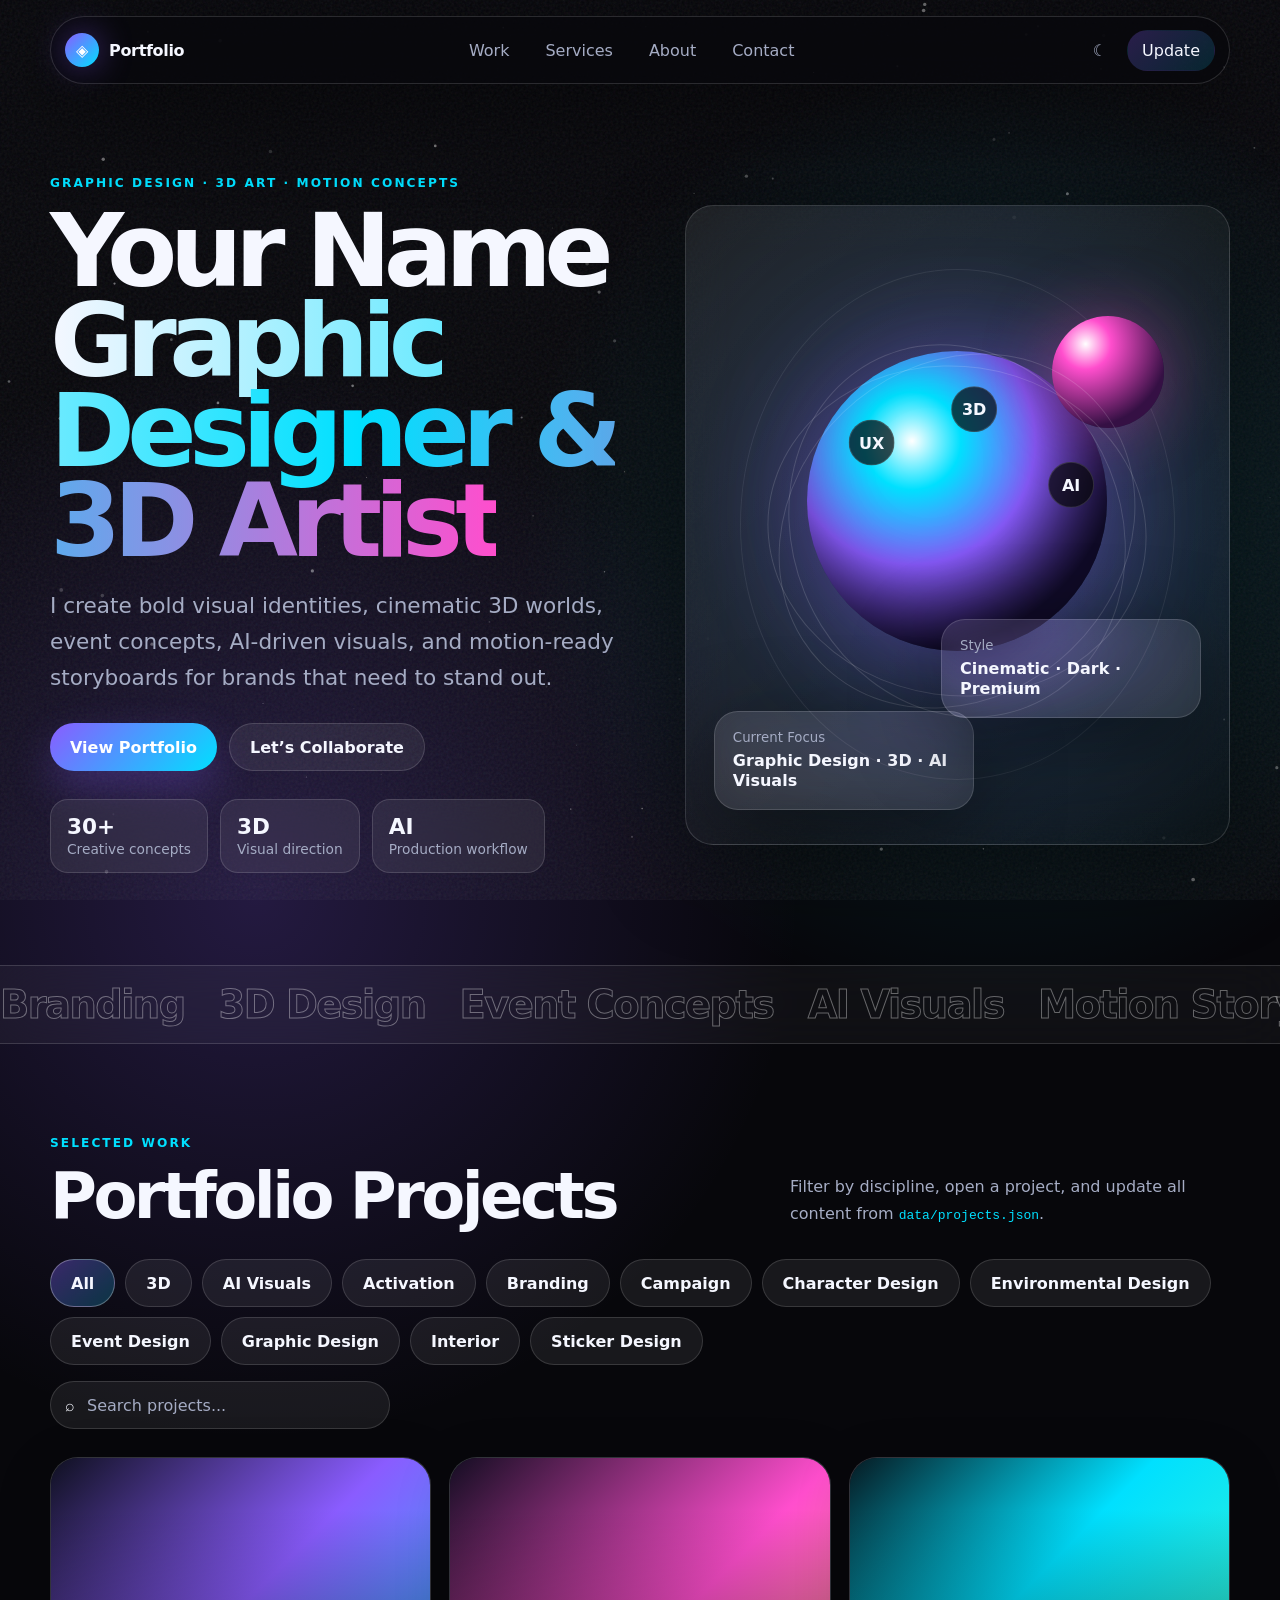
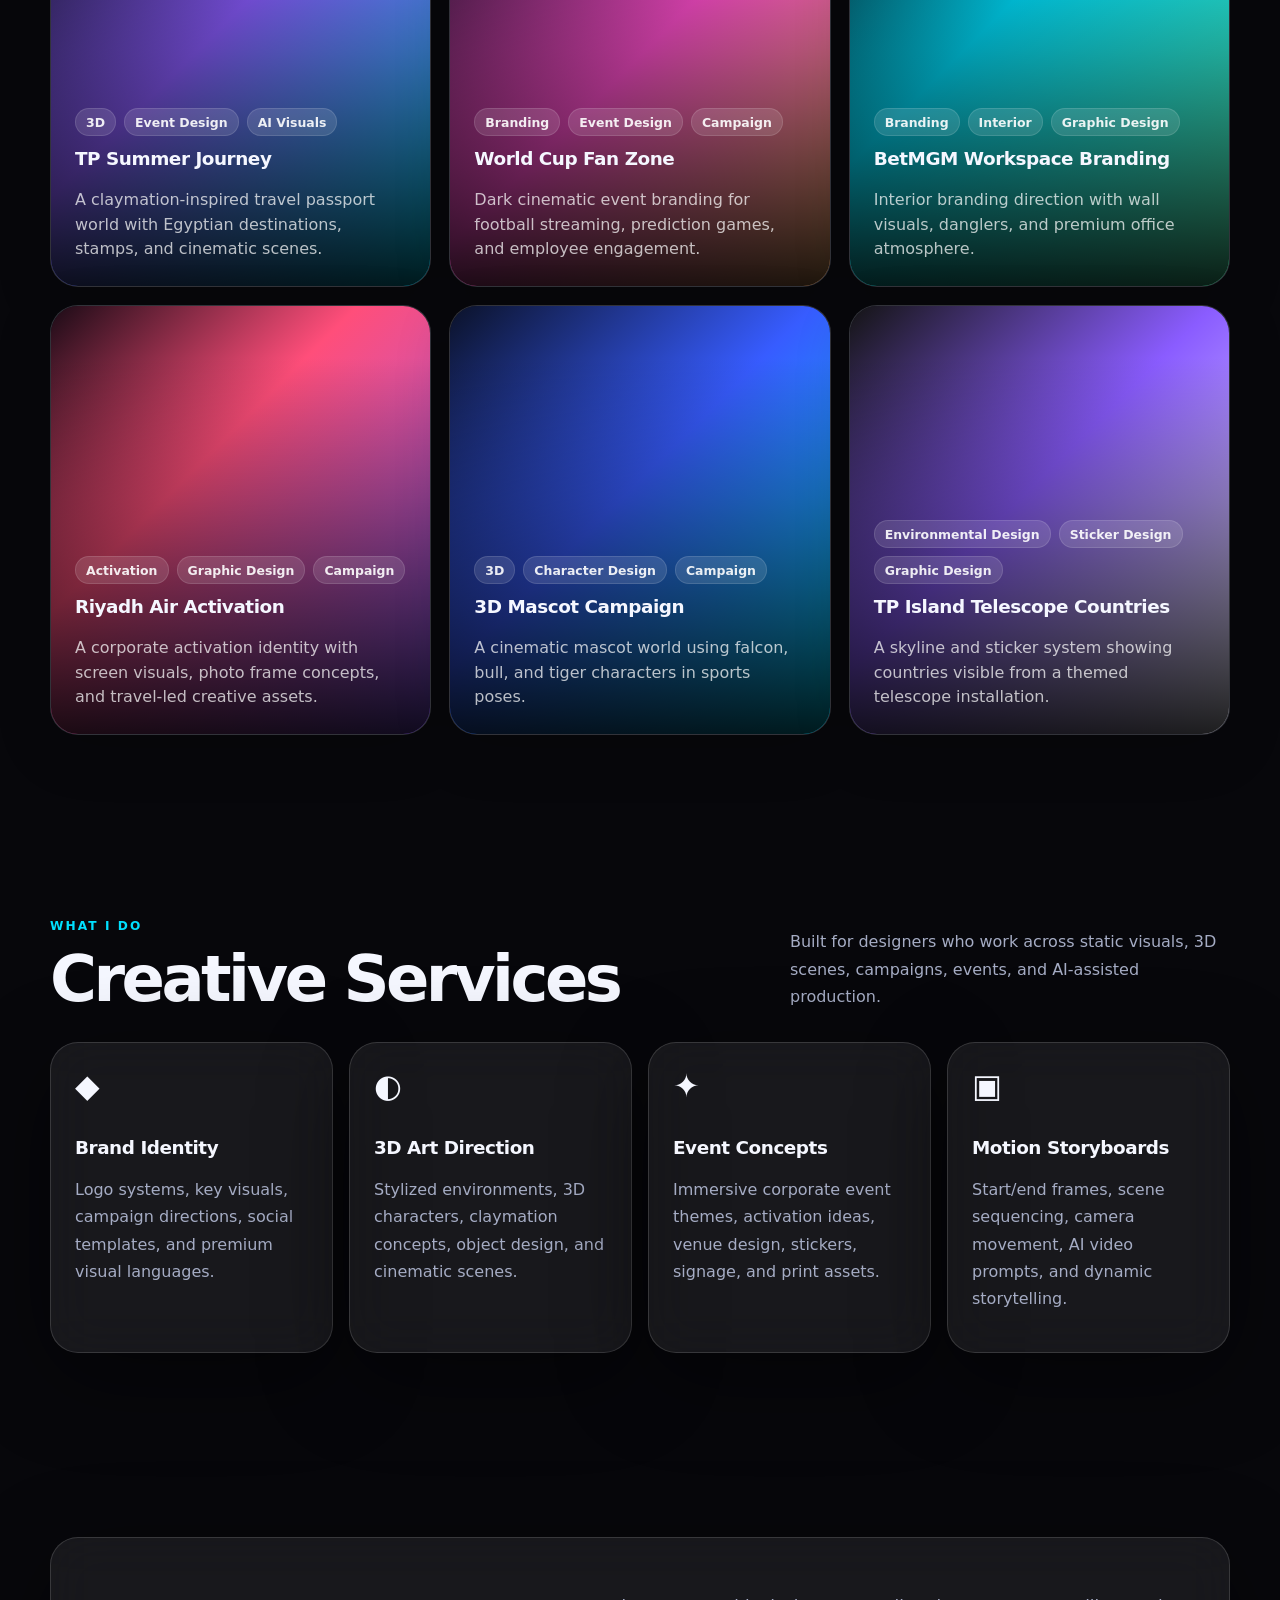
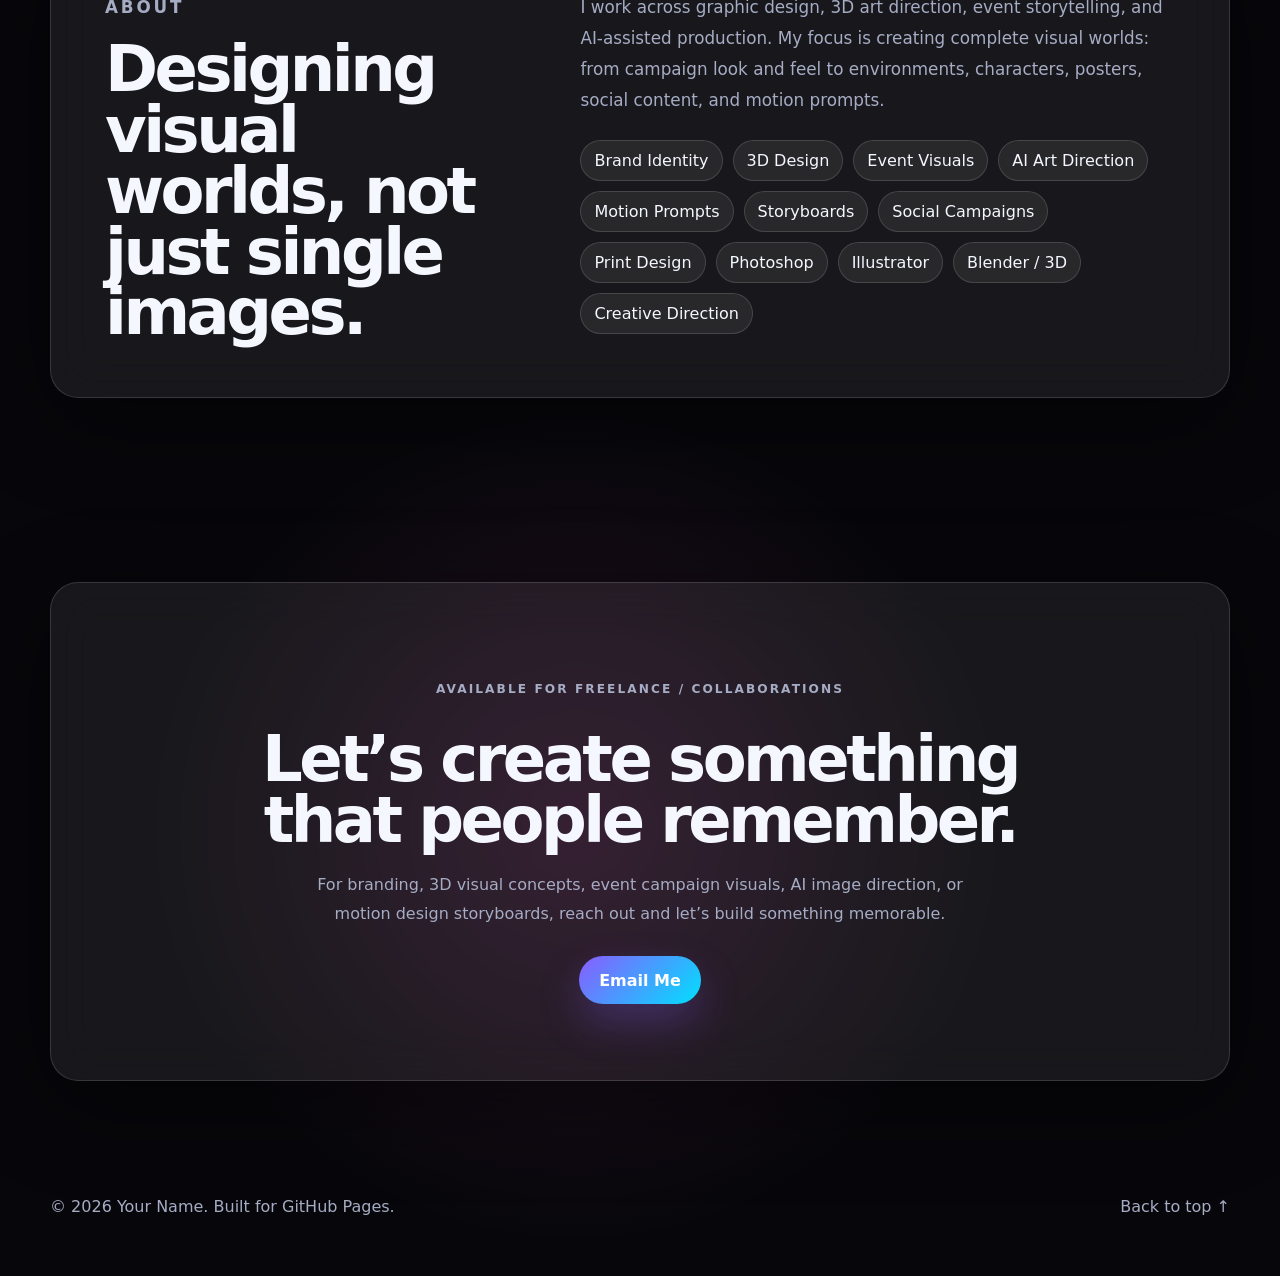
==== index.html @ 5aa0c766 "Add files via upload" ====
<!DOCTYPE html>
<html lang="en">
<head>
  <meta charset="UTF-8" />
  <meta name="viewport" content="width=device-width, initial-scale=1.0" />
  <meta name="description" content="Portfolio of a graphic designer and 3D artist." />
  <meta name="theme-color" content="#07070b" />
  <title>Creative Portfolio | Graphic Designer & 3D Artist</title>
  <link rel="icon" href="assets/brand/favicon.svg" type="image/svg+xml" />
  <link rel="stylesheet" href="css/styles.css" />
</head>
<body>
  <div class="noise" aria-hidden="true"></div>
  <canvas id="starfield" aria-hidden="true"></canvas>

  <header class="site-header" id="top">
    <a class="brand" href="#top" aria-label="Go to top">
      <span class="brand-mark">◈</span>
      <span data-profile="shortName">Portfolio</span>
    </a>
    <nav class="main-nav" aria-label="Main navigation">
      <a href="#work">Work</a>
      <a href="#services">Services</a>
      <a href="#about">About</a>
      <a href="#contact">Contact</a>
    </nav>
    <div class="header-actions">
      <button class="icon-btn" id="themeToggle" type="button" aria-label="Toggle dark mode">☾</button>
      <a class="pill-link" href="admin.html">Update</a>
    </div>
  </header>

  <main>
    <section class="hero section-pad">
      <div class="hero-grid">
        <div class="hero-copy reveal">
          <p class="eyebrow">Graphic Design · 3D Art · Motion Concepts</p>
          <h1><span data-profile="name">Your Name</span><br><span class="gradient-text" data-profile="title">Visual Designer & 3D Artist</span></h1>
          <p class="hero-text" data-profile="intro">I build cinematic visual identities, immersive event worlds, 3D characters, and creative campaigns that feel bold, premium, and memorable.</p>
          <div class="hero-actions">
            <a class="primary-btn" href="#work">View Portfolio</a>
            <a class="secondary-btn" href="#contact">Let’s Collaborate</a>
          </div>
          <div class="stats" id="stats"></div>
        </div>

        <div class="hero-visual reveal" aria-label="Abstract designer orbit visual">
          <div class="orb orb-main"></div>
          <div class="orb orb-second"></div>
          <div class="orbit orbit-one"><span>3D</span></div>
          <div class="orbit orbit-two"><span>AI</span></div>
          <div class="orbit orbit-three"><span>UX</span></div>
          <div class="glass-card floating-card card-one">
            <small>Current Focus</small>
            <strong data-profile="focus">Creative portfolio systems</strong>
          </div>
          <div class="glass-card floating-card card-two">
            <small>Style</small>
            <strong>Cinematic · Dark · Premium</strong>
          </div>
        </div>
      </div>
    </section>

    <section class="marquee-strip" aria-label="Creative skills">
      <div class="marquee-track">
        <span>Branding</span><span>3D Design</span><span>Event Concepts</span><span>AI Visuals</span><span>Motion Storyboards</span><span>Art Direction</span>
        <span>Branding</span><span>3D Design</span><span>Event Concepts</span><span>AI Visuals</span><span>Motion Storyboards</span><span>Art Direction</span>
      </div>
    </section>

    <section class="section-pad" id="work">
      <div class="section-head reveal">
        <div>
          <p class="eyebrow">Selected work</p>
          <h2>Portfolio Projects</h2>
        </div>
        <p>Filter by discipline, open a project, and update all content from <code>data/projects.json</code>.</p>
      </div>

      <div class="toolbar reveal">
        <div class="filters" id="filters" aria-label="Project filters"></div>
        <label class="search-box" for="projectSearch">
          <span>⌕</span>
          <input id="projectSearch" type="search" placeholder="Search projects..." />
        </label>
      </div>

      <div class="project-grid" id="projectGrid" aria-live="polite"></div>
    </section>

    <section class="section-pad services" id="services">
      <div class="section-head reveal">
        <div>
          <p class="eyebrow">What I do</p>
          <h2>Creative Services</h2>
        </div>
        <p>Built for designers who work across static visuals, 3D scenes, campaigns, events, and AI-assisted production.</p>
      </div>
      <div class="service-grid" id="serviceGrid"></div>
    </section>

    <section class="section-pad about" id="about">
      <div class="about-card reveal">
        <div>
          <p class="eyebrow">About</p>
          <h2>Designing visual worlds, not just single images.</h2>
        </div>
        <div>
          <p data-profile="about">I combine graphic design, 3D composition, event storytelling, and AI visual workflows to turn ideas into polished visual systems.</p>
          <ul class="skill-cloud" id="skillCloud"></ul>
        </div>
      </div>
    </section>

    <section class="section-pad contact" id="contact">
      <div class="contact-card reveal">
        <p class="eyebrow">Available for freelance / collaborations</p>
        <h2>Let’s create something that people remember.</h2>
        <p data-profile="contactText">For branding, 3D visual concepts, portfolio reviews, event campaign visuals, or motion design storyboards.</p>
        <div class="contact-actions" id="contactActions"></div>
      </div>
    </section>
  </main>

  <footer class="footer">
    <p>© <span id="year"></span> <span data-profile="name">Your Name</span>. Built for GitHub Pages.</p>
    <a href="#top">Back to top ↑</a>
  </footer>

  <dialog class="project-modal" id="projectModal">
    <button class="modal-close" id="modalClose" aria-label="Close project">×</button>
    <div id="modalBody"></div>
  </dialog>

  <script src="js/app.js"></script>
</body>
</html>
---- css/styles.css ----
:root {
  color-scheme: dark;
  --bg: #07070b;
  --bg-soft: #10111a;
  --bg-card: rgba(255,255,255,.07);
  --text: #f5f7ff;
  --muted: #a5acc4;
  --line: rgba(255,255,255,.14);
  --accent: #8a5cff;
  --accent-2: #00e0ff;
  --accent-3: #ff4ecd;
  --shadow: 0 24px 90px rgba(0,0,0,.45);
  --radius: 28px;
  --max: 1180px;
  --blur: blur(24px);
  font-family: Inter, ui-sans-serif, system-ui, -apple-system, BlinkMacSystemFont, "Segoe UI", sans-serif;
}

body.light {
  color-scheme: light;
  --bg: #f7f7fb;
  --bg-soft: #ffffff;
  --bg-card: rgba(10, 10, 20, .06);
  --text: #0d0f18;
  --muted: #575e75;
  --line: rgba(8, 11, 20, .14);
  --shadow: 0 24px 90px rgba(42,48,74,.14);
}

* { box-sizing: border-box; }
html { scroll-behavior: smooth; }
body {
  margin: 0;
  background:
    radial-gradient(circle at 20% 20%, rgba(138,92,255,.22), transparent 34rem),
    radial-gradient(circle at 78% 12%, rgba(0,224,255,.15), transparent 30rem),
    radial-gradient(circle at 45% 90%, rgba(255,78,205,.13), transparent 26rem),
    var(--bg);
  color: var(--text);
  min-height: 100vh;
  overflow-x: hidden;
}

body::selection { background: var(--accent); color: #fff; }

a { color: inherit; text-decoration: none; }
button, input { font: inherit; }
code { color: var(--accent-2); }

.noise {
  position: fixed;
  inset: 0;
  pointer-events: none;
  opacity: .08;
  z-index: 1;
  background-image: url("data:image/svg+xml,%3Csvg viewBox='0 0 400 400' xmlns='http://www.w3.org/2000/svg'%3E%3Cfilter id='noiseFilter'%3E%3CfeTurbulence type='fractalNoise' baseFrequency='.85' numOctaves='3' stitchTiles='stitch'/%3E%3C/filter%3E%3Crect width='100%25' height='100%25' filter='url(%23noiseFilter)'/%3E%3C/svg%3E");
}

#starfield {
  position: fixed;
  inset: 0;
  z-index: 0;
  pointer-events: none;
  opacity: .7;
}

.site-header {
  position: sticky;
  top: 16px;
  width: min(var(--max), calc(100% - 32px));
  margin: 16px auto 0;
  z-index: 50;
  display: flex;
  align-items: center;
  justify-content: space-between;
  gap: 16px;
  padding: 12px 14px;
  border: 1px solid var(--line);
  background: rgba(7,7,11,.65);
  backdrop-filter: var(--blur);
  border-radius: 999px;
  box-shadow: var(--shadow);
}
body.light .site-header { background: rgba(255,255,255,.66); }

.brand, .main-nav, .header-actions, .hero-actions, .toolbar, .contact-actions, .stats {
  display: flex;
  align-items: center;
}
.brand { gap: 10px; font-weight: 800; letter-spacing: -.02em; }
.brand-mark {
  width: 34px; height: 34px;
  display: grid; place-items: center;
  border-radius: 50%;
  background: linear-gradient(135deg, var(--accent), var(--accent-2));
  color: #fff;
  box-shadow: 0 0 34px rgba(138,92,255,.45);
}
.main-nav { gap: 6px; }
.main-nav a, .pill-link, .icon-btn {
  border: 1px solid transparent;
  background: transparent;
  color: var(--muted);
  border-radius: 999px;
  padding: 10px 14px;
  transition: .24s ease;
}
.main-nav a:hover, .pill-link:hover, .icon-btn:hover {
  border-color: var(--line);
  background: var(--bg-card);
  color: var(--text);
}
.header-actions { gap: 6px; }
.icon-btn { cursor: pointer; width: 42px; height: 42px; padding: 0; }
.pill-link { background: linear-gradient(135deg, rgba(138,92,255,.26), rgba(0,224,255,.14)); color: var(--text); }

.section-pad {
  position: relative;
  z-index: 2;
  width: min(var(--max), calc(100% - 36px));
  margin: 0 auto;
  padding: 92px 0;
}

.hero { min-height: calc(100vh - 100px); display: flex; align-items: center; }
.hero-grid {
  width: 100%;
  display: grid;
  grid-template-columns: 1.03fr .97fr;
  align-items: center;
  gap: 56px;
}
.eyebrow {
  margin: 0 0 16px;
  color: var(--accent-2);
  text-transform: uppercase;
  font-weight: 800;
  letter-spacing: .17em;
  font-size: .76rem;
}
h1, h2, h3, p { margin-top: 0; }
h1 {
  margin-bottom: 22px;
  font-size: clamp(3.4rem, 8vw, 7.9rem);
  line-height: .88;
  letter-spacing: -.075em;
}
h2 { font-size: clamp(2.1rem, 5vw, 4.5rem); line-height: .95; letter-spacing: -.055em; margin-bottom: 0; }
h3 { font-size: 1.15rem; letter-spacing: -.025em; }
.gradient-text {
  background: linear-gradient(90deg, var(--text), var(--accent-2), var(--accent-3));
  -webkit-background-clip: text;
  background-clip: text;
  color: transparent;
}
.hero-text {
  color: var(--muted);
  max-width: 680px;
  font-size: clamp(1.05rem, 2vw, 1.35rem);
  line-height: 1.65;
}
.hero-actions { gap: 12px; margin: 28px 0 28px; flex-wrap: wrap; }
.primary-btn, .secondary-btn, .filter-btn, .admin-btn {
  display: inline-flex;
  align-items: center;
  justify-content: center;
  border-radius: 999px;
  min-height: 48px;
  padding: 0 20px;
  border: 1px solid var(--line);
  font-weight: 800;
  cursor: pointer;
  transition: transform .24s ease, border-color .24s ease, background .24s ease;
}
.primary-btn, .admin-btn.primary {
  border: 0;
  background: linear-gradient(135deg, var(--accent), var(--accent-2));
  color: #fff;
  box-shadow: 0 18px 42px rgba(138,92,255,.28);
}
.secondary-btn, .filter-btn, .admin-btn { background: var(--bg-card); color: var(--text); }
.primary-btn:hover, .secondary-btn:hover, .filter-btn:hover, .admin-btn:hover { transform: translateY(-2px); border-color: rgba(255,255,255,.38); }
.stats { gap: 12px; flex-wrap: wrap; }
.stat {
  min-width: 126px;
  border: 1px solid var(--line);
  border-radius: 18px;
  padding: 14px 16px;
  background: var(--bg-card);
  backdrop-filter: var(--blur);
}
.stat strong { display: block; font-size: 1.35rem; }
.stat span { color: var(--muted); font-size: .86rem; }

.hero-visual {
  position: relative;
  min-height: 640px;
  border-radius: var(--radius);
  border: 1px solid var(--line);
  background:
    linear-gradient(135deg, rgba(255,255,255,.08), transparent),
    radial-gradient(circle at 50% 50%, rgba(138,92,255,.15), transparent 25rem);
  overflow: hidden;
  box-shadow: var(--shadow);
  backdrop-filter: var(--blur);
}
.hero-visual::before {
  content: "";
  position: absolute;
  inset: 10%;
  border: 1px solid rgba(255,255,255,.08);
  border-radius: 50%;
  animation: slowSpin 24s linear infinite;
}
.orb {
  position: absolute;
  border-radius: 50%;
  filter: blur(.2px);
}
.orb-main {
  width: 300px; height: 300px;
  top: 145px; left: 50%; transform: translateX(-50%);
  background: radial-gradient(circle at 35% 30%, #fff, var(--accent-2) 17%, var(--accent) 43%, #1a1240 73%);
  box-shadow: inset -28px -38px 80px rgba(0,0,0,.48), 0 0 110px rgba(138,92,255,.45);
  animation: float 5s ease-in-out infinite;
}
.orb-second {
  width: 112px; height: 112px;
  right: 12%; top: 110px;
  background: radial-gradient(circle at 30% 25%, #fff, #ff4ecd 22%, #351044 72%);
  box-shadow: 0 0 70px rgba(255,78,205,.38);
  animation: float 7s ease-in-out infinite reverse;
}
.orbit {
  position: absolute;
  inset: 160px 15% auto;
  height: 330px;
  border: 1px solid rgba(255,255,255,.14);
  border-radius: 50%;
  transform: rotate(var(--r));
}
.orbit span {
  position: absolute;
  top: 18px; left: 50%;
  transform: translateX(-50%) rotate(calc(var(--r) * -1));
  width: 46px; height: 46px;
  display: grid; place-items: center;
  border-radius: 50%;
  border: 1px solid var(--line);
  background: rgba(7,7,11,.72);
  font-weight: 900;
}
.orbit-one { --r: 8deg; animation: slowSpin 17s linear infinite; }
.orbit-two { --r: 68deg; animation: slowSpin 22s linear infinite reverse; }
.orbit-three { --r: -44deg; animation: slowSpin 27s linear infinite; }
.glass-card {
  border: 1px solid var(--line);
  background: rgba(255,255,255,.09);
  backdrop-filter: var(--blur);
  box-shadow: var(--shadow);
}
.floating-card {
  position: absolute;
  width: min(260px, 72%);
  border-radius: 24px;
  padding: 18px;
}
.floating-card small { color: var(--muted); display: block; margin-bottom: 6px; }
.floating-card strong { display: block; line-height: 1.25; }
.card-one { left: 28px; bottom: 34px; animation: float 6s ease-in-out infinite; }
.card-two { right: 28px; bottom: 126px; animation: float 7s ease-in-out infinite reverse; }

.marquee-strip {
  position: relative;
  z-index: 2;
  border-block: 1px solid var(--line);
  overflow: hidden;
  padding: 16px 0;
  background: rgba(255,255,255,.04);
  backdrop-filter: var(--blur);
}
.marquee-track { display: flex; width: max-content; gap: 34px; animation: marquee 26s linear infinite; }
.marquee-track span { font-size: clamp(1.1rem, 3vw, 2.4rem); font-weight: 900; letter-spacing: -.04em; color: transparent; -webkit-text-stroke: 1px rgba(255,255,255,.36); }
body.light .marquee-track span { -webkit-text-stroke: 1px rgba(13,15,24,.34); }

.section-head {
  display: grid;
  grid-template-columns: 1fr minmax(260px, 440px);
  gap: 32px;
  align-items: end;
  margin-bottom: 32px;
}
.section-head > p { color: var(--muted); line-height: 1.7; margin-bottom: 0; }
.toolbar { justify-content: space-between; gap: 16px; margin-bottom: 28px; flex-wrap: wrap; }
.filters { display: flex; gap: 10px; flex-wrap: wrap; }
.filter-btn.active { background: linear-gradient(135deg, rgba(138,92,255,.36), rgba(0,224,255,.20)); color: var(--text); border-color: rgba(255,255,255,.3); }
.search-box {
  width: min(100%, 340px);
  display: flex;
  align-items: center;
  gap: 10px;
  border: 1px solid var(--line);
  border-radius: 999px;
  padding: 0 14px;
  min-height: 48px;
  background: var(--bg-card);
}
.search-box input { width: 100%; border: 0; outline: 0; color: var(--text); background: transparent; }
.search-box input::placeholder { color: var(--muted); }
.project-grid {
  display: grid;
  grid-template-columns: repeat(3, 1fr);
  gap: 18px;
}
.project-card {
  position: relative;
  overflow: hidden;
  min-height: 430px;
  border-radius: 28px;
  border: 1px solid var(--line);
  background: var(--bg-soft);
  cursor: pointer;
  box-shadow: 0 14px 55px rgba(0,0,0,.18);
  transition: transform .28s ease, border-color .28s ease;
}
.project-card:hover { transform: translateY(-7px); border-color: rgba(255,255,255,.36); }
.project-media {
  position: absolute;
  inset: 0;
  background-size: cover;
  background-position: center;
  transition: transform .7s ease;
}
.project-card:hover .project-media { transform: scale(1.06); }
.project-media::after {
  content: "";
  position: absolute;
  inset: 0;
  background: linear-gradient(180deg, transparent 12%, rgba(0,0,0,.30) 45%, rgba(0,0,0,.88));
}
.project-content {
  position: absolute;
  inset: auto 0 0;
  padding: 24px;
  z-index: 2;
}
.project-tags { display: flex; flex-wrap: wrap; gap: 8px; margin-bottom: 12px; }
.tag {
  display: inline-flex;
  align-items: center;
  min-height: 28px;
  padding: 0 10px;
  border-radius: 999px;
  background: rgba(255,255,255,.12);
  border: 1px solid rgba(255,255,255,.12);
  color: rgba(255,255,255,.9);
  font-size: .78rem;
  font-weight: 750;
}
.project-content p { color: rgba(255,255,255,.72); line-height: 1.55; margin-bottom: 0; }

.service-grid { display: grid; grid-template-columns: repeat(4, 1fr); gap: 16px; }
.service-card, .about-card, .contact-card, .admin-panel {
  border: 1px solid var(--line);
  border-radius: var(--radius);
  background: var(--bg-card);
  backdrop-filter: var(--blur);
  box-shadow: var(--shadow);
}
.service-card { padding: 24px; min-height: 250px; }
.service-icon { font-size: 2rem; margin-bottom: 32px; }
.service-card p { color: var(--muted); line-height: 1.7; }
.about-card {
  display: grid;
  grid-template-columns: .85fr 1.15fr;
  gap: 36px;
  padding: clamp(26px, 5vw, 54px);
}
.about-card p { color: var(--muted); line-height: 1.85; font-size: 1.05rem; }
.skill-cloud { list-style: none; padding: 0; margin: 24px 0 0; display: flex; flex-wrap: wrap; gap: 10px; }
.skill-cloud li { padding: 10px 13px; border-radius: 999px; background: var(--bg-card); border: 1px solid var(--line); color: var(--text); }
.contact-card { text-align: center; padding: clamp(32px, 7vw, 76px); }
.contact-card h2 { max-width: 760px; margin-inline: auto; }
.contact-card p { max-width: 680px; margin: 20px auto 28px; color: var(--muted); line-height: 1.8; }
.contact-actions { justify-content: center; gap: 12px; flex-wrap: wrap; }
.footer {
  position: relative;
  z-index: 2;
  width: min(var(--max), calc(100% - 36px));
  margin: 0 auto;
  padding: 24px 0 44px;
  display: flex;
  justify-content: space-between;
  gap: 20px;
  color: var(--muted);
}

.project-modal {
  width: min(980px, calc(100% - 28px));
  border: 1px solid var(--line);
  border-radius: 30px;
  padding: 0;
  background: var(--bg-soft);
  color: var(--text);
  box-shadow: var(--shadow);
  overflow: hidden;
}
.project-modal::backdrop { background: rgba(0,0,0,.72); backdrop-filter: blur(8px); }
.modal-close {
  position: absolute;
  top: 14px; right: 14px;
  z-index: 5;
  width: 44px; height: 44px;
  border: 1px solid var(--line);
  border-radius: 50%;
  background: rgba(0,0,0,.44);
  color: #fff;
  font-size: 1.6rem;
  cursor: pointer;
}
.modal-hero { min-height: 440px; background-size: cover; background-position: center; position: relative; }
.modal-hero::after { content: ""; position: absolute; inset: 0; background: linear-gradient(180deg, transparent, rgba(0,0,0,.88)); }
.modal-copy { position: relative; z-index: 2; padding: 250px 34px 30px; }
.modal-copy h2 { font-size: clamp(2.2rem, 6vw, 4.7rem); }
.modal-details { padding: 30px 34px 36px; display: grid; grid-template-columns: 1fr .55fr; gap: 28px; }
.modal-details p, .modal-details li { color: var(--muted); line-height: 1.8; }
.modal-meta { border: 1px solid var(--line); border-radius: 22px; padding: 20px; background: var(--bg-card); height: max-content; }
.modal-meta strong { display: block; margin-top: 12px; }
.modal-meta span { color: var(--muted); }

.reveal { opacity: 0; transform: translateY(22px); transition: .8s ease; }
.reveal.visible { opacity: 1; transform: translateY(0); }

.admin-page { background: var(--bg); }
.admin-wrap { position: relative; z-index: 2; width: min(1100px, calc(100% - 36px)); margin: 0 auto; padding: 56px 0; }
.admin-panel { padding: 24px; margin-top: 22px; }
.admin-grid { display: grid; grid-template-columns: repeat(2, 1fr); gap: 14px; }
.admin-field { display: grid; gap: 7px; }
.admin-field.full { grid-column: 1 / -1; }
.admin-field label { color: var(--muted); font-size: .9rem; }
.admin-field input, .admin-field textarea, .admin-field select {
  border: 1px solid var(--line);
  background: rgba(255,255,255,.06);
  color: var(--text);
  border-radius: 16px;
  padding: 12px 14px;
  outline: none;
}
.admin-field textarea { min-height: 110px; resize: vertical; }
.admin-actions { display: flex; gap: 10px; flex-wrap: wrap; margin-top: 16px; }
.admin-list { display: grid; gap: 10px; margin-top: 18px; }
.admin-item { display: flex; justify-content: space-between; gap: 12px; align-items: center; border: 1px solid var(--line); border-radius: 18px; padding: 12px; background: rgba(255,255,255,.05); }
.admin-item small { color: var(--muted); display: block; margin-top: 4px; }
.admin-btn.danger { color: #ff9aa8; }
.help-box { border: 1px solid var(--line); border-radius: 22px; padding: 18px; background: var(--bg-card); color: var(--muted); line-height: 1.8; }

@keyframes float { 0%,100%{ transform: translateY(0); } 50%{ transform: translateY(-18px); } }
@keyframes slowSpin { to { transform: rotate(360deg); } }
@keyframes marquee { to { transform: translateX(-50%); } }

@media (max-width: 980px) {
  .main-nav { display: none; }
  .hero-grid, .section-head, .about-card, .modal-details { grid-template-columns: 1fr; }
  .hero { min-height: auto; }
  .hero-visual { min-height: 520px; }
  .project-grid, .service-grid { grid-template-columns: repeat(2, 1fr); }
}
@media (max-width: 640px) {
  .site-header { top: 8px; width: calc(100% - 18px); margin-top: 8px; }
  .brand { font-size: .9rem; }
  .pill-link { display: none; }
  .section-pad { width: min(100% - 24px, var(--max)); padding: 64px 0; }
  h1 { font-size: clamp(3.1rem, 18vw, 5.1rem); }
  .hero-grid { gap: 28px; }
  .hero-visual { min-height: 430px; }
  .orb-main { width: 230px; height: 230px; top: 110px; }
  .orbit { inset: 125px 8% auto; height: 255px; }
  .project-grid, .service-grid, .admin-grid { grid-template-columns: 1fr; }
  .project-card { min-height: 390px; }
  .footer { flex-direction: column; }
}
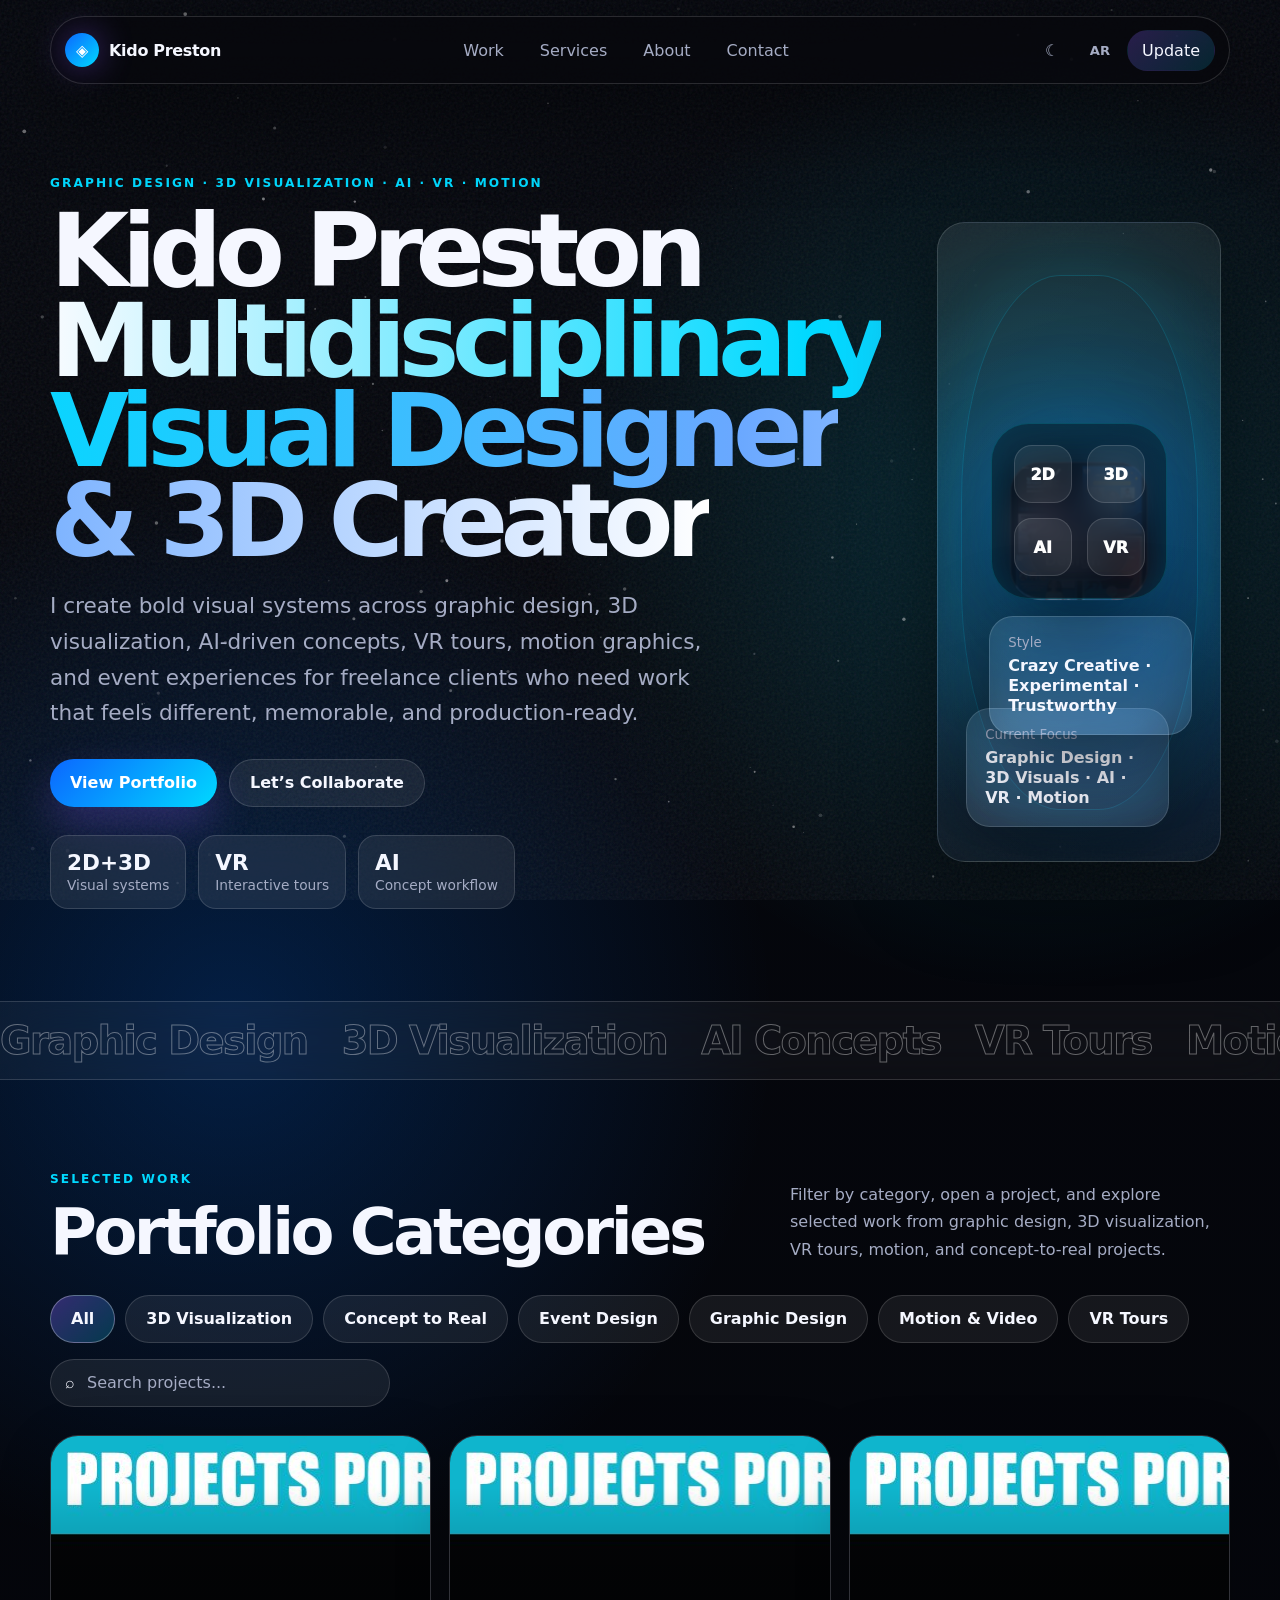
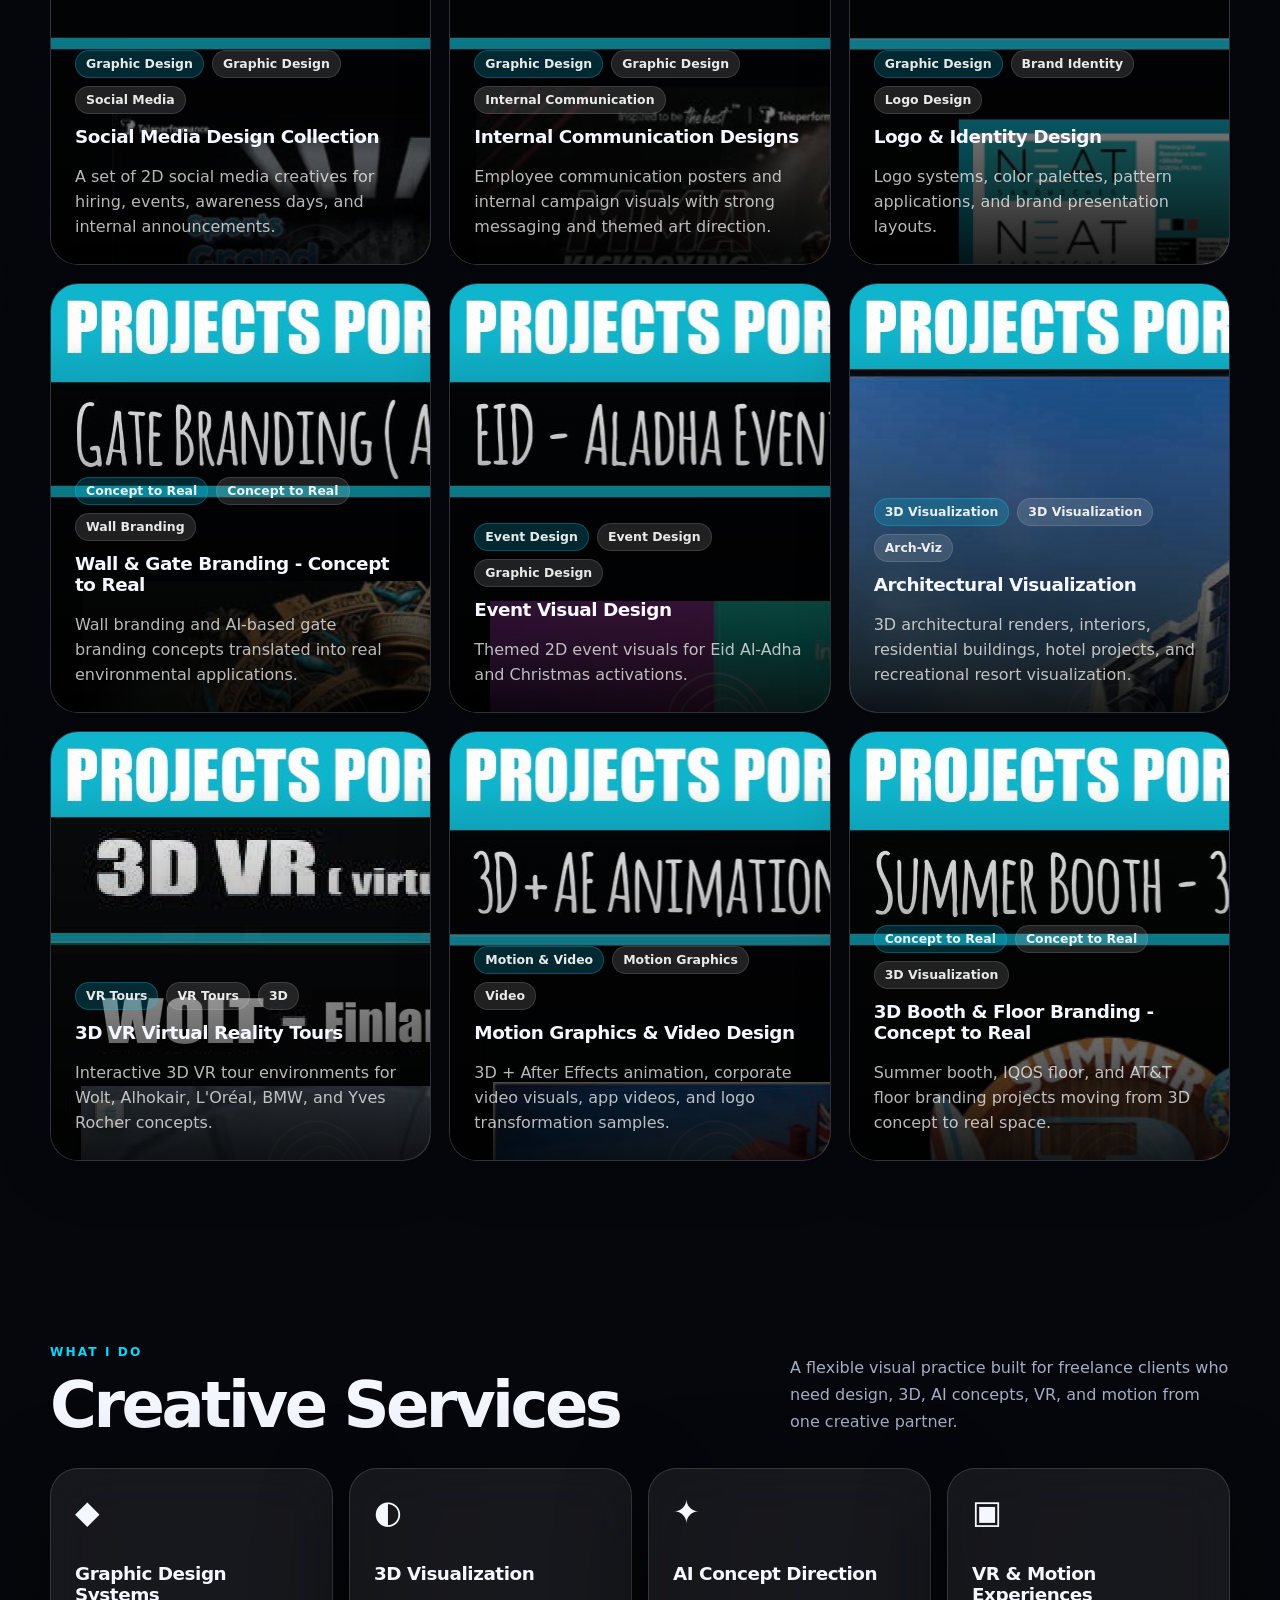
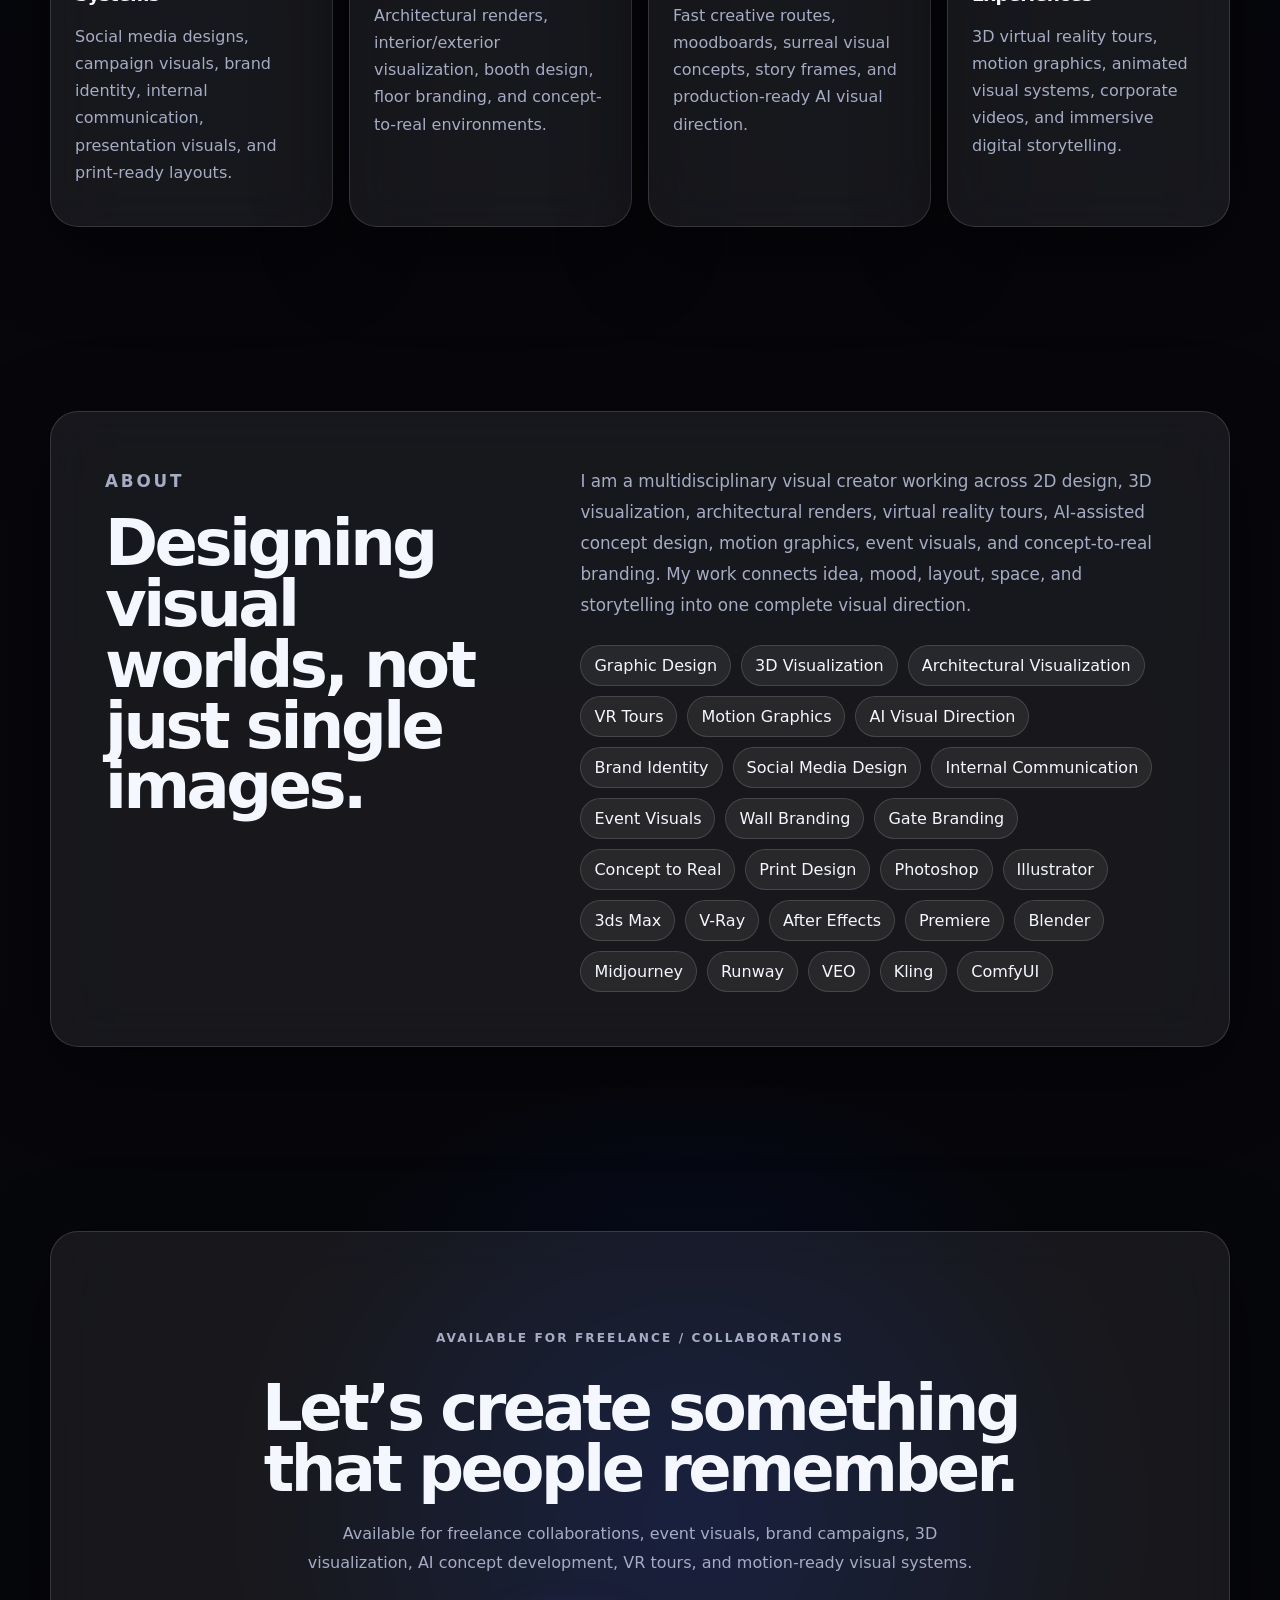
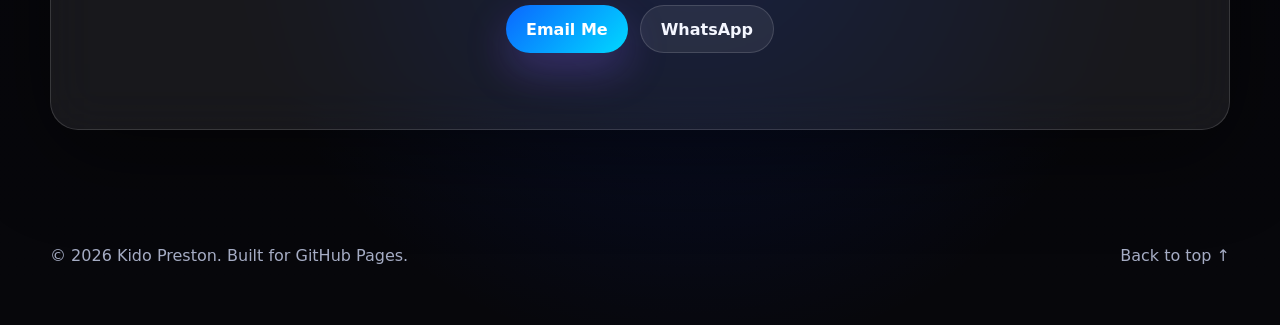
==== commit 52be29ba: "Add files via upload" ====
--- a/index.html
+++ b/index.html
@@ -3,9 +3,9 @@
 <head>
   <meta charset="UTF-8" />
   <meta name="viewport" content="width=device-width, initial-scale=1.0" />
-  <meta name="description" content="Portfolio of a graphic designer and 3D artist." />
+  <meta name="description" content="Kido Preston - multidisciplinary visual designer, 3D creator, AI visual artist, VR tours and motion graphics portfolio." />
   <meta name="theme-color" content="#07070b" />
-  <title>Creative Portfolio | Graphic Designer & 3D Artist</title>
+  <title>Kido Preston | Visual Designer & 3D Creator</title>
   <link rel="icon" href="assets/brand/favicon.svg" type="image/svg+xml" />
   <link rel="stylesheet" href="css/styles.css" />
 </head>
@@ -16,17 +16,18 @@
   <header class="site-header" id="top">
     <a class="brand" href="#top" aria-label="Go to top">
       <span class="brand-mark">◈</span>
-      <span data-profile="shortName">Portfolio</span>
+      <span data-profile="shortName">Kido Preston</span>
     </a>
     <nav class="main-nav" aria-label="Main navigation">
-      <a href="#work">Work</a>
-      <a href="#services">Services</a>
-      <a href="#about">About</a>
-      <a href="#contact">Contact</a>
+      <a href="#work" data-i18n="navWork">Work</a>
+      <a href="#services" data-i18n="navServices">Services</a>
+      <a href="#about" data-i18n="navAbout">About</a>
+      <a href="#contact" data-i18n="navContact">Contact</a>
     </nav>
     <div class="header-actions">
       <button class="icon-btn" id="themeToggle" type="button" aria-label="Toggle dark mode">☾</button>
-      <a class="pill-link" href="admin.html">Update</a>
+      <button class="icon-btn lang-btn" id="langToggle" type="button" aria-label="Switch language">AR</button>
+      <a class="pill-link" href="admin.html" data-i18n="updateBtn">Update</a>
     </div>
   </header>
 
@@ -34,29 +35,31 @@
     <section class="hero section-pad">
       <div class="hero-grid">
         <div class="hero-copy reveal">
-          <p class="eyebrow">Graphic Design · 3D Art · Motion Concepts</p>
-          <h1><span data-profile="name">Your Name</span><br><span class="gradient-text" data-profile="title">Visual Designer & 3D Artist</span></h1>
+          <p class="eyebrow" data-i18n="heroEyebrow">Graphic Design · 3D Visualization · AI · VR · Motion</p>
+          <h1><span data-profile="name">Kido Preston</span><br><span class="gradient-text" data-profile="title">Multidisciplinary Visual Designer & 3D Creator</span></h1>
           <p class="hero-text" data-profile="intro">I build cinematic visual identities, immersive event worlds, 3D characters, and creative campaigns that feel bold, premium, and memorable.</p>
           <div class="hero-actions">
-            <a class="primary-btn" href="#work">View Portfolio</a>
-            <a class="secondary-btn" href="#contact">Let’s Collaborate</a>
+            <a class="primary-btn" href="#work" data-i18n="viewPortfolio">View Portfolio</a>
+            <a class="secondary-btn" href="#contact" data-i18n="letsCollaborate">Let’s Collaborate</a>
           </div>
           <div class="stats" id="stats"></div>
         </div>
 
-        <div class="hero-visual reveal" aria-label="Abstract designer orbit visual">
-          <div class="orb orb-main"></div>
-          <div class="orb orb-second"></div>
-          <div class="orbit orbit-one"><span>3D</span></div>
-          <div class="orbit orbit-two"><span>AI</span></div>
-          <div class="orbit orbit-three"><span>UX</span></div>
+        <div class="hero-visual reveal" aria-label="Rotating 3D portfolio gallery visual">
+          <div class="gallery-scene" id="heroGallery" aria-hidden="true"></div>
+          <div class="gallery-core">
+            <span>2D</span>
+            <span>3D</span>
+            <span>AI</span>
+            <span>VR</span>
+          </div>
           <div class="glass-card floating-card card-one">
-            <small>Current Focus</small>
-            <strong data-profile="focus">Creative portfolio systems</strong>
+            <small data-i18n="currentFocus">Current Focus</small>
+            <strong data-profile="focus">Graphic Design · 3D Visuals · AI · VR · Motion</strong>
           </div>
           <div class="glass-card floating-card card-two">
-            <small>Style</small>
-            <strong>Cinematic · Dark · Premium</strong>
+            <small data-i18n="styleLabel">Style</small>
+            <strong data-profile="heroStyle">Crazy Creative · Experimental · Trustworthy</strong>
           </div>
         </div>
       </div>
@@ -64,25 +67,25 @@
 
     <section class="marquee-strip" aria-label="Creative skills">
       <div class="marquee-track">
-        <span>Branding</span><span>3D Design</span><span>Event Concepts</span><span>AI Visuals</span><span>Motion Storyboards</span><span>Art Direction</span>
-        <span>Branding</span><span>3D Design</span><span>Event Concepts</span><span>AI Visuals</span><span>Motion Storyboards</span><span>Art Direction</span>
+        <span>Graphic Design</span><span>3D Visualization</span><span>AI Concepts</span><span>VR Tours</span><span>Motion Graphics</span><span>Concept to Real</span>
+        <span>Graphic Design</span><span>3D Visualization</span><span>AI Concepts</span><span>VR Tours</span><span>Motion Graphics</span><span>Concept to Real</span>
       </div>
     </section>
 
     <section class="section-pad" id="work">
       <div class="section-head reveal">
         <div>
-          <p class="eyebrow">Selected work</p>
-          <h2>Portfolio Projects</h2>
+          <p class="eyebrow" data-i18n="selectedWork">Selected work</p>
+          <h2 data-i18n="portfolioProjects">Portfolio Categories</h2>
         </div>
-        <p>Filter by discipline, open a project, and update all content from <code>data/projects.json</code>.</p>
+        <p data-i18n="workIntro">Filter by category, open a project, and explore selected work from graphic design, 3D visualization, VR tours, motion, and concept-to-real projects.</p>
       </div>
 
       <div class="toolbar reveal">
         <div class="filters" id="filters" aria-label="Project filters"></div>
         <label class="search-box" for="projectSearch">
           <span>⌕</span>
-          <input id="projectSearch" type="search" placeholder="Search projects..." />
+          <input id="projectSearch" type="search" placeholder="Search projects..." data-i18n-placeholder="searchPlaceholder" />
         </label>
       </div>
 
@@ -92,10 +95,10 @@
     <section class="section-pad services" id="services">
       <div class="section-head reveal">
         <div>
-          <p class="eyebrow">What I do</p>
-          <h2>Creative Services</h2>
+          <p class="eyebrow" data-i18n="whatIDo">What I do</p>
+          <h2 data-i18n="creativeServices">Creative Services</h2>
         </div>
-        <p>Built for designers who work across static visuals, 3D scenes, campaigns, events, and AI-assisted production.</p>
+        <p data-i18n="servicesIntro">A flexible visual practice built for freelance clients who need design, 3D, AI concepts, VR, and motion from one creative partner.</p>
       </div>
       <div class="service-grid" id="serviceGrid"></div>
     </section>
@@ -103,8 +106,8 @@
     <section class="section-pad about" id="about">
       <div class="about-card reveal">
         <div>
-          <p class="eyebrow">About</p>
-          <h2>Designing visual worlds, not just single images.</h2>
+          <p class="eyebrow" data-i18n="aboutEyebrow">About</p>
+          <h2 data-i18n="aboutHeading">Designing visual worlds, not just single images.</h2>
         </div>
         <div>
           <p data-profile="about">I combine graphic design, 3D composition, event storytelling, and AI visual workflows to turn ideas into polished visual systems.</p>
@@ -115,8 +118,8 @@
 
     <section class="section-pad contact" id="contact">
       <div class="contact-card reveal">
-        <p class="eyebrow">Available for freelance / collaborations</p>
-        <h2>Let’s create something that people remember.</h2>
+        <p class="eyebrow" data-i18n="contactEyebrow">Available for freelance / collaborations</p>
+        <h2 data-i18n="contactHeading">Let’s create something that people remember.</h2>
         <p data-profile="contactText">For branding, 3D visual concepts, portfolio reviews, event campaign visuals, or motion design storyboards.</p>
         <div class="contact-actions" id="contactActions"></div>
       </div>
@@ -124,8 +127,8 @@
   </main>
 
   <footer class="footer">
-    <p>© <span id="year"></span> <span data-profile="name">Your Name</span>. Built for GitHub Pages.</p>
-    <a href="#top">Back to top ↑</a>
+    <p>© <span id="year"></span> <span data-profile="name">Kido Preston</span>. Built for GitHub Pages.</p>
+    <a href="#top" data-i18n="backToTop">Back to top ↑</a>
   </footer>
 
   <dialog class="project-modal" id="projectModal">
--- a/css/styles.css
+++ b/css/styles.css
@@ -479,3 +479,188 @@
   .project-card { min-height: 390px; }
   .footer { flex-direction: column; }
 }
+
+/* Kido Preston custom creative direction */
+:root {
+  --accent: #0b67ff;
+  --accent-2: #00d9ff;
+  --accent-3: #7aa7ff;
+}
+body {
+  background:
+    radial-gradient(circle at 18% 20%, rgba(0, 112, 255, .23), transparent 34rem),
+    radial-gradient(circle at 80% 10%, rgba(0, 217, 255, .16), transparent 30rem),
+    radial-gradient(circle at 54% 92%, rgba(12, 67, 255, .16), transparent 28rem),
+    linear-gradient(180deg, #04060c, var(--bg));
+}
+.gradient-text {
+  background: linear-gradient(90deg, #f8fbff, var(--accent-2), #6aa8ff, #ffffff);
+  -webkit-background-clip: text;
+  background-clip: text;
+}
+.lang-btn {
+  font-size: .82rem;
+  font-weight: 900;
+  letter-spacing: .02em;
+}
+.hero-visual {
+  perspective: 1200px;
+  isolation: isolate;
+  background:
+    radial-gradient(circle at 50% 45%, rgba(0, 217, 255, .18), transparent 20rem),
+    radial-gradient(circle at 65% 62%, rgba(11, 103, 255, .22), transparent 22rem),
+    linear-gradient(135deg, rgba(255,255,255,.08), rgba(255,255,255,.02));
+}
+.hero-visual::before {
+  inset: 8%;
+  border-radius: 42%;
+  border: 1px solid rgba(0,217,255,.18);
+  box-shadow: 0 0 70px rgba(0,217,255,.10);
+}
+.gallery-scene {
+  position: absolute;
+  inset: 9% 8% 12%;
+  transform-style: preserve-3d;
+  animation: galleryTurn 20s linear infinite;
+}
+.gallery-scene:hover { animation-play-state: paused; }
+.hero-gallery-card {
+  position: absolute;
+  left: 50%;
+  top: 50%;
+  width: min(260px, 46%);
+  aspect-ratio: 1 / 1;
+  transform-style: preserve-3d;
+  transform: translate(-50%, -50%);
+  border: 1px solid rgba(255,255,255,.22);
+  border-radius: 24px;
+  background-size: cover;
+  background-position: center;
+  box-shadow: 0 28px 80px rgba(0,0,0,.52), 0 0 42px rgba(0,217,255,.12);
+  overflow: hidden;
+}
+.hero-gallery-card::after {
+  content: "";
+  position: absolute;
+  inset: 0;
+  background: linear-gradient(180deg, transparent 35%, rgba(0,0,0,.78));
+}
+.hero-gallery-card span {
+  position: absolute;
+  z-index: 2;
+  left: 14px;
+  right: 14px;
+  bottom: 14px;
+  display: inline-flex;
+  width: max-content;
+  max-width: calc(100% - 28px);
+  padding: 8px 11px;
+  border-radius: 999px;
+  background: rgba(1,9,18,.72);
+  border: 1px solid rgba(255,255,255,.22);
+  color: #fff;
+  font-size: .72rem;
+  font-weight: 900;
+  backdrop-filter: blur(10px);
+}
+.hero-gallery-card-1 { transform: translate(-50%, -50%) rotateY(0deg) translateZ(250px); }
+.hero-gallery-card-2 { transform: translate(-50%, -50%) rotateY(60deg) translateZ(250px); }
+.hero-gallery-card-3 { transform: translate(-50%, -50%) rotateY(120deg) translateZ(250px); }
+.hero-gallery-card-4 { transform: translate(-50%, -50%) rotateY(180deg) translateZ(250px); }
+.hero-gallery-card-5 { transform: translate(-50%, -50%) rotateY(240deg) translateZ(250px); }
+.hero-gallery-card-6 { transform: translate(-50%, -50%) rotateY(300deg) translateZ(250px); }
+.gallery-core {
+  position: absolute;
+  left: 50%;
+  top: 45%;
+  transform: translate(-50%, -50%);
+  width: 176px;
+  height: 176px;
+  border-radius: 38px;
+  display: grid;
+  grid-template-columns: repeat(2, 1fr);
+  place-items: center;
+  gap: 8px;
+  padding: 18px;
+  background: rgba(5, 10, 24, .58);
+  border: 1px solid rgba(0,217,255,.22);
+  box-shadow: inset 0 0 30px rgba(0,217,255,.10), 0 0 90px rgba(0,119,255,.22);
+  backdrop-filter: blur(18px);
+}
+.gallery-core span {
+  display: grid;
+  place-items: center;
+  width: 58px;
+  height: 58px;
+  border-radius: 18px;
+  border: 1px solid rgba(255,255,255,.14);
+  background: rgba(255,255,255,.08);
+  color: #fff;
+  font-weight: 950;
+}
+.category-tag {
+  background: rgba(0, 217, 255, .18);
+  border-color: rgba(0, 217, 255, .26);
+}
+.project-gallery-block {
+  padding: 0 34px 38px;
+}
+.project-gallery-block h3 { margin-bottom: 18px; }
+.project-gallery {
+  display: grid;
+  grid-template-columns: repeat(2, minmax(0, 1fr));
+  gap: 16px;
+}
+.project-gallery img {
+  width: 100%;
+  display: block;
+  border-radius: 20px;
+  border: 1px solid var(--line);
+  background: #000;
+}
+.rtl {
+  text-align: right;
+}
+.rtl .hero-actions,
+.rtl .toolbar,
+.rtl .contact-actions,
+.rtl .stats,
+.rtl .brand,
+.rtl .header-actions {
+  direction: rtl;
+}
+.rtl .project-tags,
+.rtl .skill-cloud,
+.rtl .filters { direction: rtl; }
+.rtl .search-box { direction: rtl; }
+.rtl .modal-meta strong,
+.rtl .modal-meta span { text-align: right; }
+
+@keyframes galleryTurn {
+  from { transform: rotateX(-7deg) rotateY(0deg); }
+  to { transform: rotateX(-7deg) rotateY(360deg); }
+}
+
+@media (max-width: 980px) {
+  .hero-gallery-card { width: min(230px, 52%); }
+  .hero-gallery-card-1 { transform: translate(-50%, -50%) rotateY(0deg) translateZ(190px); }
+  .hero-gallery-card-2 { transform: translate(-50%, -50%) rotateY(60deg) translateZ(190px); }
+  .hero-gallery-card-3 { transform: translate(-50%, -50%) rotateY(120deg) translateZ(190px); }
+  .hero-gallery-card-4 { transform: translate(-50%, -50%) rotateY(180deg) translateZ(190px); }
+  .hero-gallery-card-5 { transform: translate(-50%, -50%) rotateY(240deg) translateZ(190px); }
+  .hero-gallery-card-6 { transform: translate(-50%, -50%) rotateY(300deg) translateZ(190px); }
+}
+@media (max-width: 640px) {
+  .gallery-core { width: 136px; height: 136px; border-radius: 28px; }
+  .gallery-core span { width: 44px; height: 44px; border-radius: 14px; font-size: .82rem; }
+  .hero-gallery-card { width: min(188px, 58%); border-radius: 18px; }
+  .hero-gallery-card-1 { transform: translate(-50%, -50%) rotateY(0deg) translateZ(150px); }
+  .hero-gallery-card-2 { transform: translate(-50%, -50%) rotateY(60deg) translateZ(150px); }
+  .hero-gallery-card-3 { transform: translate(-50%, -50%) rotateY(120deg) translateZ(150px); }
+  .hero-gallery-card-4 { transform: translate(-50%, -50%) rotateY(180deg) translateZ(150px); }
+  .hero-gallery-card-5 { transform: translate(-50%, -50%) rotateY(240deg) translateZ(150px); }
+  .hero-gallery-card-6 { transform: translate(-50%, -50%) rotateY(300deg) translateZ(150px); }
+  .project-gallery { grid-template-columns: 1fr; }
+  .header-actions { gap: 2px; }
+  .icon-btn { width: 38px; height: 38px; }
+}
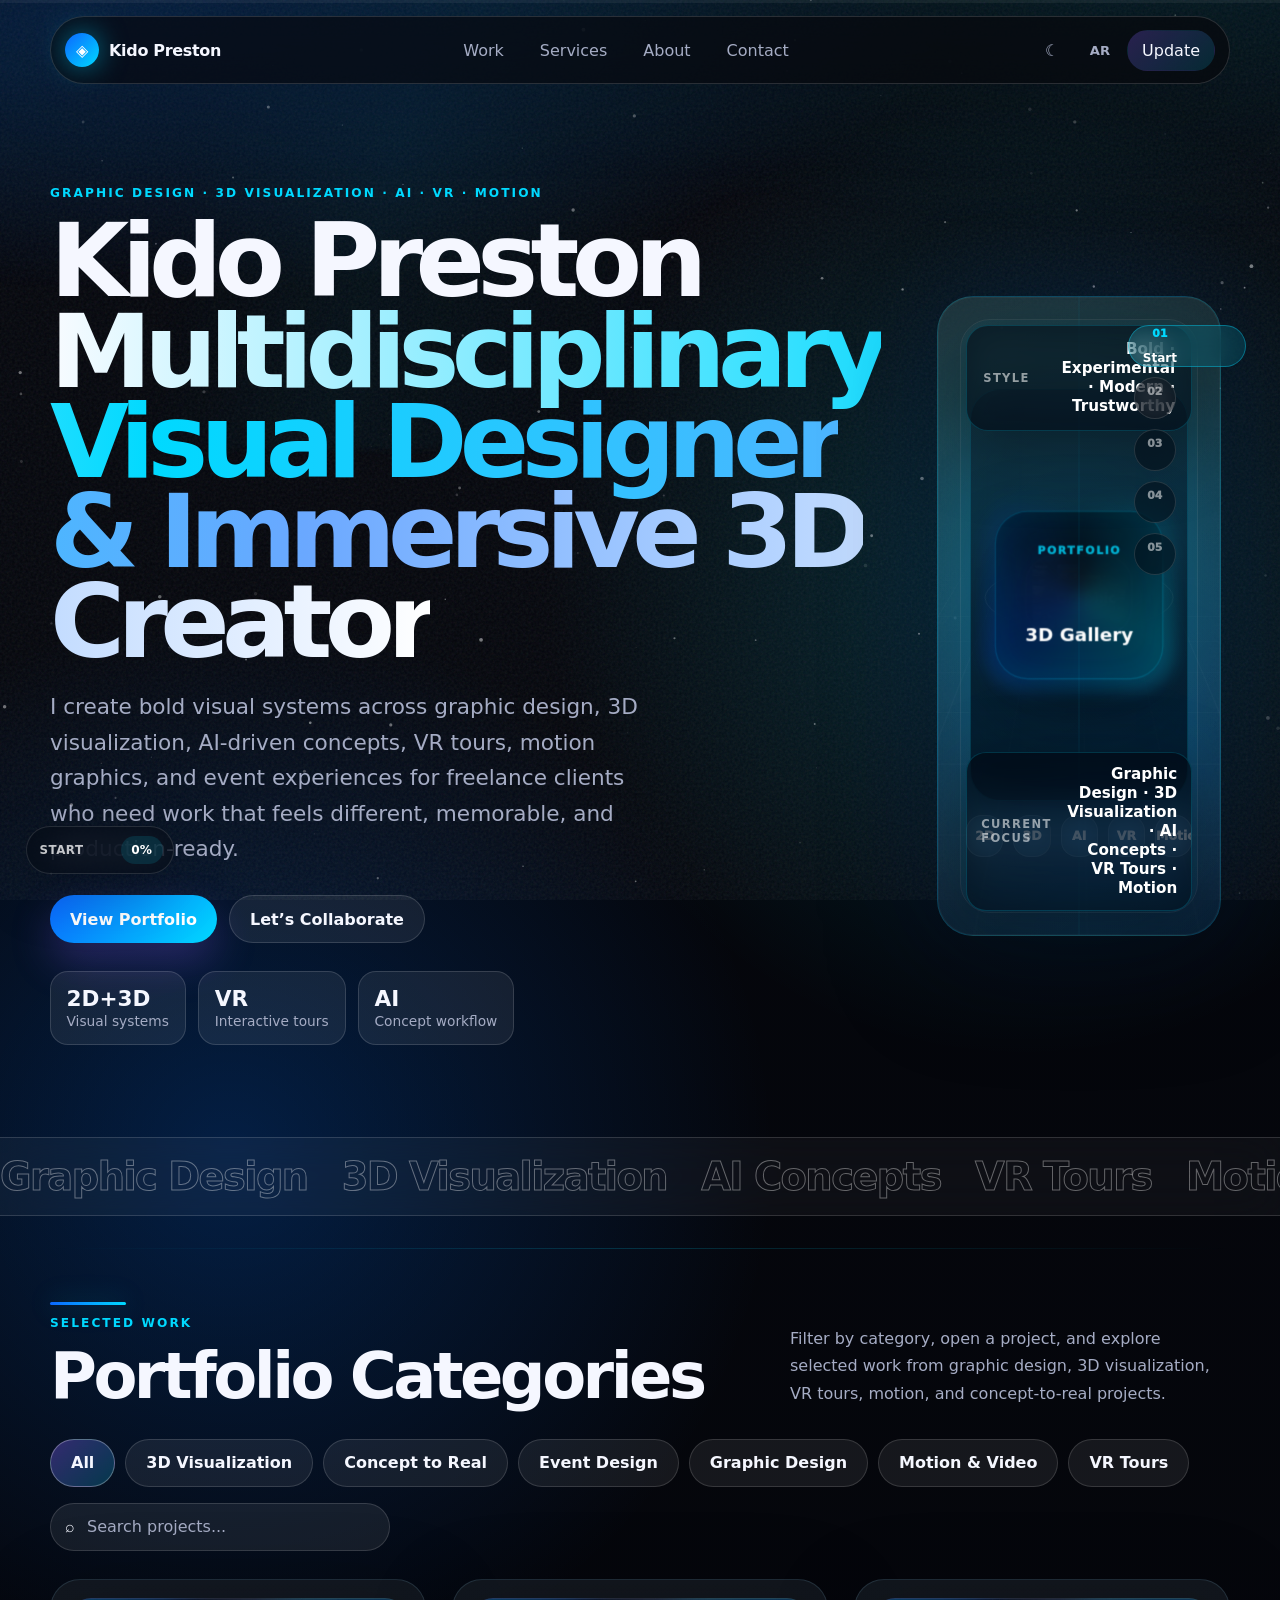
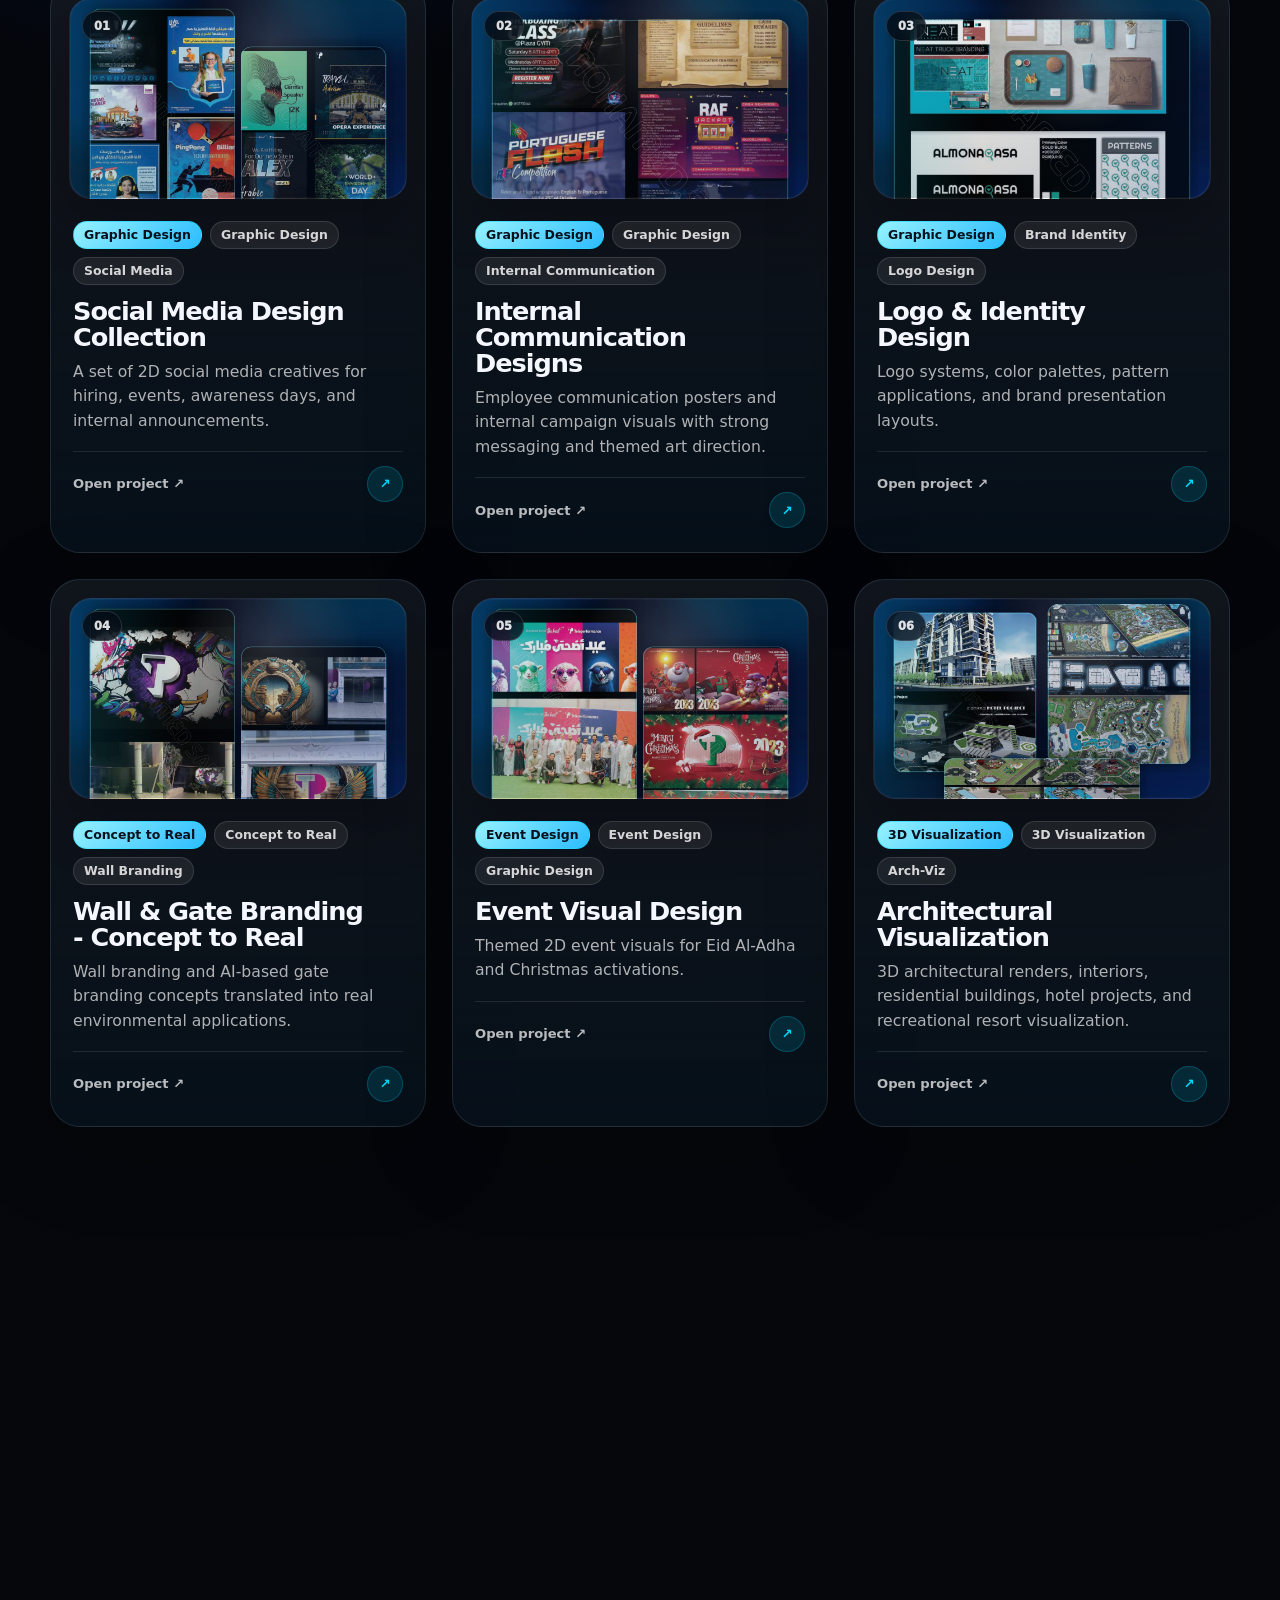
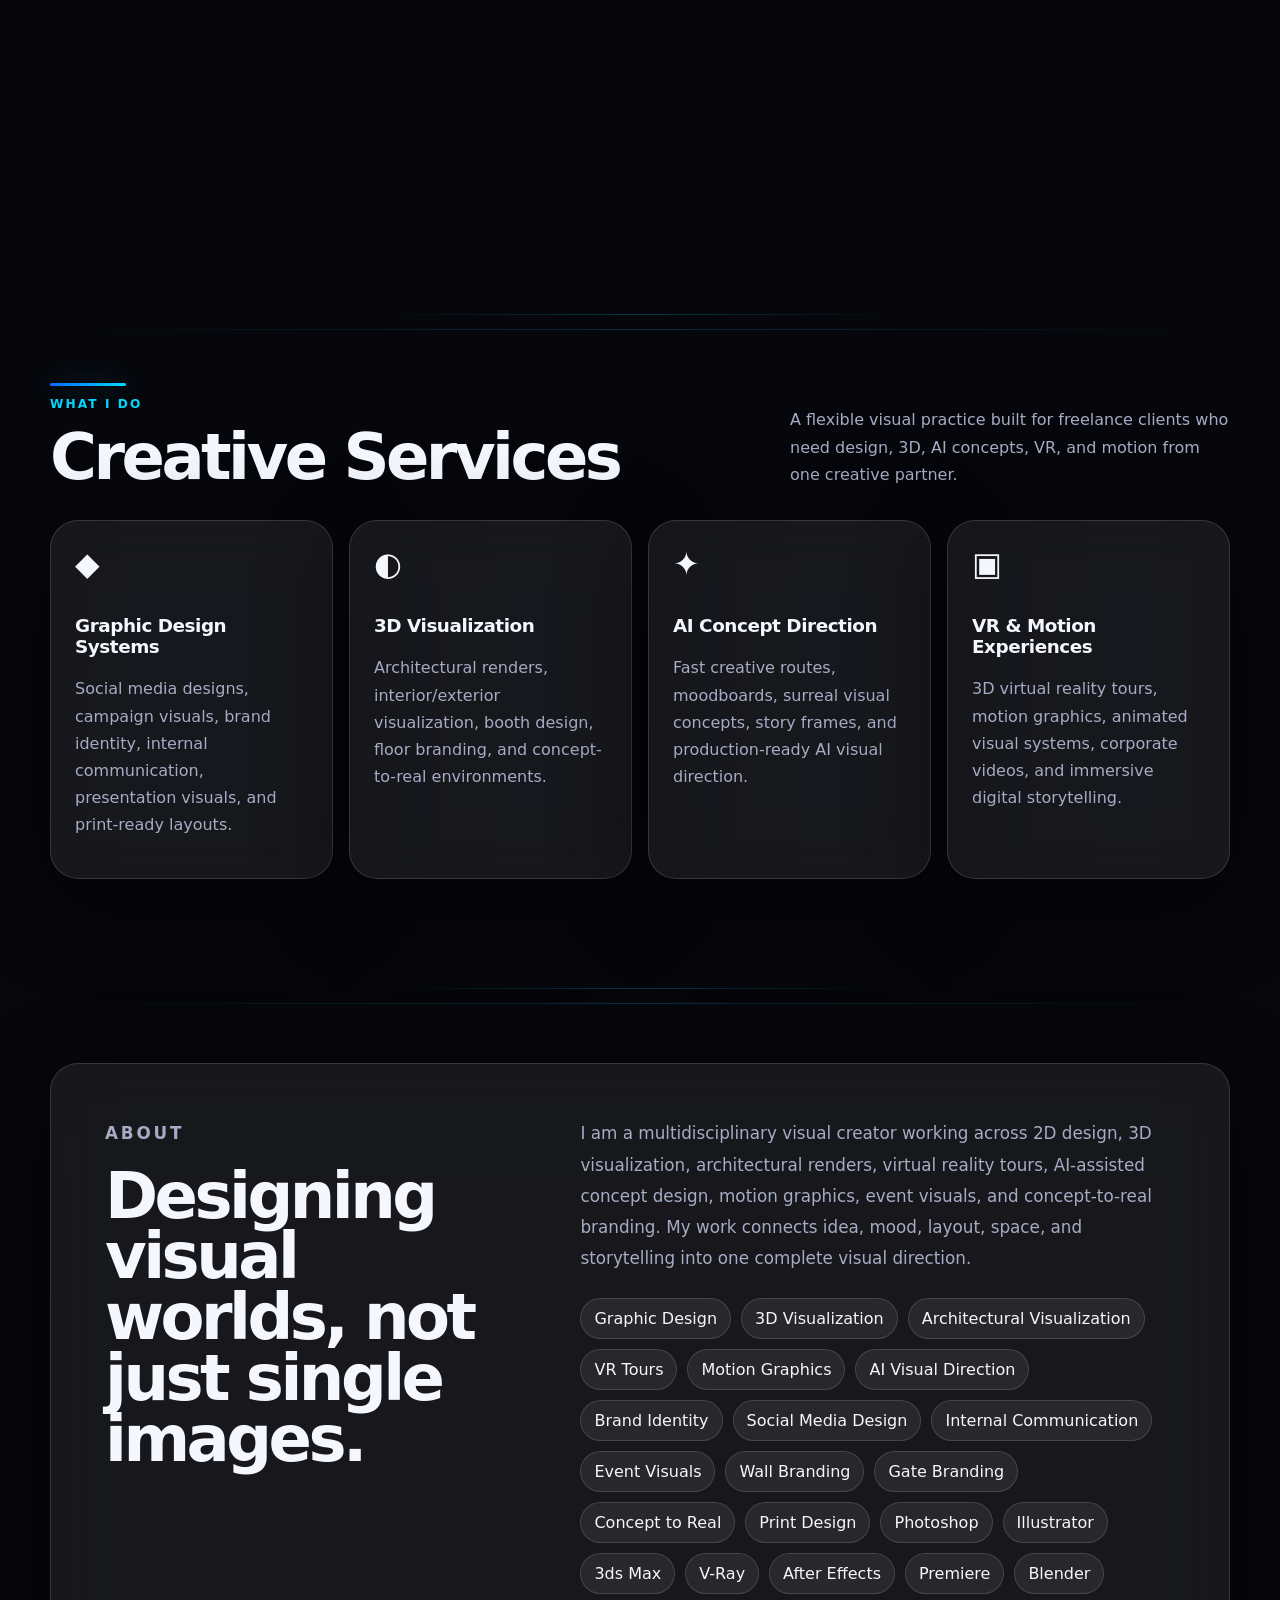
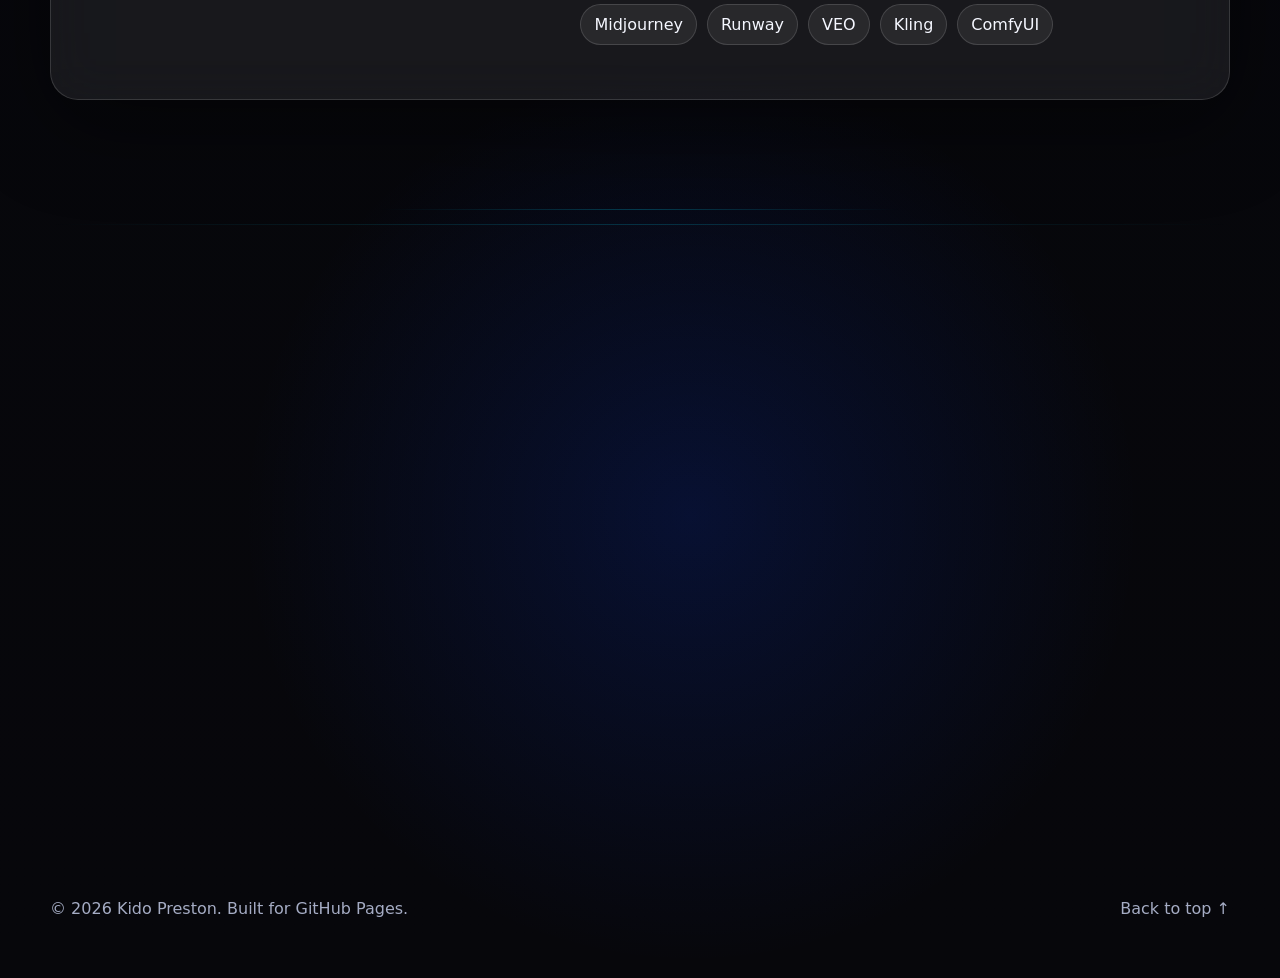
==== commit 417934a4: "Final portfolio polish and scroll fix" ====
--- a/index.html
+++ b/index.html
@@ -10,6 +10,19 @@
   <link rel="stylesheet" href="css/styles.css" />
 </head>
 <body>
+  <div class="scroll-progress" aria-hidden="true"><span></span></div>
+  <div class="cursor-aura" id="cursorAura" aria-hidden="true"></div>
+  <nav class="scroll-rail" aria-label="Section progress">
+    <a href="#top" data-section="top"><span>01</span>Start</a>
+    <a href="#work" data-section="work"><span>02</span>Work</a>
+    <a href="#services" data-section="services"><span>03</span>Services</a>
+    <a href="#about" data-section="about"><span>04</span>About</a>
+    <a href="#contact" data-section="contact"><span>05</span>Contact</a>
+  </nav>
+  <div class="scroll-hud" aria-hidden="true">
+    <span id="scrollChapter">Start</span>
+    <strong id="scrollPercent">0%</strong>
+  </div>
   <div class="noise" aria-hidden="true"></div>
   <canvas id="starfield" aria-hidden="true"></canvas>
 
@@ -45,21 +58,29 @@
           <div class="stats" id="stats"></div>
         </div>
 
-        <div class="hero-visual reveal" aria-label="Rotating 3D portfolio gallery visual">
-          <div class="gallery-scene" id="heroGallery" aria-hidden="true"></div>
-          <div class="gallery-core">
+        <div class="hero-visual reveal" id="heroVisual" aria-label="Rotating 3D portfolio gallery visual">
+          <div class="visual-grid" aria-hidden="true"></div>
+          <div class="visual-orbit-label">
+            <small data-i18n="styleLabel">Style</small>
+            <strong data-profile="heroStyle">Crazy Creative · Experimental · Trustworthy</strong>
+          </div>
+          <div class="visual-frame" aria-hidden="true">
+            <div class="gallery-scene" id="heroGallery"></div>
+            <div class="visual-core">
+              <small>PORTFOLIO</small>
+              <strong>3D Gallery</strong>
+            </div>
+          </div>
+          <div class="capability-dock" aria-label="Core disciplines">
             <span>2D</span>
             <span>3D</span>
             <span>AI</span>
             <span>VR</span>
+            <span>Motion</span>
           </div>
-          <div class="glass-card floating-card card-one">
+          <div class="visual-caption">
             <small data-i18n="currentFocus">Current Focus</small>
             <strong data-profile="focus">Graphic Design · 3D Visuals · AI · VR · Motion</strong>
-          </div>
-          <div class="glass-card floating-card card-two">
-            <small data-i18n="styleLabel">Style</small>
-            <strong data-profile="heroStyle">Crazy Creative · Experimental · Trustworthy</strong>
           </div>
         </div>
       </div>
@@ -72,7 +93,7 @@
       </div>
     </section>
 
-    <section class="section-pad" id="work">
+    <section class="section-pad work-lab" id="work">
       <div class="section-head reveal">
         <div>
           <p class="eyebrow" data-i18n="selectedWork">Selected work</p>
@@ -90,6 +111,10 @@
       </div>
 
       <div class="project-grid" id="projectGrid" aria-live="polite"></div>
+      <div class="work-note reveal">
+        <span>Every category can open as a simple visual preview or grow into a full case study with gallery images.</span>
+        <b>Designed for future updates</b>
+      </div>
     </section>
 
     <section class="section-pad services" id="services">
@@ -128,8 +153,10 @@
 
   <footer class="footer">
     <p>© <span id="year"></span> <span data-profile="name">Kido Preston</span>. Built for GitHub Pages.</p>
-    <a href="#top" data-i18n="backToTop">Back to top ↑</a>
+    <a href="#top" data-scroll-top data-i18n="backToTop">Back to top ↑</a>
   </footer>
+
+  <button class="back-top" id="backTop" type="button" aria-label="Scroll back to top">↑</button>
 
   <dialog class="project-modal" id="projectModal">
     <button class="modal-close" id="modalClose" aria-label="Close project">×</button>
--- a/css/styles.css
+++ b/css/styles.css
@@ -329,6 +329,8 @@
   inset: 0;
   background-size: cover;
   background-position: center;
+  background-repeat: no-repeat;
+  background-color: #030712;
   transition: transform .7s ease;
 }
 .project-card:hover .project-media { transform: scale(1.06); }
@@ -397,28 +399,36 @@
 
 .project-modal {
   width: min(980px, calc(100% - 28px));
+  max-height: min(92vh, 980px);
   border: 1px solid var(--line);
   border-radius: 30px;
   padding: 0;
   background: var(--bg-soft);
   color: var(--text);
   box-shadow: var(--shadow);
-  overflow: hidden;
+  overflow-y: auto;
+  overflow-x: hidden;
+  overscroll-behavior: contain;
+  scrollbar-gutter: stable;
 }
 .project-modal::backdrop { background: rgba(0,0,0,.72); backdrop-filter: blur(8px); }
 .modal-close {
-  position: absolute;
-  top: 14px; right: 14px;
-  z-index: 5;
+  position: sticky;
+  top: 14px;
+  z-index: 8;
   width: 44px; height: 44px;
+  margin: 14px 14px -58px auto;
+  display: grid;
+  place-items: center;
   border: 1px solid var(--line);
   border-radius: 50%;
-  background: rgba(0,0,0,.44);
+  background: rgba(0,0,0,.62);
+  backdrop-filter: blur(14px);
   color: #fff;
   font-size: 1.6rem;
   cursor: pointer;
 }
-.modal-hero { min-height: 440px; background-size: cover; background-position: center; position: relative; }
+.modal-hero { min-height: 440px; background-size: cover; background-position: center; background-repeat: no-repeat; position: relative; }
 .modal-hero::after { content: ""; position: absolute; inset: 0; background: linear-gradient(180deg, transparent, rgba(0,0,0,.88)); }
 .modal-copy { position: relative; z-index: 2; padding: 250px 34px 30px; }
 .modal-copy h2 { font-size: clamp(2.2rem, 6vw, 4.7rem); }
@@ -664,3 +674,970 @@
   .header-actions { gap: 2px; }
   .icon-btn { width: 38px; height: 38px; }
 }
+
+body.modal-open { overflow: hidden; }
+.project-modal::-webkit-scrollbar { width: 10px; }
+.project-modal::-webkit-scrollbar-thumb { background: rgba(0,217,255,.32); border-radius: 999px; }
+.project-modal::-webkit-scrollbar-track { background: rgba(255,255,255,.04); }
+.admin-hint { color: var(--muted); font-size: .82rem; line-height: 1.5; }
+.admin-preview { min-height: 80px; border: 1px dashed var(--line); border-radius: 16px; background: rgba(255,255,255,.04); padding: 10px; display: grid; grid-template-columns: repeat(auto-fill, minmax(90px, 1fr)); gap: 8px; }
+.admin-preview img { width: 100%; aspect-ratio: 1 / 1; object-fit: cover; border-radius: 12px; border: 1px solid var(--line); }
+.admin-field input[type="file"] { padding: 10px; }
+
+/* Portfolio V3: professional scroll + refined gallery + clean cards */
+:root {
+  --ease-out: cubic-bezier(.16, 1, .3, 1);
+  --scrollProgress: 0;
+  --heroShift: 0px;
+  --heroRotate: 0deg;
+}
+
+html { scroll-padding-top: 110px; }
+body { cursor: default; }
+
+.scroll-progress {
+  position: fixed;
+  top: 0;
+  left: 0;
+  right: 0;
+  height: 3px;
+  z-index: 999;
+  background: rgba(255,255,255,.055);
+  pointer-events: none;
+}
+.scroll-progress span {
+  display: block;
+  width: 100%;
+  height: 100%;
+  transform-origin: 0 50%;
+  transform: scaleX(var(--scrollProgress));
+  background: linear-gradient(90deg, var(--accent), var(--accent-2), #ffffff);
+  box-shadow: 0 0 22px rgba(0,217,255,.75);
+}
+
+.cursor-aura {
+  position: fixed;
+  width: 360px;
+  height: 360px;
+  margin: -180px 0 0 -180px;
+  border-radius: 50%;
+  pointer-events: none;
+  z-index: 0;
+  opacity: .18;
+  background: radial-gradient(circle, rgba(0,217,255,.36), rgba(11,103,255,.16) 33%, transparent 67%);
+  mix-blend-mode: screen;
+  transform: translate3d(-999px,-999px,0);
+  transition: opacity .35s ease;
+}
+
+.scroll-rail {
+  position: fixed;
+  right: clamp(12px, 2.2vw, 30px);
+  top: 50%;
+  transform: translateY(-50%);
+  z-index: 40;
+  display: grid;
+  gap: 10px;
+  pointer-events: auto;
+}
+.scroll-rail a {
+  width: 42px;
+  height: 42px;
+  display: grid;
+  place-items: center;
+  border-radius: 999px;
+  border: 1px solid rgba(255,255,255,.13);
+  background: rgba(3,8,17,.46);
+  color: rgba(255,255,255,.52);
+  backdrop-filter: blur(14px);
+  font-size: 0;
+  transition: width .34s var(--ease-out), color .34s var(--ease-out), background .34s var(--ease-out), border-color .34s var(--ease-out), transform .34s var(--ease-out);
+  overflow: hidden;
+  white-space: nowrap;
+}
+.scroll-rail a span {
+  font-size: .68rem;
+  font-weight: 950;
+  color: inherit;
+}
+.scroll-rail a:hover,
+.scroll-rail a.active {
+  width: 118px;
+  padding: 0 14px;
+  justify-content: start;
+  gap: 9px;
+  background: rgba(0,217,255,.14);
+  border-color: rgba(0,217,255,.38);
+  color: #fff;
+  transform: translateX(-6px);
+  font-size: .75rem;
+  font-weight: 850;
+}
+.scroll-rail a:hover span,
+.scroll-rail a.active span { color: var(--accent-2); }
+.main-nav a.active { color: var(--text); background: var(--bg-card); border-color: var(--line); }
+
+.site-header {
+  transform: translateZ(0);
+  transition: transform .35s var(--ease-out), background .35s var(--ease-out), border-color .35s var(--ease-out);
+}
+body.is-scrolled .site-header {
+  background: rgba(4,8,18,.78);
+  border-color: rgba(0,217,255,.22);
+}
+
+.hero-visual {
+  min-height: 610px;
+  max-width: 100%;
+  border-radius: 36px;
+  overflow: hidden;
+  transform: translateY(var(--heroShift)) rotateX(var(--heroRotate));
+  transform-style: preserve-3d;
+  background:
+    radial-gradient(circle at 50% 42%, rgba(0,217,255,.22), transparent 22rem),
+    radial-gradient(circle at 66% 72%, rgba(11,103,255,.20), transparent 25rem),
+    linear-gradient(145deg, rgba(255,255,255,.095), rgba(255,255,255,.025));
+}
+.hero-visual::before {
+  content: "";
+  position: absolute;
+  inset: 22px;
+  border-radius: 30px;
+  border: 1px solid rgba(255,255,255,.075);
+  box-shadow: inset 0 0 80px rgba(0,217,255,.07);
+  animation: none;
+}
+.hero-visual::after {
+  content: "";
+  position: absolute;
+  inset: 0;
+  background:
+    linear-gradient(90deg, transparent 49.5%, rgba(0,217,255,.12) 50%, transparent 50.5%),
+    radial-gradient(circle at 50% 100%, rgba(0,217,255,.13), transparent 42%);
+  opacity: .5;
+  pointer-events: none;
+}
+.visual-grid {
+  position: absolute;
+  inset: 0;
+  background-image:
+    linear-gradient(rgba(255,255,255,.045) 1px, transparent 1px),
+    linear-gradient(90deg, rgba(255,255,255,.045) 1px, transparent 1px);
+  background-size: 48px 48px;
+  mask-image: radial-gradient(circle at 50% 48%, #000 0 38%, transparent 74%);
+  transform: perspective(700px) rotateX(62deg) translateY(80px);
+  opacity: .56;
+}
+.visual-orbit-label,
+.visual-caption {
+  position: absolute;
+  z-index: 8;
+  border: 1px solid rgba(255,255,255,.13);
+  background: rgba(3,8,17,.66);
+  backdrop-filter: blur(18px);
+  box-shadow: 0 20px 70px rgba(0,0,0,.34);
+}
+.visual-orbit-label {
+  top: 28px;
+  left: 28px;
+  right: 28px;
+  display: flex;
+  align-items: center;
+  justify-content: space-between;
+  gap: 16px;
+  padding: 14px 16px;
+  border-radius: 22px;
+}
+.visual-orbit-label small,
+.visual-caption small {
+  color: rgba(255,255,255,.56);
+  font-size: .72rem;
+  font-weight: 800;
+  text-transform: uppercase;
+  letter-spacing: .12em;
+}
+.visual-orbit-label strong,
+.visual-caption strong {
+  color: #fff;
+  font-size: .95rem;
+  line-height: 1.25;
+}
+.visual-frame {
+  position: absolute;
+  inset: 88px 34px 135px;
+  border-radius: 30px;
+  border: 1px solid rgba(0,217,255,.16);
+  background:
+    radial-gradient(circle at 50% 50%, rgba(0,217,255,.11), transparent 35%),
+    linear-gradient(180deg, rgba(255,255,255,.05), rgba(255,255,255,.018));
+  transform-style: preserve-3d;
+  perspective: 1050px;
+  overflow: hidden;
+}
+.visual-frame::before,
+.visual-frame::after {
+  content: "";
+  position: absolute;
+  left: 50%; top: 50%;
+  width: 68%; aspect-ratio: 1;
+  border: 1px solid rgba(0,217,255,.12);
+  border-radius: 50%;
+  transform: translate(-50%, -50%) rotateX(70deg);
+}
+.visual-frame::after {
+  width: 92%;
+  border-color: rgba(255,255,255,.07);
+  animation: pulseRing 5s ease-in-out infinite;
+}
+.gallery-scene {
+  position: absolute;
+  inset: 0;
+  transform-style: preserve-3d;
+  animation: galleryTurn 22s linear infinite;
+  z-index: 2;
+}
+.gallery-scene:hover { animation-play-state: paused; }
+.hero-gallery-card {
+  position: absolute;
+  left: 50%;
+  top: 50%;
+  width: min(250px, 42%);
+  aspect-ratio: 16 / 10.5;
+  transform-style: preserve-3d;
+  transform: translate(-50%, -50%);
+  border: 1px solid rgba(255,255,255,.20);
+  border-radius: 22px;
+  background-size: cover;
+  background-position: center;
+  box-shadow: 0 28px 80px rgba(0,0,0,.58), 0 0 44px rgba(0,217,255,.12);
+  overflow: hidden;
+}
+.hero-gallery-card::before {
+  content: "";
+  position: absolute;
+  inset: -1px;
+  border-radius: inherit;
+  background: linear-gradient(135deg, rgba(255,255,255,.24), transparent 35%, rgba(0,217,255,.18));
+  opacity: .72;
+  pointer-events: none;
+}
+.hero-gallery-card::after {
+  content: "";
+  position: absolute;
+  inset: 0;
+  background: linear-gradient(180deg, rgba(0,0,0,.04), rgba(0,0,0,.68));
+}
+.hero-gallery-card span {
+  position: absolute;
+  z-index: 3;
+  left: 12px;
+  bottom: 12px;
+  right: 12px;
+  width: auto;
+  max-width: none;
+  padding: 8px 10px;
+  border-radius: 14px;
+  background: rgba(2,8,18,.74);
+  border: 1px solid rgba(255,255,255,.15);
+  color: #fff;
+  font-size: .68rem;
+  font-weight: 900;
+  backdrop-filter: blur(10px);
+  text-align: center;
+  white-space: nowrap;
+  overflow: hidden;
+  text-overflow: ellipsis;
+}
+.hero-gallery-card-1 { transform: translate(-50%, -50%) rotateY(0deg) translateZ(215px); }
+.hero-gallery-card-2 { transform: translate(-50%, -50%) rotateY(60deg) translateZ(215px); }
+.hero-gallery-card-3 { transform: translate(-50%, -50%) rotateY(120deg) translateZ(215px); }
+.hero-gallery-card-4 { transform: translate(-50%, -50%) rotateY(180deg) translateZ(215px); }
+.hero-gallery-card-5 { transform: translate(-50%, -50%) rotateY(240deg) translateZ(215px); }
+.hero-gallery-card-6 { transform: translate(-50%, -50%) rotateY(300deg) translateZ(215px); }
+.visual-core {
+  position: absolute;
+  left: 50%; top: 50%;
+  transform: translate(-50%, -50%) translateZ(90px);
+  z-index: 5;
+  width: 142px;
+  height: 142px;
+  display: grid;
+  place-items: center;
+  text-align: center;
+  border-radius: 30px;
+  border: 1px solid rgba(0,217,255,.26);
+  background: rgba(2,9,18,.74);
+  backdrop-filter: blur(18px);
+  box-shadow: inset 0 0 34px rgba(0,217,255,.12), 0 24px 70px rgba(0,0,0,.36);
+}
+.visual-core small { color: rgba(0,217,255,.8); font-weight: 950; font-size: .62rem; letter-spacing: .15em; }
+.visual-core strong { color: #fff; font-size: 1.05rem; line-height: 1.08; }
+.gallery-core { display: none; }
+.capability-dock {
+  position: absolute;
+  z-index: 8;
+  left: 28px;
+  right: 28px;
+  bottom: 78px;
+  display: grid;
+  grid-template-columns: repeat(5, minmax(0,1fr));
+  gap: 10px;
+}
+.capability-dock span {
+  min-height: 42px;
+  display: grid;
+  place-items: center;
+  border-radius: 16px;
+  border: 1px solid rgba(255,255,255,.13);
+  background: rgba(255,255,255,.06);
+  color: #fff;
+  font-weight: 950;
+  font-size: .78rem;
+  backdrop-filter: blur(12px);
+}
+.visual-caption {
+  left: 28px;
+  right: 28px;
+  bottom: 24px;
+  border-radius: 20px;
+  padding: 12px 14px;
+  display: flex;
+  align-items: center;
+  justify-content: space-between;
+  gap: 14px;
+}
+.floating-card { display: none; }
+
+/* Category cards: separate image and text zones, no overlap */
+.project-grid { gap: clamp(18px, 2vw, 26px); }
+.project-card {
+  min-height: 0;
+  display: grid;
+  grid-template-rows: auto 1fr;
+  overflow: hidden;
+  border-radius: 30px;
+  background:
+    linear-gradient(180deg, rgba(255,255,255,.055), rgba(255,255,255,.025)),
+    rgba(5,10,20,.74);
+  box-shadow: 0 22px 85px rgba(0,0,0,.25);
+  cursor: pointer;
+  transform-style: preserve-3d;
+  will-change: transform;
+}
+.project-card::before {
+  content: "";
+  position: absolute;
+  inset: 0;
+  border-radius: inherit;
+  pointer-events: none;
+  background: radial-gradient(circle at var(--mx, 50%) var(--my, 0%), rgba(0,217,255,.24), transparent 32%);
+  opacity: 0;
+  transition: opacity .3s ease;
+  z-index: 3;
+}
+.project-card:hover::before { opacity: 1; }
+.project-card:hover { transform: translateY(-8px); border-color: rgba(0,217,255,.34); }
+.project-media {
+  position: relative;
+  inset: auto;
+  height: auto;
+  min-height: auto;
+  aspect-ratio: 16 / 11;
+  margin: 16px 16px 0;
+  border-radius: 22px;
+  background-size: cover;
+  background-position: center;
+  background-repeat: no-repeat;
+  border: 1px solid rgba(255,255,255,.12);
+  box-shadow: inset 0 0 0 1px rgba(255,255,255,.04), 0 18px 60px rgba(0,0,0,.28);
+  transition: transform .75s var(--ease-out), filter .75s var(--ease-out);
+  overflow: hidden;
+}
+.project-media::after {
+  content: "";
+  position: absolute;
+  inset: 0;
+  background:
+    linear-gradient(180deg, rgba(0,0,0,.06), rgba(0,0,0,.18)),
+    linear-gradient(90deg, rgba(0,217,255,.16), transparent 32%, rgba(11,103,255,.12));
+}
+.project-index {
+  position: absolute;
+  top: 12px;
+  left: 12px;
+  z-index: 2;
+  min-height: 30px;
+  display: inline-flex;
+  align-items: center;
+  padding: 0 11px;
+  border-radius: 999px;
+  background: rgba(3,8,17,.72);
+  border: 1px solid rgba(255,255,255,.14);
+  color: rgba(255,255,255,.86);
+  font-size: .72rem;
+  font-weight: 950;
+  backdrop-filter: blur(10px);
+}
+.project-card:hover .project-media { transform: scale(1.035) translateZ(20px); filter: saturate(1.08) contrast(1.04); }
+.project-content {
+  position: relative;
+  inset: auto;
+  z-index: 4;
+  padding: 20px 20px 22px;
+  background: linear-gradient(180deg, rgba(3,8,17,0), rgba(3,8,17,.42));
+}
+.project-tags { margin-bottom: 13px; }
+.project-content h3 {
+  margin-bottom: 10px;
+  font-size: clamp(1.35rem, 2vw, 1.72rem);
+  line-height: 1.02;
+  letter-spacing: -.04em;
+}
+.project-content p {
+  color: rgba(255,255,255,.68);
+  line-height: 1.55;
+  margin-bottom: 18px;
+}
+.card-footer {
+  display: flex;
+  align-items: center;
+  justify-content: space-between;
+  gap: 12px;
+  padding-top: 14px;
+  border-top: 1px solid rgba(255,255,255,.10);
+  color: rgba(255,255,255,.72);
+  font-size: .82rem;
+  font-weight: 850;
+}
+.card-footer b {
+  width: 36px;
+  height: 36px;
+  display: grid;
+  place-items: center;
+  border-radius: 50%;
+  background: rgba(0,217,255,.13);
+  color: var(--accent-2);
+  border: 1px solid rgba(0,217,255,.22);
+}
+.tag {
+  background: rgba(255,255,255,.075);
+  color: rgba(255,255,255,.82);
+}
+.category-tag {
+  color: #07111d;
+  background: linear-gradient(135deg, #95f2ff, #2cbcff);
+  border-color: rgba(0,217,255,.42);
+}
+
+.reveal {
+  opacity: 0;
+  transform: translateY(34px) scale(.982);
+  filter: blur(10px);
+  transition: opacity .9s var(--ease-out), transform .9s var(--ease-out), filter .9s var(--ease-out);
+}
+.reveal.visible {
+  opacity: 1;
+  transform: translateY(0) scale(1);
+  filter: blur(0);
+}
+.project-card.reveal { transition-delay: calc(min(var(--i, 0), 5) * 55ms); }
+
+.section-pad:not(.hero)::before {
+  content: "";
+  position: absolute;
+  top: 32px;
+  left: 0;
+  right: 0;
+  height: 1px;
+  background: linear-gradient(90deg, transparent, rgba(0,217,255,.25), transparent);
+  opacity: .75;
+}
+.section-head {
+  position: relative;
+  padding-top: 8px;
+}
+.section-head::before {
+  content: "";
+  position: absolute;
+  left: 0;
+  top: -6px;
+  width: 76px;
+  height: 3px;
+  border-radius: 999px;
+  background: linear-gradient(90deg, var(--accent), var(--accent-2));
+  box-shadow: 0 0 26px rgba(0,217,255,.38);
+}
+.rtl .section-head::before { left: auto; right: 0; }
+
+.project-modal {
+  background: rgba(6,10,20,.94);
+  border-color: rgba(0,217,255,.22);
+  scrollbar-width: thin;
+  scrollbar-color: rgba(0,217,255,.44) rgba(255,255,255,.04);
+}
+.modal-hero { min-height: 500px; }
+.modal-hero::after { background: linear-gradient(180deg, rgba(0,0,0,.08), rgba(0,0,0,.18) 42%, rgba(3,8,17,.93)); }
+.modal-copy { padding: 280px 34px 30px; }
+.project-gallery img { transition: transform .35s var(--ease-out), border-color .35s var(--ease-out); }
+.project-gallery img:hover { transform: translateY(-4px); border-color: rgba(0,217,255,.36); }
+
+@keyframes pulseRing {
+  0%, 100% { opacity: .42; transform: translate(-50%, -50%) rotateX(70deg) scale(.98); }
+  50% { opacity: .82; transform: translate(-50%, -50%) rotateX(70deg) scale(1.04); }
+}
+@keyframes galleryTurn {
+  from { transform: rotateX(-8deg) rotateY(0deg); }
+  to { transform: rotateX(-8deg) rotateY(360deg); }
+}
+
+@media (max-width: 1180px) {
+  .scroll-rail { display: none; }
+}
+@media (max-width: 980px) {
+  .hero-visual { min-height: 560px; }
+  .visual-frame { inset: 84px 28px 134px; }
+  .hero-gallery-card { width: min(235px, 46%); }
+  .hero-gallery-card-1 { transform: translate(-50%, -50%) rotateY(0deg) translateZ(185px); }
+  .hero-gallery-card-2 { transform: translate(-50%, -50%) rotateY(60deg) translateZ(185px); }
+  .hero-gallery-card-3 { transform: translate(-50%, -50%) rotateY(120deg) translateZ(185px); }
+  .hero-gallery-card-4 { transform: translate(-50%, -50%) rotateY(180deg) translateZ(185px); }
+  .hero-gallery-card-5 { transform: translate(-50%, -50%) rotateY(240deg) translateZ(185px); }
+  .hero-gallery-card-6 { transform: translate(-50%, -50%) rotateY(300deg) translateZ(185px); }
+}
+@media (max-width: 640px) {
+  .cursor-aura { display: none; }
+  .hero-visual { min-height: 510px; border-radius: 28px; }
+  .visual-orbit-label,
+  .visual-caption { left: 16px; right: 16px; }
+  .visual-orbit-label { top: 16px; align-items: flex-start; flex-direction: column; gap: 4px; }
+  .visual-frame { inset: 102px 16px 144px; border-radius: 24px; }
+  .visual-core { width: 118px; height: 118px; border-radius: 24px; }
+  .capability-dock { left: 16px; right: 16px; bottom: 76px; grid-template-columns: repeat(5, minmax(0,1fr)); gap: 6px; }
+  .capability-dock span { min-height: 36px; border-radius: 12px; font-size: .64rem; }
+  .visual-caption { bottom: 16px; display: grid; gap: 4px; }
+  .hero-gallery-card { width: min(190px, 60%); border-radius: 16px; }
+  .hero-gallery-card span { display: none; }
+  .hero-gallery-card-1 { transform: translate(-50%, -50%) rotateY(0deg) translateZ(142px); }
+  .hero-gallery-card-2 { transform: translate(-50%, -50%) rotateY(60deg) translateZ(142px); }
+  .hero-gallery-card-3 { transform: translate(-50%, -50%) rotateY(120deg) translateZ(142px); }
+  .hero-gallery-card-4 { transform: translate(-50%, -50%) rotateY(180deg) translateZ(142px); }
+  .hero-gallery-card-5 { transform: translate(-50%, -50%) rotateY(240deg) translateZ(142px); }
+  .hero-gallery-card-6 { transform: translate(-50%, -50%) rotateY(300deg) translateZ(142px); }
+  .project-media { margin: 12px 12px 0; border-radius: 20px; }
+  .project-content { padding: 18px; }
+  .modal-hero { min-height: 360px; }
+  .modal-copy { padding: 210px 22px 24px; }
+}
+
+@media (prefers-reduced-motion: reduce) {
+  *, *::before, *::after { animation-duration: .001ms !important; animation-iteration-count: 1 !important; scroll-behavior: auto !important; transition-duration: .001ms !important; }
+  .cursor-aura { display: none; }
+}
+
+/* Portfolio FINAL: curated design pass + reliable scroll-to-top */
+:root {
+  --deep-blue: #021b3d;
+  --electric: #00d9ff;
+  --electric-soft: rgba(0, 217, 255, .18);
+  --ink-card: rgba(5, 10, 22, .74);
+  --glass-line: rgba(153, 222, 255, .16);
+}
+
+body::before {
+  content: "";
+  position: fixed;
+  inset: -20% -10% auto;
+  height: 70vh;
+  pointer-events: none;
+  z-index: 0;
+  background:
+    radial-gradient(ellipse at 18% 32%, rgba(0, 122, 255, .28), transparent 45%),
+    radial-gradient(ellipse at 82% 20%, rgba(0, 217, 255, .13), transparent 42%),
+    linear-gradient(105deg, transparent 0 24%, rgba(0,217,255,.055) 36%, transparent 56%);
+  filter: blur(4px);
+  opacity: .78;
+}
+
+.site-header {
+  box-shadow: 0 18px 80px rgba(0,0,0,.18);
+}
+.brand-mark {
+  box-shadow: 0 0 28px rgba(0,217,255,.5);
+}
+
+.hero {
+  padding-top: clamp(82px, 8vw, 138px);
+}
+.hero-copy h1 {
+  letter-spacing: -.075em;
+}
+.hero-text {
+  max-width: 620px;
+}
+.primary-btn,
+.secondary-btn,
+.pill-link,
+.icon-btn,
+.filter-btn {
+  transition: transform .25s var(--ease-out), border-color .25s var(--ease-out), background .25s var(--ease-out), box-shadow .25s var(--ease-out);
+}
+.primary-btn:hover,
+.secondary-btn:hover,
+.pill-link:hover,
+.icon-btn:hover,
+.filter-btn:hover {
+  transform: translateY(-2px);
+}
+.primary-btn:hover {
+  box-shadow: 0 0 36px rgba(0,217,255,.28), 0 16px 48px rgba(0,87,255,.25);
+}
+
+.scroll-hud {
+  position: fixed;
+  left: clamp(12px, 2vw, 28px);
+  bottom: clamp(12px, 2vw, 28px);
+  z-index: 45;
+  display: flex;
+  align-items: center;
+  gap: 10px;
+  min-width: 148px;
+  padding: 9px 10px 9px 13px;
+  border: 1px solid rgba(255,255,255,.12);
+  border-radius: 999px;
+  background: rgba(3,8,17,.54);
+  color: rgba(255,255,255,.76);
+  backdrop-filter: blur(16px);
+  box-shadow: 0 18px 60px rgba(0,0,0,.22);
+  pointer-events: none;
+}
+.scroll-hud span {
+  font-size: .74rem;
+  font-weight: 900;
+  letter-spacing: .04em;
+  text-transform: uppercase;
+}
+.scroll-hud strong {
+  margin-left: auto;
+  min-width: 42px;
+  height: 28px;
+  display: grid;
+  place-items: center;
+  border-radius: 999px;
+  background: rgba(0,217,255,.12);
+  color: #fff;
+  font-size: .76rem;
+}
+
+.back-top {
+  position: fixed;
+  right: clamp(16px, 2.4vw, 34px);
+  bottom: clamp(16px, 2.4vw, 34px);
+  z-index: 70;
+  width: 48px;
+  height: 48px;
+  display: grid;
+  place-items: center;
+  border: 1px solid rgba(0,217,255,.32);
+  border-radius: 50%;
+  background: linear-gradient(135deg, rgba(0,217,255,.20), rgba(11,103,255,.18)), rgba(3,8,17,.72);
+  color: #fff;
+  font-size: 1.15rem;
+  font-weight: 950;
+  cursor: pointer;
+  backdrop-filter: blur(16px);
+  box-shadow: 0 18px 70px rgba(0,0,0,.35), 0 0 32px rgba(0,217,255,.16);
+  opacity: 0;
+  transform: translateY(18px) scale(.9);
+  pointer-events: none;
+  transition: opacity .28s var(--ease-out), transform .28s var(--ease-out), border-color .28s var(--ease-out);
+}
+body.show-back-top .back-top {
+  opacity: 1;
+  transform: translateY(0) scale(1);
+  pointer-events: auto;
+}
+.back-top:hover {
+  border-color: rgba(0,217,255,.65);
+  transform: translateY(-4px) scale(1.04);
+}
+
+/* Hero: make the right side feel intentional, dense, and never empty */
+.hero-visual {
+  min-height: 640px;
+  border: 1px solid rgba(0,217,255,.18);
+  box-shadow:
+    inset 0 0 0 1px rgba(255,255,255,.04),
+    0 34px 110px rgba(0,0,0,.34),
+    0 0 120px rgba(0,88,255,.10);
+}
+.visual-frame {
+  inset: 92px 32px 134px;
+  background:
+    linear-gradient(180deg, rgba(2, 12, 30, .35), rgba(1, 7, 18, .68)),
+    radial-gradient(circle at 50% 48%, rgba(0,217,255,.16), transparent 38%);
+}
+.visual-frame::before {
+  width: 58%;
+  opacity: .9;
+}
+.visual-frame::after {
+  width: 86%;
+}
+.visual-orbit-label,
+.visual-caption {
+  border-color: rgba(0,217,255,.19);
+}
+.visual-orbit-label strong,
+.visual-caption strong {
+  max-width: 62%;
+  text-align: right;
+}
+.gallery-scene {
+  animation-duration: 26s;
+}
+.hero-gallery-card {
+  width: min(230px, 39%);
+  aspect-ratio: 4 / 3;
+  filter: saturate(1.08) contrast(1.02);
+}
+.hero-gallery-card-1 { transform: translate(-50%, -50%) rotateY(0deg) translateZ(225px); }
+.hero-gallery-card-2 { transform: translate(-50%, -50%) rotateY(60deg) translateZ(225px); }
+.hero-gallery-card-3 { transform: translate(-50%, -50%) rotateY(120deg) translateZ(225px); }
+.hero-gallery-card-4 { transform: translate(-50%, -50%) rotateY(180deg) translateZ(225px); }
+.hero-gallery-card-5 { transform: translate(-50%, -50%) rotateY(240deg) translateZ(225px); }
+.hero-gallery-card-6 { transform: translate(-50%, -50%) rotateY(300deg) translateZ(225px); }
+.visual-core {
+  width: 154px;
+  height: 154px;
+  isolation: isolate;
+}
+.visual-core::before {
+  content: "";
+  position: absolute;
+  inset: -12px;
+  z-index: -1;
+  border-radius: 36px;
+  background: conic-gradient(from 0deg, transparent, rgba(0,217,255,.25), rgba(0,90,255,.22), transparent);
+  filter: blur(8px);
+  animation: slowSpin 8s linear infinite;
+}
+.capability-dock span {
+  position: relative;
+  overflow: hidden;
+}
+.capability-dock span::after {
+  content: "";
+  position: absolute;
+  inset: 0;
+  background: linear-gradient(110deg, transparent 0 42%, rgba(255,255,255,.18) 50%, transparent 58%);
+  transform: translateX(-120%);
+  animation: dockShine 5.8s ease-in-out infinite;
+  animation-delay: calc(var(--n, 0) * .2s);
+}
+.capability-dock span:nth-child(1)::after { --n: 1; }
+.capability-dock span:nth-child(2)::after { --n: 2; }
+.capability-dock span:nth-child(3)::after { --n: 3; }
+.capability-dock span:nth-child(4)::after { --n: 4; }
+.capability-dock span:nth-child(5)::after { --n: 5; }
+
+/* Better professional scroll rhythm */
+.section-pad {
+  position: relative;
+}
+.work-lab::after,
+.services::after,
+.about::after {
+  content: "";
+  position: absolute;
+  left: 50%;
+  bottom: -18px;
+  width: min(520px, 68vw);
+  height: 1px;
+  transform: translateX(-50%);
+  background: linear-gradient(90deg, transparent, rgba(0,217,255,.24), transparent);
+}
+.work-note {
+  margin-top: 26px;
+  display: flex;
+  align-items: center;
+  justify-content: space-between;
+  gap: 18px;
+  padding: 16px 18px;
+  border: 1px solid rgba(0,217,255,.14);
+  border-radius: 20px;
+  background: rgba(3,8,17,.46);
+  color: var(--muted);
+  backdrop-filter: blur(16px);
+}
+.work-note b {
+  color: var(--accent-2);
+  white-space: nowrap;
+}
+
+/* Category cards: editorial layout with visual area isolated from copy */
+.project-grid {
+  align-items: stretch;
+}
+.project-card {
+  min-height: 470px;
+  border-color: rgba(153,222,255,.13);
+}
+.project-card::after {
+  content: "";
+  position: absolute;
+  inset: auto 0 0;
+  height: 58%;
+  pointer-events: none;
+  background: linear-gradient(180deg, transparent, rgba(0,217,255,.045));
+  z-index: 1;
+}
+.project-media {
+  aspect-ratio: 16 / 9.5;
+  margin: 18px 18px 0;
+  background-position: center 42%;
+}
+.project-media::before {
+  content: "";
+  position: absolute;
+  inset: 0;
+  background: radial-gradient(circle at 60% 22%, rgba(255,255,255,.14), transparent 35%);
+  z-index: 1;
+  mix-blend-mode: screen;
+}
+.project-content {
+  display: grid;
+  align-content: start;
+  min-height: 230px;
+  padding: 22px 22px 24px;
+}
+.project-content h3 {
+  max-width: 92%;
+}
+.project-content p {
+  font-size: .98rem;
+}
+.project-tags {
+  min-height: 30px;
+}
+.card-footer {
+  margin-top: auto;
+  position: relative;
+  z-index: 3;
+}
+
+/* Popup final polish */
+.project-modal {
+  width: min(1040px, calc(100% - 26px));
+  max-height: min(94vh, 1020px);
+  scroll-behavior: smooth;
+}
+.modal-close {
+  transition: transform .2s var(--ease-out), background .2s var(--ease-out), border-color .2s var(--ease-out);
+}
+.modal-close:hover {
+  transform: rotate(90deg) scale(1.05);
+  border-color: rgba(0,217,255,.42);
+  background: rgba(0, 31, 58, .76);
+}
+.modal-details h3 {
+  color: var(--text);
+}
+.project-gallery {
+  grid-template-columns: repeat(auto-fit, minmax(min(300px, 100%), 1fr));
+}
+
+@keyframes dockShine {
+  0%, 45% { transform: translateX(-120%); }
+  64%, 100% { transform: translateX(120%); }
+}
+
+@supports (animation-timeline: view()) {
+  .section-head {
+    animation: sectionDrift both linear;
+    animation-timeline: view();
+    animation-range: entry 0% cover 42%;
+  }
+  @keyframes sectionDrift {
+    from { transform: translateY(18px); opacity: .25; }
+    to { transform: translateY(0); opacity: 1; }
+  }
+}
+
+@media (max-width: 1180px) {
+  .scroll-hud { display: none; }
+}
+
+@media (max-width: 980px) {
+  .hero-visual {
+    min-height: 560px;
+  }
+  .visual-orbit-label strong,
+  .visual-caption strong {
+    max-width: none;
+    text-align: left;
+  }
+  .project-card {
+    min-height: 430px;
+  }
+}
+
+@media (max-width: 640px) {
+  .hero {
+    padding-top: 54px;
+  }
+  .hero-visual {
+    min-height: 450px;
+    border-radius: 28px;
+  }
+  .visual-orbit-label {
+    min-height: auto;
+    padding: 12px;
+  }
+  .visual-frame {
+    inset: 96px 14px 124px;
+  }
+  .hero-gallery-card {
+    width: min(164px, 54%);
+  }
+  .hero-gallery-card-1 { transform: translate(-50%, -50%) rotateY(0deg) translateZ(126px); }
+  .hero-gallery-card-2 { transform: translate(-50%, -50%) rotateY(60deg) translateZ(126px); }
+  .hero-gallery-card-3 { transform: translate(-50%, -50%) rotateY(120deg) translateZ(126px); }
+  .hero-gallery-card-4 { transform: translate(-50%, -50%) rotateY(180deg) translateZ(126px); }
+  .hero-gallery-card-5 { transform: translate(-50%, -50%) rotateY(240deg) translateZ(126px); }
+  .hero-gallery-card-6 { transform: translate(-50%, -50%) rotateY(300deg) translateZ(126px); }
+  .visual-core {
+    width: 104px;
+    height: 104px;
+    border-radius: 22px;
+  }
+  .visual-core strong {
+    font-size: .92rem;
+  }
+  .capability-dock {
+    bottom: 64px;
+  }
+  .visual-caption {
+    bottom: 12px;
+    padding: 10px 12px;
+  }
+  .project-card {
+    min-height: 410px;
+    border-radius: 24px;
+  }
+  .project-media {
+    aspect-ratio: 16 / 10.5;
+    margin: 12px 12px 0;
+  }
+  .project-content {
+    min-height: 220px;
+  }
+  .work-note {
+    display: grid;
+  }
+  .back-top {
+    width: 44px;
+    height: 44px;
+    right: 14px;
+    bottom: 14px;
+  }
+}
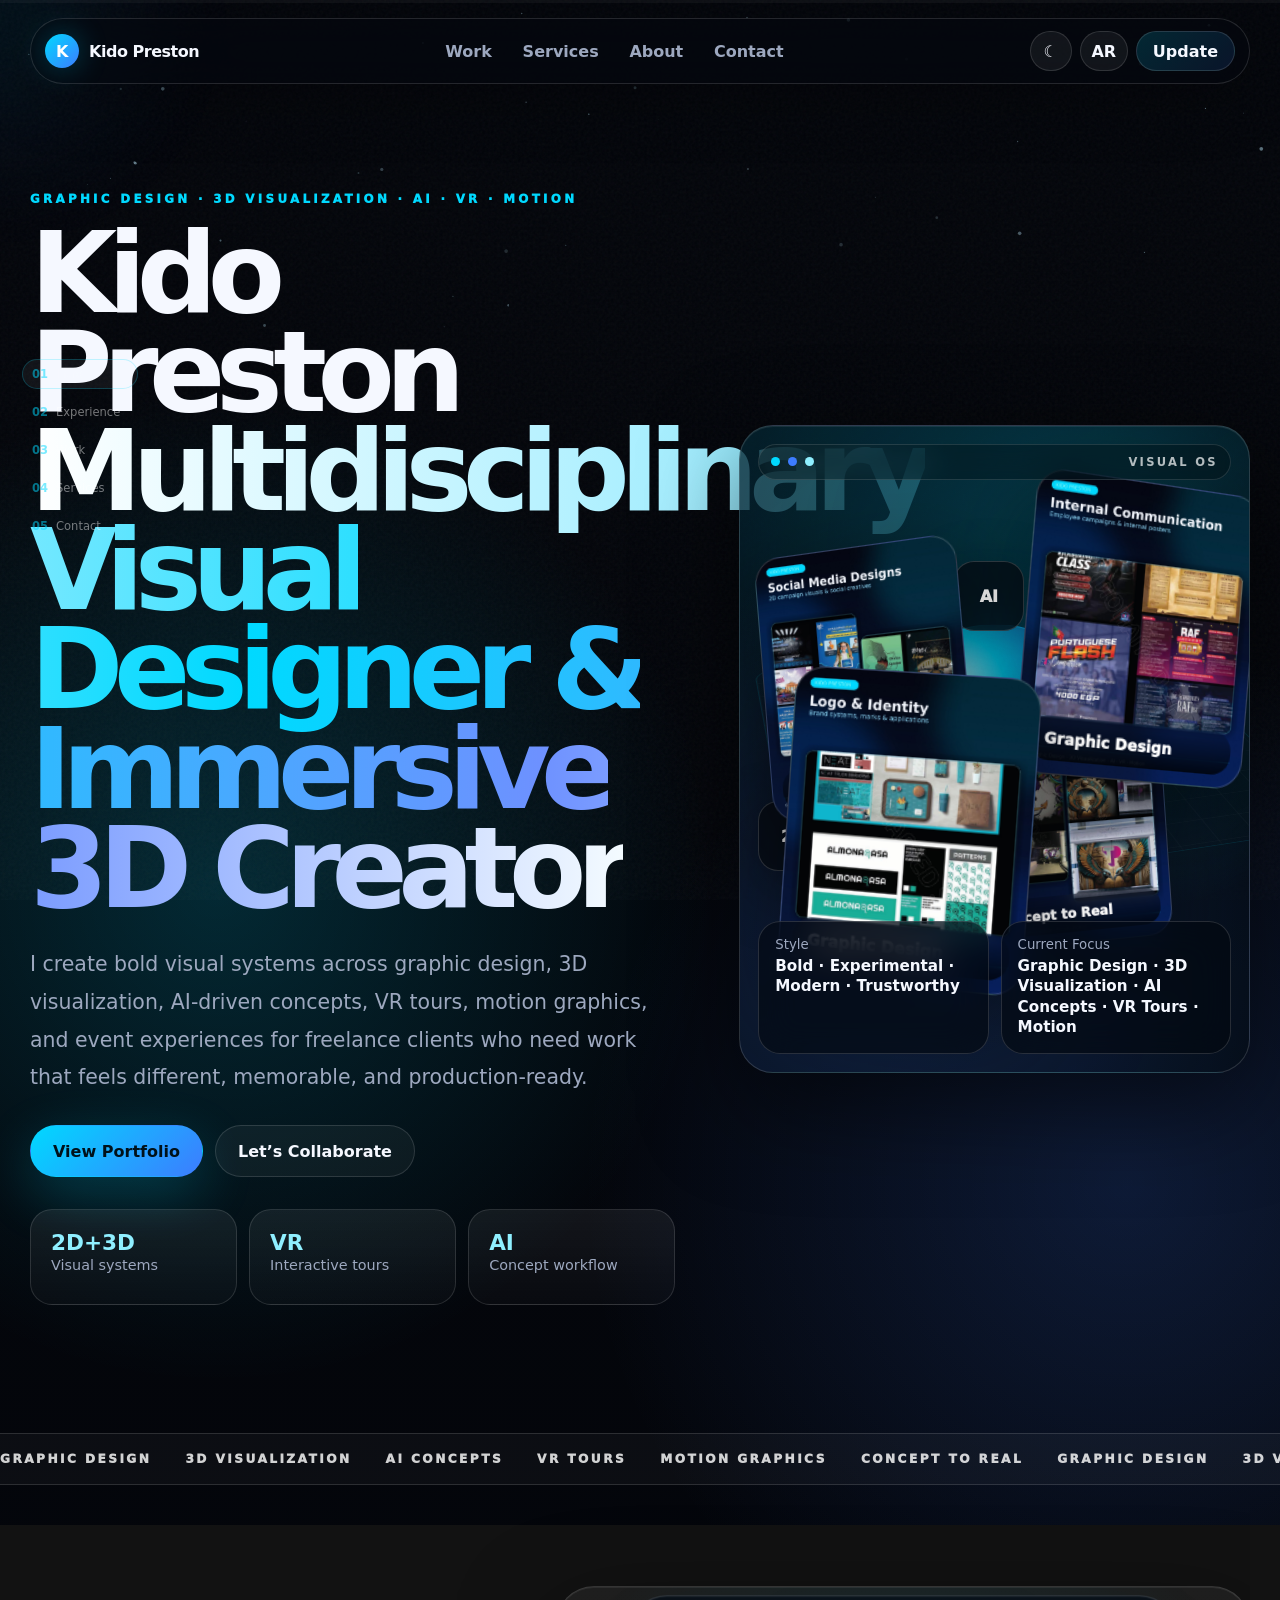
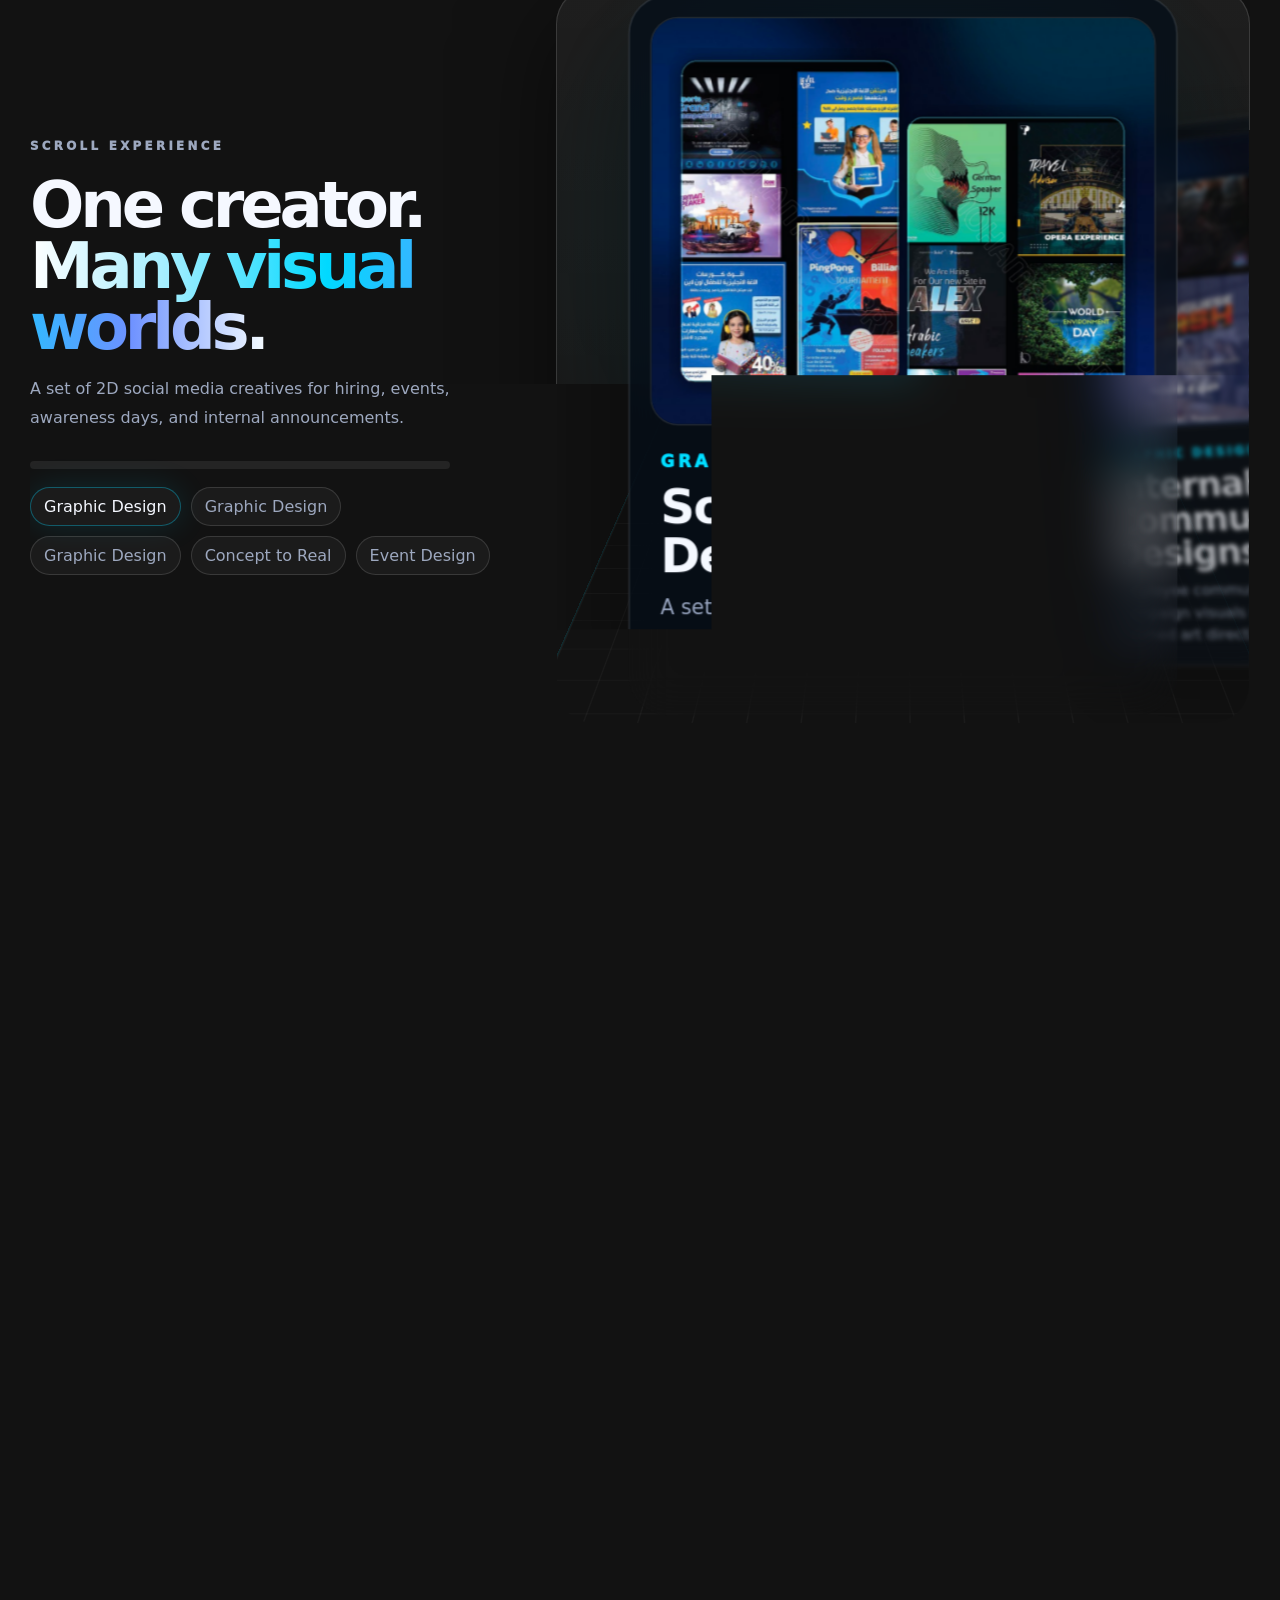
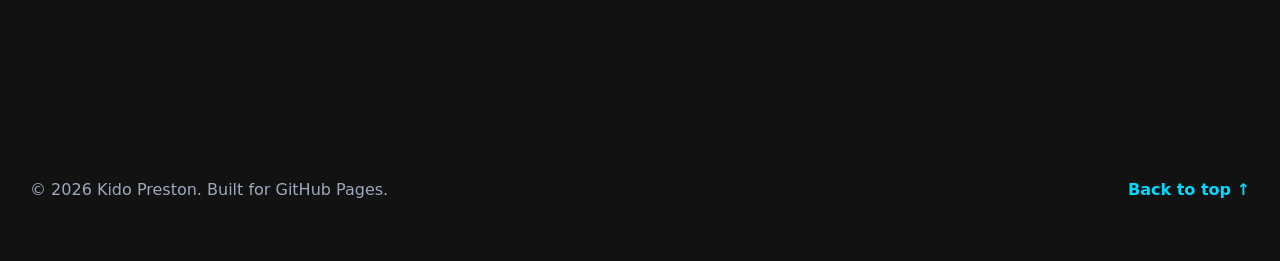
==== commit 4c35881e: "Add interactive portfolio scroll experience" ====
--- a/index.html
+++ b/index.html
@@ -3,40 +3,31 @@
 <head>
   <meta charset="UTF-8" />
   <meta name="viewport" content="width=device-width, initial-scale=1.0" />
-  <meta name="description" content="Kido Preston - multidisciplinary visual designer, 3D creator, AI visual artist, VR tours and motion graphics portfolio." />
-  <meta name="theme-color" content="#07070b" />
+  <meta name="description" content="Kido Preston — multidisciplinary visual designer, 3D creator, AI visual artist, VR tours and motion graphics portfolio." />
+  <meta name="theme-color" content="#05070d" />
   <title>Kido Preston | Visual Designer & 3D Creator</title>
   <link rel="icon" href="assets/brand/favicon.svg" type="image/svg+xml" />
   <link rel="stylesheet" href="css/styles.css" />
 </head>
 <body>
-  <div class="scroll-progress" aria-hidden="true"><span></span></div>
-  <div class="cursor-aura" id="cursorAura" aria-hidden="true"></div>
-  <nav class="scroll-rail" aria-label="Section progress">
-    <a href="#top" data-section="top"><span>01</span>Start</a>
-    <a href="#work" data-section="work"><span>02</span>Work</a>
-    <a href="#services" data-section="services"><span>03</span>Services</a>
-    <a href="#about" data-section="about"><span>04</span>About</a>
-    <a href="#contact" data-section="contact"><span>05</span>Contact</a>
-  </nav>
-  <div class="scroll-hud" aria-hidden="true">
-    <span id="scrollChapter">Start</span>
-    <strong id="scrollPercent">0%</strong>
-  </div>
+  <div class="scroll-progress" aria-hidden="true"><span id="scrollProgress"></span></div>
   <div class="noise" aria-hidden="true"></div>
   <canvas id="starfield" aria-hidden="true"></canvas>
+  <div class="cursor-aura" id="cursorAura" aria-hidden="true"></div>
 
   <header class="site-header" id="top">
-    <a class="brand" href="#top" aria-label="Go to top">
-      <span class="brand-mark">◈</span>
+    <a class="brand" href="#top" data-scroll-link aria-label="Go to top">
+      <span class="brand-mark">K</span>
       <span data-profile="shortName">Kido Preston</span>
     </a>
+
     <nav class="main-nav" aria-label="Main navigation">
-      <a href="#work" data-i18n="navWork">Work</a>
-      <a href="#services" data-i18n="navServices">Services</a>
-      <a href="#about" data-i18n="navAbout">About</a>
-      <a href="#contact" data-i18n="navContact">Contact</a>
+      <a href="#work" data-scroll-link data-i18n="navWork">Work</a>
+      <a href="#services" data-scroll-link data-i18n="navServices">Services</a>
+      <a href="#about" data-scroll-link data-i18n="navAbout">About</a>
+      <a href="#contact" data-scroll-link data-i18n="navContact">Contact</a>
     </nav>
+
     <div class="header-actions">
       <button class="icon-btn" id="themeToggle" type="button" aria-label="Toggle dark mode">☾</button>
       <button class="icon-btn lang-btn" id="langToggle" type="button" aria-label="Switch language">AR</button>
@@ -44,45 +35,47 @@
     </div>
   </header>
 
+  <nav class="scroll-rail" aria-label="Page sections">
+    <a href="#top" data-scroll-link data-section="top"><span>01</span>Intro</a>
+    <a href="#experience" data-scroll-link data-section="experience"><span>02</span>Experience</a>
+    <a href="#work" data-scroll-link data-section="work"><span>03</span>Work</a>
+    <a href="#services" data-scroll-link data-section="services"><span>04</span>Services</a>
+    <a href="#contact" data-scroll-link data-section="contact"><span>05</span>Contact</a>
+  </nav>
+
   <main>
-    <section class="hero section-pad">
+    <section class="hero section-pad" aria-label="Portfolio introduction">
       <div class="hero-grid">
         <div class="hero-copy reveal">
           <p class="eyebrow" data-i18n="heroEyebrow">Graphic Design · 3D Visualization · AI · VR · Motion</p>
           <h1><span data-profile="name">Kido Preston</span><br><span class="gradient-text" data-profile="title">Multidisciplinary Visual Designer & 3D Creator</span></h1>
-          <p class="hero-text" data-profile="intro">I build cinematic visual identities, immersive event worlds, 3D characters, and creative campaigns that feel bold, premium, and memorable.</p>
+          <p class="hero-text" data-profile="intro">I create bold visual systems across graphic design, 3D visualization, AI-driven concepts, VR tours, motion graphics, and event experiences.</p>
           <div class="hero-actions">
-            <a class="primary-btn" href="#work" data-i18n="viewPortfolio">View Portfolio</a>
-            <a class="secondary-btn" href="#contact" data-i18n="letsCollaborate">Let’s Collaborate</a>
+            <a class="primary-btn magnetic" href="#work" data-scroll-link data-i18n="viewPortfolio">View Portfolio</a>
+            <a class="secondary-btn magnetic" href="#contact" data-scroll-link data-i18n="letsCollaborate">Let’s Collaborate</a>
           </div>
           <div class="stats" id="stats"></div>
         </div>
 
-        <div class="hero-visual reveal" id="heroVisual" aria-label="Rotating 3D portfolio gallery visual">
-          <div class="visual-grid" aria-hidden="true"></div>
-          <div class="visual-orbit-label">
-            <small data-i18n="styleLabel">Style</small>
-            <strong data-profile="heroStyle">Crazy Creative · Experimental · Trustworthy</strong>
+        <aside class="hero-lab reveal" id="heroLab" aria-label="Interactive portfolio preview">
+          <div class="lab-chrome">
+            <span></span><span></span><span></span>
+            <strong>Visual OS</strong>
           </div>
-          <div class="visual-frame" aria-hidden="true">
-            <div class="gallery-scene" id="heroGallery"></div>
-            <div class="visual-core">
-              <small>PORTFOLIO</small>
-              <strong>3D Gallery</strong>
+          <div class="lab-stage" id="heroGallery">
+            <div class="lab-placeholder">Loading visual system</div>
+          </div>
+          <div class="lab-footer">
+            <div>
+              <small data-i18n="styleLabel">Style</small>
+              <strong data-profile="heroStyle">Bold · Experimental · Modern · Trustworthy</strong>
+            </div>
+            <div>
+              <small data-i18n="currentFocus">Current Focus</small>
+              <strong data-profile="focus">Graphic Design · 3D Visualization · AI Concepts · VR Tours · Motion</strong>
             </div>
           </div>
-          <div class="capability-dock" aria-label="Core disciplines">
-            <span>2D</span>
-            <span>3D</span>
-            <span>AI</span>
-            <span>VR</span>
-            <span>Motion</span>
-          </div>
-          <div class="visual-caption">
-            <small data-i18n="currentFocus">Current Focus</small>
-            <strong data-profile="focus">Graphic Design · 3D Visuals · AI · VR · Motion</strong>
-          </div>
-        </div>
+        </aside>
       </div>
     </section>
 
@@ -90,6 +83,22 @@
       <div class="marquee-track">
         <span>Graphic Design</span><span>3D Visualization</span><span>AI Concepts</span><span>VR Tours</span><span>Motion Graphics</span><span>Concept to Real</span>
         <span>Graphic Design</span><span>3D Visualization</span><span>AI Concepts</span><span>VR Tours</span><span>Motion Graphics</span><span>Concept to Real</span>
+      </div>
+    </section>
+
+    <section class="scroll-showcase" id="experience" aria-label="Interactive scroll showcase">
+      <div class="showcase-sticky">
+        <div class="showcase-copy">
+          <p class="eyebrow">Scroll Experience</p>
+          <h2>One creator.<br><span class="gradient-text">Many visual worlds.</span></h2>
+          <p id="showcaseText">As you scroll, the work moves like a visual machine — graphic systems, 3D worlds, AI concepts, VR spaces, and motion ideas passing through one creative pipeline.</p>
+          <div class="showcase-meter" aria-hidden="true"><span id="showcaseMeter"></span></div>
+          <ul class="showcase-tabs" id="showcaseTabs"></ul>
+        </div>
+        <div class="showcase-viewport" id="showcaseViewport">
+          <div class="depth-grid" aria-hidden="true"></div>
+          <div class="runway" id="runway"></div>
+        </div>
       </div>
     </section>
 
@@ -112,8 +121,8 @@
 
       <div class="project-grid" id="projectGrid" aria-live="polite"></div>
       <div class="work-note reveal">
-        <span>Every category can open as a simple visual preview or grow into a full case study with gallery images.</span>
-        <b>Designed for future updates</b>
+        <span>Each card is clean on purpose: cover image first, project story second, no messy text-over-image overlap.</span>
+        <b>Built to grow into case studies</b>
       </div>
     </section>
 
@@ -153,7 +162,7 @@
 
   <footer class="footer">
     <p>© <span id="year"></span> <span data-profile="name">Kido Preston</span>. Built for GitHub Pages.</p>
-    <a href="#top" data-scroll-top data-i18n="backToTop">Back to top ↑</a>
+    <a href="#top" data-scroll-link data-i18n="backToTop">Back to top ↑</a>
   </footer>
 
   <button class="back-top" id="backTop" type="button" aria-label="Scroll back to top">↑</button>
--- a/css/styles.css
+++ b/css/styles.css
@@ -1,1643 +1,768 @@
 :root {
   color-scheme: dark;
-  --bg: #07070b;
-  --bg-soft: #10111a;
-  --bg-card: rgba(255,255,255,.07);
-  --text: #f5f7ff;
-  --muted: #a5acc4;
-  --line: rgba(255,255,255,.14);
-  --accent: #8a5cff;
-  --accent-2: #00e0ff;
-  --accent-3: #ff4ecd;
-  --shadow: 0 24px 90px rgba(0,0,0,.45);
+  --bg: #05070d;
+  --bg-2: #09111d;
+  --surface: rgba(9, 18, 31, .74);
+  --surface-2: rgba(255, 255, 255, .055);
+  --text: #f5f8ff;
+  --muted: #9da8bf;
+  --soft: #d8e5ff;
+  --line: rgba(255, 255, 255, .13);
+  --line-strong: rgba(0, 213, 255, .34);
+  --accent: #00d9ff;
+  --accent-2: #3d7cff;
+  --accent-3: #8fefff;
   --radius: 28px;
-  --max: 1180px;
-  --blur: blur(24px);
+  --max: 1220px;
+  --shadow: 0 32px 95px rgba(0, 0, 0, .52);
+  --scrollProgress: 0;
   font-family: Inter, ui-sans-serif, system-ui, -apple-system, BlinkMacSystemFont, "Segoe UI", sans-serif;
 }
 
 body.light {
   color-scheme: light;
-  --bg: #f7f7fb;
-  --bg-soft: #ffffff;
-  --bg-card: rgba(10, 10, 20, .06);
-  --text: #0d0f18;
-  --muted: #575e75;
-  --line: rgba(8, 11, 20, .14);
-  --shadow: 0 24px 90px rgba(42,48,74,.14);
+  --bg: #f4f7ff;
+  --bg-2: #ffffff;
+  --surface: rgba(255,255,255,.78);
+  --surface-2: rgba(11, 32, 64, .065);
+  --text: #07111f;
+  --muted: #52627a;
+  --soft: #0a1a32;
+  --line: rgba(7, 22, 44, .14);
+  --line-strong: rgba(0, 113, 205, .34);
+  --shadow: 0 30px 90px rgba(25, 45, 80, .15);
 }
 
 * { box-sizing: border-box; }
-html { scroll-behavior: smooth; }
+html { scroll-behavior: smooth; scroll-padding-top: 110px; }
 body {
   margin: 0;
+  min-height: 100vh;
+  color: var(--text);
   background:
-    radial-gradient(circle at 20% 20%, rgba(138,92,255,.22), transparent 34rem),
-    radial-gradient(circle at 78% 12%, rgba(0,224,255,.15), transparent 30rem),
-    radial-gradient(circle at 45% 90%, rgba(255,78,205,.13), transparent 26rem),
-    var(--bg);
-  color: var(--text);
-  min-height: 100vh;
+    radial-gradient(circle at 17% 9%, rgba(0, 217, 255, .17), transparent 31rem),
+    radial-gradient(circle at 88% 12%, rgba(61, 124, 255, .18), transparent 34rem),
+    radial-gradient(circle at 55% 92%, rgba(0, 217, 255, .09), transparent 36rem),
+    linear-gradient(180deg, #03050a 0%, var(--bg) 42%, #06101e 100%);
   overflow-x: hidden;
 }
 
-body::selection { background: var(--accent); color: #fff; }
-
+body::selection { background: var(--accent); color: #001018; }
+body.modal-open { overflow: hidden; }
 a { color: inherit; text-decoration: none; }
 button, input { font: inherit; }
-code { color: var(--accent-2); }
+button { cursor: pointer; }
+img { max-width: 100%; display: block; }
 
 .noise {
   position: fixed;
   inset: 0;
+  z-index: 1;
   pointer-events: none;
-  opacity: .08;
-  z-index: 1;
-  background-image: url("data:image/svg+xml,%3Csvg viewBox='0 0 400 400' xmlns='http://www.w3.org/2000/svg'%3E%3Cfilter id='noiseFilter'%3E%3CfeTurbulence type='fractalNoise' baseFrequency='.85' numOctaves='3' stitchTiles='stitch'/%3E%3C/filter%3E%3Crect width='100%25' height='100%25' filter='url(%23noiseFilter)'/%3E%3C/svg%3E");
-}
-
+  opacity: .065;
+  background-image: url("data:image/svg+xml,%3Csvg viewBox='0 0 400 400' xmlns='http://www.w3.org/2000/svg'%3E%3Cfilter id='n'%3E%3CfeTurbulence type='fractalNoise' baseFrequency='.75' numOctaves='3' stitchTiles='stitch'/%3E%3C/filter%3E%3Crect width='400' height='400' filter='url(%23n)' opacity='.62'/%3E%3C/svg%3E");
+}
 #starfield {
   position: fixed;
   inset: 0;
+  width: 100%;
+  height: 100%;
   z-index: 0;
   pointer-events: none;
-  opacity: .7;
-}
-
-.site-header {
-  position: sticky;
-  top: 16px;
-  width: min(var(--max), calc(100% - 32px));
-  margin: 16px auto 0;
-  z-index: 50;
-  display: flex;
-  align-items: center;
-  justify-content: space-between;
-  gap: 16px;
-  padding: 12px 14px;
-  border: 1px solid var(--line);
-  background: rgba(7,7,11,.65);
-  backdrop-filter: var(--blur);
-  border-radius: 999px;
-  box-shadow: var(--shadow);
-}
-body.light .site-header { background: rgba(255,255,255,.66); }
-
-.brand, .main-nav, .header-actions, .hero-actions, .toolbar, .contact-actions, .stats {
-  display: flex;
-  align-items: center;
-}
-.brand { gap: 10px; font-weight: 800; letter-spacing: -.02em; }
-.brand-mark {
-  width: 34px; height: 34px;
-  display: grid; place-items: center;
+  opacity: .9;
+}
+.cursor-aura {
+  position: fixed;
+  z-index: 2;
+  width: 420px;
+  height: 420px;
+  pointer-events: none;
+  translate: -50% -50%;
   border-radius: 50%;
-  background: linear-gradient(135deg, var(--accent), var(--accent-2));
-  color: #fff;
-  box-shadow: 0 0 34px rgba(138,92,255,.45);
-}
-.main-nav { gap: 6px; }
-.main-nav a, .pill-link, .icon-btn {
-  border: 1px solid transparent;
-  background: transparent;
-  color: var(--muted);
-  border-radius: 999px;
-  padding: 10px 14px;
-  transition: .24s ease;
-}
-.main-nav a:hover, .pill-link:hover, .icon-btn:hover {
-  border-color: var(--line);
-  background: var(--bg-card);
-  color: var(--text);
-}
-.header-actions { gap: 6px; }
-.icon-btn { cursor: pointer; width: 42px; height: 42px; padding: 0; }
-.pill-link { background: linear-gradient(135deg, rgba(138,92,255,.26), rgba(0,224,255,.14)); color: var(--text); }
-
-.section-pad {
-  position: relative;
-  z-index: 2;
-  width: min(var(--max), calc(100% - 36px));
-  margin: 0 auto;
-  padding: 92px 0;
-}
-
-.hero { min-height: calc(100vh - 100px); display: flex; align-items: center; }
-.hero-grid {
-  width: 100%;
-  display: grid;
-  grid-template-columns: 1.03fr .97fr;
-  align-items: center;
-  gap: 56px;
-}
-.eyebrow {
-  margin: 0 0 16px;
-  color: var(--accent-2);
-  text-transform: uppercase;
-  font-weight: 800;
-  letter-spacing: .17em;
-  font-size: .76rem;
-}
-h1, h2, h3, p { margin-top: 0; }
-h1 {
-  margin-bottom: 22px;
-  font-size: clamp(3.4rem, 8vw, 7.9rem);
-  line-height: .88;
-  letter-spacing: -.075em;
-}
-h2 { font-size: clamp(2.1rem, 5vw, 4.5rem); line-height: .95; letter-spacing: -.055em; margin-bottom: 0; }
-h3 { font-size: 1.15rem; letter-spacing: -.025em; }
-.gradient-text {
-  background: linear-gradient(90deg, var(--text), var(--accent-2), var(--accent-3));
-  -webkit-background-clip: text;
-  background-clip: text;
-  color: transparent;
-}
-.hero-text {
-  color: var(--muted);
-  max-width: 680px;
-  font-size: clamp(1.05rem, 2vw, 1.35rem);
-  line-height: 1.65;
-}
-.hero-actions { gap: 12px; margin: 28px 0 28px; flex-wrap: wrap; }
-.primary-btn, .secondary-btn, .filter-btn, .admin-btn {
-  display: inline-flex;
-  align-items: center;
-  justify-content: center;
-  border-radius: 999px;
-  min-height: 48px;
-  padding: 0 20px;
-  border: 1px solid var(--line);
-  font-weight: 800;
-  cursor: pointer;
-  transition: transform .24s ease, border-color .24s ease, background .24s ease;
-}
-.primary-btn, .admin-btn.primary {
-  border: 0;
-  background: linear-gradient(135deg, var(--accent), var(--accent-2));
-  color: #fff;
-  box-shadow: 0 18px 42px rgba(138,92,255,.28);
-}
-.secondary-btn, .filter-btn, .admin-btn { background: var(--bg-card); color: var(--text); }
-.primary-btn:hover, .secondary-btn:hover, .filter-btn:hover, .admin-btn:hover { transform: translateY(-2px); border-color: rgba(255,255,255,.38); }
-.stats { gap: 12px; flex-wrap: wrap; }
-.stat {
-  min-width: 126px;
-  border: 1px solid var(--line);
-  border-radius: 18px;
-  padding: 14px 16px;
-  background: var(--bg-card);
-  backdrop-filter: var(--blur);
-}
-.stat strong { display: block; font-size: 1.35rem; }
-.stat span { color: var(--muted); font-size: .86rem; }
-
-.hero-visual {
-  position: relative;
-  min-height: 640px;
-  border-radius: var(--radius);
-  border: 1px solid var(--line);
-  background:
-    linear-gradient(135deg, rgba(255,255,255,.08), transparent),
-    radial-gradient(circle at 50% 50%, rgba(138,92,255,.15), transparent 25rem);
-  overflow: hidden;
-  box-shadow: var(--shadow);
-  backdrop-filter: var(--blur);
-}
-.hero-visual::before {
-  content: "";
-  position: absolute;
-  inset: 10%;
-  border: 1px solid rgba(255,255,255,.08);
-  border-radius: 50%;
-  animation: slowSpin 24s linear infinite;
-}
-.orb {
-  position: absolute;
-  border-radius: 50%;
-  filter: blur(.2px);
-}
-.orb-main {
-  width: 300px; height: 300px;
-  top: 145px; left: 50%; transform: translateX(-50%);
-  background: radial-gradient(circle at 35% 30%, #fff, var(--accent-2) 17%, var(--accent) 43%, #1a1240 73%);
-  box-shadow: inset -28px -38px 80px rgba(0,0,0,.48), 0 0 110px rgba(138,92,255,.45);
-  animation: float 5s ease-in-out infinite;
-}
-.orb-second {
-  width: 112px; height: 112px;
-  right: 12%; top: 110px;
-  background: radial-gradient(circle at 30% 25%, #fff, #ff4ecd 22%, #351044 72%);
-  box-shadow: 0 0 70px rgba(255,78,205,.38);
-  animation: float 7s ease-in-out infinite reverse;
-}
-.orbit {
-  position: absolute;
-  inset: 160px 15% auto;
-  height: 330px;
-  border: 1px solid rgba(255,255,255,.14);
-  border-radius: 50%;
-  transform: rotate(var(--r));
-}
-.orbit span {
-  position: absolute;
-  top: 18px; left: 50%;
-  transform: translateX(-50%) rotate(calc(var(--r) * -1));
-  width: 46px; height: 46px;
-  display: grid; place-items: center;
-  border-radius: 50%;
-  border: 1px solid var(--line);
-  background: rgba(7,7,11,.72);
-  font-weight: 900;
-}
-.orbit-one { --r: 8deg; animation: slowSpin 17s linear infinite; }
-.orbit-two { --r: 68deg; animation: slowSpin 22s linear infinite reverse; }
-.orbit-three { --r: -44deg; animation: slowSpin 27s linear infinite; }
-.glass-card {
-  border: 1px solid var(--line);
-  background: rgba(255,255,255,.09);
-  backdrop-filter: var(--blur);
-  box-shadow: var(--shadow);
-}
-.floating-card {
-  position: absolute;
-  width: min(260px, 72%);
-  border-radius: 24px;
-  padding: 18px;
-}
-.floating-card small { color: var(--muted); display: block; margin-bottom: 6px; }
-.floating-card strong { display: block; line-height: 1.25; }
-.card-one { left: 28px; bottom: 34px; animation: float 6s ease-in-out infinite; }
-.card-two { right: 28px; bottom: 126px; animation: float 7s ease-in-out infinite reverse; }
-
-.marquee-strip {
-  position: relative;
-  z-index: 2;
-  border-block: 1px solid var(--line);
-  overflow: hidden;
-  padding: 16px 0;
-  background: rgba(255,255,255,.04);
-  backdrop-filter: var(--blur);
-}
-.marquee-track { display: flex; width: max-content; gap: 34px; animation: marquee 26s linear infinite; }
-.marquee-track span { font-size: clamp(1.1rem, 3vw, 2.4rem); font-weight: 900; letter-spacing: -.04em; color: transparent; -webkit-text-stroke: 1px rgba(255,255,255,.36); }
-body.light .marquee-track span { -webkit-text-stroke: 1px rgba(13,15,24,.34); }
-
-.section-head {
-  display: grid;
-  grid-template-columns: 1fr minmax(260px, 440px);
-  gap: 32px;
-  align-items: end;
-  margin-bottom: 32px;
-}
-.section-head > p { color: var(--muted); line-height: 1.7; margin-bottom: 0; }
-.toolbar { justify-content: space-between; gap: 16px; margin-bottom: 28px; flex-wrap: wrap; }
-.filters { display: flex; gap: 10px; flex-wrap: wrap; }
-.filter-btn.active { background: linear-gradient(135deg, rgba(138,92,255,.36), rgba(0,224,255,.20)); color: var(--text); border-color: rgba(255,255,255,.3); }
-.search-box {
-  width: min(100%, 340px);
-  display: flex;
-  align-items: center;
-  gap: 10px;
-  border: 1px solid var(--line);
-  border-radius: 999px;
-  padding: 0 14px;
-  min-height: 48px;
-  background: var(--bg-card);
-}
-.search-box input { width: 100%; border: 0; outline: 0; color: var(--text); background: transparent; }
-.search-box input::placeholder { color: var(--muted); }
-.project-grid {
-  display: grid;
-  grid-template-columns: repeat(3, 1fr);
-  gap: 18px;
-}
-.project-card {
-  position: relative;
-  overflow: hidden;
-  min-height: 430px;
-  border-radius: 28px;
-  border: 1px solid var(--line);
-  background: var(--bg-soft);
-  cursor: pointer;
-  box-shadow: 0 14px 55px rgba(0,0,0,.18);
-  transition: transform .28s ease, border-color .28s ease;
-}
-.project-card:hover { transform: translateY(-7px); border-color: rgba(255,255,255,.36); }
-.project-media {
-  position: absolute;
-  inset: 0;
-  background-size: cover;
-  background-position: center;
-  background-repeat: no-repeat;
-  background-color: #030712;
-  transition: transform .7s ease;
-}
-.project-card:hover .project-media { transform: scale(1.06); }
-.project-media::after {
-  content: "";
-  position: absolute;
-  inset: 0;
-  background: linear-gradient(180deg, transparent 12%, rgba(0,0,0,.30) 45%, rgba(0,0,0,.88));
-}
-.project-content {
-  position: absolute;
-  inset: auto 0 0;
-  padding: 24px;
-  z-index: 2;
-}
-.project-tags { display: flex; flex-wrap: wrap; gap: 8px; margin-bottom: 12px; }
-.tag {
-  display: inline-flex;
-  align-items: center;
-  min-height: 28px;
-  padding: 0 10px;
-  border-radius: 999px;
-  background: rgba(255,255,255,.12);
-  border: 1px solid rgba(255,255,255,.12);
-  color: rgba(255,255,255,.9);
-  font-size: .78rem;
-  font-weight: 750;
-}
-.project-content p { color: rgba(255,255,255,.72); line-height: 1.55; margin-bottom: 0; }
-
-.service-grid { display: grid; grid-template-columns: repeat(4, 1fr); gap: 16px; }
-.service-card, .about-card, .contact-card, .admin-panel {
-  border: 1px solid var(--line);
-  border-radius: var(--radius);
-  background: var(--bg-card);
-  backdrop-filter: var(--blur);
-  box-shadow: var(--shadow);
-}
-.service-card { padding: 24px; min-height: 250px; }
-.service-icon { font-size: 2rem; margin-bottom: 32px; }
-.service-card p { color: var(--muted); line-height: 1.7; }
-.about-card {
-  display: grid;
-  grid-template-columns: .85fr 1.15fr;
-  gap: 36px;
-  padding: clamp(26px, 5vw, 54px);
-}
-.about-card p { color: var(--muted); line-height: 1.85; font-size: 1.05rem; }
-.skill-cloud { list-style: none; padding: 0; margin: 24px 0 0; display: flex; flex-wrap: wrap; gap: 10px; }
-.skill-cloud li { padding: 10px 13px; border-radius: 999px; background: var(--bg-card); border: 1px solid var(--line); color: var(--text); }
-.contact-card { text-align: center; padding: clamp(32px, 7vw, 76px); }
-.contact-card h2 { max-width: 760px; margin-inline: auto; }
-.contact-card p { max-width: 680px; margin: 20px auto 28px; color: var(--muted); line-height: 1.8; }
-.contact-actions { justify-content: center; gap: 12px; flex-wrap: wrap; }
-.footer {
-  position: relative;
-  z-index: 2;
-  width: min(var(--max), calc(100% - 36px));
-  margin: 0 auto;
-  padding: 24px 0 44px;
-  display: flex;
-  justify-content: space-between;
-  gap: 20px;
-  color: var(--muted);
-}
-
-.project-modal {
-  width: min(980px, calc(100% - 28px));
-  max-height: min(92vh, 980px);
-  border: 1px solid var(--line);
-  border-radius: 30px;
-  padding: 0;
-  background: var(--bg-soft);
-  color: var(--text);
-  box-shadow: var(--shadow);
-  overflow-y: auto;
-  overflow-x: hidden;
-  overscroll-behavior: contain;
-  scrollbar-gutter: stable;
-}
-.project-modal::backdrop { background: rgba(0,0,0,.72); backdrop-filter: blur(8px); }
-.modal-close {
-  position: sticky;
-  top: 14px;
-  z-index: 8;
-  width: 44px; height: 44px;
-  margin: 14px 14px -58px auto;
-  display: grid;
-  place-items: center;
-  border: 1px solid var(--line);
-  border-radius: 50%;
-  background: rgba(0,0,0,.62);
-  backdrop-filter: blur(14px);
-  color: #fff;
-  font-size: 1.6rem;
-  cursor: pointer;
-}
-.modal-hero { min-height: 440px; background-size: cover; background-position: center; background-repeat: no-repeat; position: relative; }
-.modal-hero::after { content: ""; position: absolute; inset: 0; background: linear-gradient(180deg, transparent, rgba(0,0,0,.88)); }
-.modal-copy { position: relative; z-index: 2; padding: 250px 34px 30px; }
-.modal-copy h2 { font-size: clamp(2.2rem, 6vw, 4.7rem); }
-.modal-details { padding: 30px 34px 36px; display: grid; grid-template-columns: 1fr .55fr; gap: 28px; }
-.modal-details p, .modal-details li { color: var(--muted); line-height: 1.8; }
-.modal-meta { border: 1px solid var(--line); border-radius: 22px; padding: 20px; background: var(--bg-card); height: max-content; }
-.modal-meta strong { display: block; margin-top: 12px; }
-.modal-meta span { color: var(--muted); }
-
-.reveal { opacity: 0; transform: translateY(22px); transition: .8s ease; }
-.reveal.visible { opacity: 1; transform: translateY(0); }
-
-.admin-page { background: var(--bg); }
-.admin-wrap { position: relative; z-index: 2; width: min(1100px, calc(100% - 36px)); margin: 0 auto; padding: 56px 0; }
-.admin-panel { padding: 24px; margin-top: 22px; }
-.admin-grid { display: grid; grid-template-columns: repeat(2, 1fr); gap: 14px; }
-.admin-field { display: grid; gap: 7px; }
-.admin-field.full { grid-column: 1 / -1; }
-.admin-field label { color: var(--muted); font-size: .9rem; }
-.admin-field input, .admin-field textarea, .admin-field select {
-  border: 1px solid var(--line);
-  background: rgba(255,255,255,.06);
-  color: var(--text);
-  border-radius: 16px;
-  padding: 12px 14px;
-  outline: none;
-}
-.admin-field textarea { min-height: 110px; resize: vertical; }
-.admin-actions { display: flex; gap: 10px; flex-wrap: wrap; margin-top: 16px; }
-.admin-list { display: grid; gap: 10px; margin-top: 18px; }
-.admin-item { display: flex; justify-content: space-between; gap: 12px; align-items: center; border: 1px solid var(--line); border-radius: 18px; padding: 12px; background: rgba(255,255,255,.05); }
-.admin-item small { color: var(--muted); display: block; margin-top: 4px; }
-.admin-btn.danger { color: #ff9aa8; }
-.help-box { border: 1px solid var(--line); border-radius: 22px; padding: 18px; background: var(--bg-card); color: var(--muted); line-height: 1.8; }
-
-@keyframes float { 0%,100%{ transform: translateY(0); } 50%{ transform: translateY(-18px); } }
-@keyframes slowSpin { to { transform: rotate(360deg); } }
-@keyframes marquee { to { transform: translateX(-50%); } }
-
-@media (max-width: 980px) {
-  .main-nav { display: none; }
-  .hero-grid, .section-head, .about-card, .modal-details { grid-template-columns: 1fr; }
-  .hero { min-height: auto; }
-  .hero-visual { min-height: 520px; }
-  .project-grid, .service-grid { grid-template-columns: repeat(2, 1fr); }
-}
-@media (max-width: 640px) {
-  .site-header { top: 8px; width: calc(100% - 18px); margin-top: 8px; }
-  .brand { font-size: .9rem; }
-  .pill-link { display: none; }
-  .section-pad { width: min(100% - 24px, var(--max)); padding: 64px 0; }
-  h1 { font-size: clamp(3.1rem, 18vw, 5.1rem); }
-  .hero-grid { gap: 28px; }
-  .hero-visual { min-height: 430px; }
-  .orb-main { width: 230px; height: 230px; top: 110px; }
-  .orbit { inset: 125px 8% auto; height: 255px; }
-  .project-grid, .service-grid, .admin-grid { grid-template-columns: 1fr; }
-  .project-card { min-height: 390px; }
-  .footer { flex-direction: column; }
-}
-
-/* Kido Preston custom creative direction */
-:root {
-  --accent: #0b67ff;
-  --accent-2: #00d9ff;
-  --accent-3: #7aa7ff;
-}
-body {
-  background:
-    radial-gradient(circle at 18% 20%, rgba(0, 112, 255, .23), transparent 34rem),
-    radial-gradient(circle at 80% 10%, rgba(0, 217, 255, .16), transparent 30rem),
-    radial-gradient(circle at 54% 92%, rgba(12, 67, 255, .16), transparent 28rem),
-    linear-gradient(180deg, #04060c, var(--bg));
-}
-.gradient-text {
-  background: linear-gradient(90deg, #f8fbff, var(--accent-2), #6aa8ff, #ffffff);
-  -webkit-background-clip: text;
-  background-clip: text;
-}
-.lang-btn {
-  font-size: .82rem;
-  font-weight: 900;
-  letter-spacing: .02em;
-}
-.hero-visual {
-  perspective: 1200px;
-  isolation: isolate;
-  background:
-    radial-gradient(circle at 50% 45%, rgba(0, 217, 255, .18), transparent 20rem),
-    radial-gradient(circle at 65% 62%, rgba(11, 103, 255, .22), transparent 22rem),
-    linear-gradient(135deg, rgba(255,255,255,.08), rgba(255,255,255,.02));
-}
-.hero-visual::before {
-  inset: 8%;
-  border-radius: 42%;
-  border: 1px solid rgba(0,217,255,.18);
-  box-shadow: 0 0 70px rgba(0,217,255,.10);
-}
-.gallery-scene {
-  position: absolute;
-  inset: 9% 8% 12%;
-  transform-style: preserve-3d;
-  animation: galleryTurn 20s linear infinite;
-}
-.gallery-scene:hover { animation-play-state: paused; }
-.hero-gallery-card {
-  position: absolute;
-  left: 50%;
-  top: 50%;
-  width: min(260px, 46%);
-  aspect-ratio: 1 / 1;
-  transform-style: preserve-3d;
-  transform: translate(-50%, -50%);
-  border: 1px solid rgba(255,255,255,.22);
-  border-radius: 24px;
-  background-size: cover;
-  background-position: center;
-  box-shadow: 0 28px 80px rgba(0,0,0,.52), 0 0 42px rgba(0,217,255,.12);
-  overflow: hidden;
-}
-.hero-gallery-card::after {
-  content: "";
-  position: absolute;
-  inset: 0;
-  background: linear-gradient(180deg, transparent 35%, rgba(0,0,0,.78));
-}
-.hero-gallery-card span {
-  position: absolute;
-  z-index: 2;
-  left: 14px;
-  right: 14px;
-  bottom: 14px;
-  display: inline-flex;
-  width: max-content;
-  max-width: calc(100% - 28px);
-  padding: 8px 11px;
-  border-radius: 999px;
-  background: rgba(1,9,18,.72);
-  border: 1px solid rgba(255,255,255,.22);
-  color: #fff;
-  font-size: .72rem;
-  font-weight: 900;
-  backdrop-filter: blur(10px);
-}
-.hero-gallery-card-1 { transform: translate(-50%, -50%) rotateY(0deg) translateZ(250px); }
-.hero-gallery-card-2 { transform: translate(-50%, -50%) rotateY(60deg) translateZ(250px); }
-.hero-gallery-card-3 { transform: translate(-50%, -50%) rotateY(120deg) translateZ(250px); }
-.hero-gallery-card-4 { transform: translate(-50%, -50%) rotateY(180deg) translateZ(250px); }
-.hero-gallery-card-5 { transform: translate(-50%, -50%) rotateY(240deg) translateZ(250px); }
-.hero-gallery-card-6 { transform: translate(-50%, -50%) rotateY(300deg) translateZ(250px); }
-.gallery-core {
-  position: absolute;
-  left: 50%;
-  top: 45%;
-  transform: translate(-50%, -50%);
-  width: 176px;
-  height: 176px;
-  border-radius: 38px;
-  display: grid;
-  grid-template-columns: repeat(2, 1fr);
-  place-items: center;
-  gap: 8px;
-  padding: 18px;
-  background: rgba(5, 10, 24, .58);
-  border: 1px solid rgba(0,217,255,.22);
-  box-shadow: inset 0 0 30px rgba(0,217,255,.10), 0 0 90px rgba(0,119,255,.22);
-  backdrop-filter: blur(18px);
-}
-.gallery-core span {
-  display: grid;
-  place-items: center;
-  width: 58px;
-  height: 58px;
-  border-radius: 18px;
-  border: 1px solid rgba(255,255,255,.14);
-  background: rgba(255,255,255,.08);
-  color: #fff;
-  font-weight: 950;
-}
-.category-tag {
-  background: rgba(0, 217, 255, .18);
-  border-color: rgba(0, 217, 255, .26);
-}
-.project-gallery-block {
-  padding: 0 34px 38px;
-}
-.project-gallery-block h3 { margin-bottom: 18px; }
-.project-gallery {
-  display: grid;
-  grid-template-columns: repeat(2, minmax(0, 1fr));
-  gap: 16px;
-}
-.project-gallery img {
-  width: 100%;
-  display: block;
-  border-radius: 20px;
-  border: 1px solid var(--line);
-  background: #000;
-}
-.rtl {
-  text-align: right;
-}
-.rtl .hero-actions,
-.rtl .toolbar,
-.rtl .contact-actions,
-.rtl .stats,
-.rtl .brand,
-.rtl .header-actions {
-  direction: rtl;
-}
-.rtl .project-tags,
-.rtl .skill-cloud,
-.rtl .filters { direction: rtl; }
-.rtl .search-box { direction: rtl; }
-.rtl .modal-meta strong,
-.rtl .modal-meta span { text-align: right; }
-
-@keyframes galleryTurn {
-  from { transform: rotateX(-7deg) rotateY(0deg); }
-  to { transform: rotateX(-7deg) rotateY(360deg); }
-}
-
-@media (max-width: 980px) {
-  .hero-gallery-card { width: min(230px, 52%); }
-  .hero-gallery-card-1 { transform: translate(-50%, -50%) rotateY(0deg) translateZ(190px); }
-  .hero-gallery-card-2 { transform: translate(-50%, -50%) rotateY(60deg) translateZ(190px); }
-  .hero-gallery-card-3 { transform: translate(-50%, -50%) rotateY(120deg) translateZ(190px); }
-  .hero-gallery-card-4 { transform: translate(-50%, -50%) rotateY(180deg) translateZ(190px); }
-  .hero-gallery-card-5 { transform: translate(-50%, -50%) rotateY(240deg) translateZ(190px); }
-  .hero-gallery-card-6 { transform: translate(-50%, -50%) rotateY(300deg) translateZ(190px); }
-}
-@media (max-width: 640px) {
-  .gallery-core { width: 136px; height: 136px; border-radius: 28px; }
-  .gallery-core span { width: 44px; height: 44px; border-radius: 14px; font-size: .82rem; }
-  .hero-gallery-card { width: min(188px, 58%); border-radius: 18px; }
-  .hero-gallery-card-1 { transform: translate(-50%, -50%) rotateY(0deg) translateZ(150px); }
-  .hero-gallery-card-2 { transform: translate(-50%, -50%) rotateY(60deg) translateZ(150px); }
-  .hero-gallery-card-3 { transform: translate(-50%, -50%) rotateY(120deg) translateZ(150px); }
-  .hero-gallery-card-4 { transform: translate(-50%, -50%) rotateY(180deg) translateZ(150px); }
-  .hero-gallery-card-5 { transform: translate(-50%, -50%) rotateY(240deg) translateZ(150px); }
-  .hero-gallery-card-6 { transform: translate(-50%, -50%) rotateY(300deg) translateZ(150px); }
-  .project-gallery { grid-template-columns: 1fr; }
-  .header-actions { gap: 2px; }
-  .icon-btn { width: 38px; height: 38px; }
-}
-
-body.modal-open { overflow: hidden; }
-.project-modal::-webkit-scrollbar { width: 10px; }
-.project-modal::-webkit-scrollbar-thumb { background: rgba(0,217,255,.32); border-radius: 999px; }
-.project-modal::-webkit-scrollbar-track { background: rgba(255,255,255,.04); }
-.admin-hint { color: var(--muted); font-size: .82rem; line-height: 1.5; }
-.admin-preview { min-height: 80px; border: 1px dashed var(--line); border-radius: 16px; background: rgba(255,255,255,.04); padding: 10px; display: grid; grid-template-columns: repeat(auto-fill, minmax(90px, 1fr)); gap: 8px; }
-.admin-preview img { width: 100%; aspect-ratio: 1 / 1; object-fit: cover; border-radius: 12px; border: 1px solid var(--line); }
-.admin-field input[type="file"] { padding: 10px; }
-
-/* Portfolio V3: professional scroll + refined gallery + clean cards */
-:root {
-  --ease-out: cubic-bezier(.16, 1, .3, 1);
-  --scrollProgress: 0;
-  --heroShift: 0px;
-  --heroRotate: 0deg;
-}
-
-html { scroll-padding-top: 110px; }
-body { cursor: default; }
-
+  opacity: .45;
+  filter: blur(48px);
+  background: radial-gradient(circle, rgba(0, 217, 255, .18), rgba(61, 124, 255, .08) 45%, transparent 70%);
+}
 .scroll-progress {
   position: fixed;
-  top: 0;
-  left: 0;
-  right: 0;
+  z-index: 60;
+  inset: 0 0 auto;
   height: 3px;
-  z-index: 999;
-  background: rgba(255,255,255,.055);
-  pointer-events: none;
+  background: rgba(255,255,255,.04);
 }
 .scroll-progress span {
   display: block;
   width: 100%;
   height: 100%;
+  background: linear-gradient(90deg, var(--accent), var(--accent-2), var(--accent-3));
   transform-origin: 0 50%;
   transform: scaleX(var(--scrollProgress));
-  background: linear-gradient(90deg, var(--accent), var(--accent-2), #ffffff);
-  box-shadow: 0 0 22px rgba(0,217,255,.75);
-}
-
-.cursor-aura {
-  position: fixed;
-  width: 360px;
-  height: 360px;
-  margin: -180px 0 0 -180px;
-  border-radius: 50%;
-  pointer-events: none;
-  z-index: 0;
-  opacity: .18;
-  background: radial-gradient(circle, rgba(0,217,255,.36), rgba(11,103,255,.16) 33%, transparent 67%);
-  mix-blend-mode: screen;
-  transform: translate3d(-999px,-999px,0);
-  transition: opacity .35s ease;
-}
-
-.scroll-rail {
-  position: fixed;
-  right: clamp(12px, 2.2vw, 30px);
-  top: 50%;
-  transform: translateY(-50%);
-  z-index: 40;
-  display: grid;
-  gap: 10px;
-  pointer-events: auto;
-}
-.scroll-rail a {
-  width: 42px;
-  height: 42px;
-  display: grid;
-  place-items: center;
-  border-radius: 999px;
-  border: 1px solid rgba(255,255,255,.13);
-  background: rgba(3,8,17,.46);
-  color: rgba(255,255,255,.52);
-  backdrop-filter: blur(14px);
-  font-size: 0;
-  transition: width .34s var(--ease-out), color .34s var(--ease-out), background .34s var(--ease-out), border-color .34s var(--ease-out), transform .34s var(--ease-out);
-  overflow: hidden;
-  white-space: nowrap;
-}
-.scroll-rail a span {
-  font-size: .68rem;
-  font-weight: 950;
-  color: inherit;
-}
-.scroll-rail a:hover,
-.scroll-rail a.active {
-  width: 118px;
-  padding: 0 14px;
-  justify-content: start;
-  gap: 9px;
-  background: rgba(0,217,255,.14);
-  border-color: rgba(0,217,255,.38);
-  color: #fff;
-  transform: translateX(-6px);
-  font-size: .75rem;
-  font-weight: 850;
-}
-.scroll-rail a:hover span,
-.scroll-rail a.active span { color: var(--accent-2); }
-.main-nav a.active { color: var(--text); background: var(--bg-card); border-color: var(--line); }
-
+}
+
+.site-header,
+main,
+.footer,
+.scroll-rail,
+.back-top { position: relative; z-index: 5; }
 .site-header {
-  transform: translateZ(0);
-  transition: transform .35s var(--ease-out), background .35s var(--ease-out), border-color .35s var(--ease-out);
-}
-body.is-scrolled .site-header {
-  background: rgba(4,8,18,.78);
-  border-color: rgba(0,217,255,.22);
-}
-
-.hero-visual {
-  min-height: 610px;
-  max-width: 100%;
-  border-radius: 36px;
-  overflow: hidden;
-  transform: translateY(var(--heroShift)) rotateX(var(--heroRotate));
-  transform-style: preserve-3d;
-  background:
-    radial-gradient(circle at 50% 42%, rgba(0,217,255,.22), transparent 22rem),
-    radial-gradient(circle at 66% 72%, rgba(11,103,255,.20), transparent 25rem),
-    linear-gradient(145deg, rgba(255,255,255,.095), rgba(255,255,255,.025));
-}
-.hero-visual::before {
-  content: "";
-  position: absolute;
-  inset: 22px;
-  border-radius: 30px;
-  border: 1px solid rgba(255,255,255,.075);
-  box-shadow: inset 0 0 80px rgba(0,217,255,.07);
-  animation: none;
-}
-.hero-visual::after {
-  content: "";
-  position: absolute;
-  inset: 0;
-  background:
-    linear-gradient(90deg, transparent 49.5%, rgba(0,217,255,.12) 50%, transparent 50.5%),
-    radial-gradient(circle at 50% 100%, rgba(0,217,255,.13), transparent 42%);
-  opacity: .5;
-  pointer-events: none;
-}
-.visual-grid {
-  position: absolute;
-  inset: 0;
-  background-image:
-    linear-gradient(rgba(255,255,255,.045) 1px, transparent 1px),
-    linear-gradient(90deg, rgba(255,255,255,.045) 1px, transparent 1px);
-  background-size: 48px 48px;
-  mask-image: radial-gradient(circle at 50% 48%, #000 0 38%, transparent 74%);
-  transform: perspective(700px) rotateX(62deg) translateY(80px);
-  opacity: .56;
-}
-.visual-orbit-label,
-.visual-caption {
-  position: absolute;
-  z-index: 8;
-  border: 1px solid rgba(255,255,255,.13);
-  background: rgba(3,8,17,.66);
-  backdrop-filter: blur(18px);
-  box-shadow: 0 20px 70px rgba(0,0,0,.34);
-}
-.visual-orbit-label {
-  top: 28px;
-  left: 28px;
-  right: 28px;
-  display: flex;
-  align-items: center;
-  justify-content: space-between;
-  gap: 16px;
-  padding: 14px 16px;
-  border-radius: 22px;
-}
-.visual-orbit-label small,
-.visual-caption small {
-  color: rgba(255,255,255,.56);
-  font-size: .72rem;
-  font-weight: 800;
-  text-transform: uppercase;
-  letter-spacing: .12em;
-}
-.visual-orbit-label strong,
-.visual-caption strong {
-  color: #fff;
-  font-size: .95rem;
-  line-height: 1.25;
-}
-.visual-frame {
-  position: absolute;
-  inset: 88px 34px 135px;
-  border-radius: 30px;
-  border: 1px solid rgba(0,217,255,.16);
-  background:
-    radial-gradient(circle at 50% 50%, rgba(0,217,255,.11), transparent 35%),
-    linear-gradient(180deg, rgba(255,255,255,.05), rgba(255,255,255,.018));
-  transform-style: preserve-3d;
-  perspective: 1050px;
-  overflow: hidden;
-}
-.visual-frame::before,
-.visual-frame::after {
-  content: "";
-  position: absolute;
-  left: 50%; top: 50%;
-  width: 68%; aspect-ratio: 1;
-  border: 1px solid rgba(0,217,255,.12);
-  border-radius: 50%;
-  transform: translate(-50%, -50%) rotateX(70deg);
-}
-.visual-frame::after {
-  width: 92%;
-  border-color: rgba(255,255,255,.07);
-  animation: pulseRing 5s ease-in-out infinite;
-}
-.gallery-scene {
-  position: absolute;
-  inset: 0;
-  transform-style: preserve-3d;
-  animation: galleryTurn 22s linear infinite;
-  z-index: 2;
-}
-.gallery-scene:hover { animation-play-state: paused; }
-.hero-gallery-card {
-  position: absolute;
-  left: 50%;
-  top: 50%;
-  width: min(250px, 42%);
-  aspect-ratio: 16 / 10.5;
-  transform-style: preserve-3d;
-  transform: translate(-50%, -50%);
-  border: 1px solid rgba(255,255,255,.20);
-  border-radius: 22px;
-  background-size: cover;
-  background-position: center;
-  box-shadow: 0 28px 80px rgba(0,0,0,.58), 0 0 44px rgba(0,217,255,.12);
-  overflow: hidden;
-}
-.hero-gallery-card::before {
-  content: "";
-  position: absolute;
-  inset: -1px;
-  border-radius: inherit;
-  background: linear-gradient(135deg, rgba(255,255,255,.24), transparent 35%, rgba(0,217,255,.18));
-  opacity: .72;
-  pointer-events: none;
-}
-.hero-gallery-card::after {
-  content: "";
-  position: absolute;
-  inset: 0;
-  background: linear-gradient(180deg, rgba(0,0,0,.04), rgba(0,0,0,.68));
-}
-.hero-gallery-card span {
-  position: absolute;
-  z-index: 3;
-  left: 12px;
-  bottom: 12px;
-  right: 12px;
-  width: auto;
-  max-width: none;
-  padding: 8px 10px;
-  border-radius: 14px;
-  background: rgba(2,8,18,.74);
-  border: 1px solid rgba(255,255,255,.15);
-  color: #fff;
-  font-size: .68rem;
-  font-weight: 900;
-  backdrop-filter: blur(10px);
-  text-align: center;
-  white-space: nowrap;
-  overflow: hidden;
-  text-overflow: ellipsis;
-}
-.hero-gallery-card-1 { transform: translate(-50%, -50%) rotateY(0deg) translateZ(215px); }
-.hero-gallery-card-2 { transform: translate(-50%, -50%) rotateY(60deg) translateZ(215px); }
-.hero-gallery-card-3 { transform: translate(-50%, -50%) rotateY(120deg) translateZ(215px); }
-.hero-gallery-card-4 { transform: translate(-50%, -50%) rotateY(180deg) translateZ(215px); }
-.hero-gallery-card-5 { transform: translate(-50%, -50%) rotateY(240deg) translateZ(215px); }
-.hero-gallery-card-6 { transform: translate(-50%, -50%) rotateY(300deg) translateZ(215px); }
-.visual-core {
-  position: absolute;
-  left: 50%; top: 50%;
-  transform: translate(-50%, -50%) translateZ(90px);
-  z-index: 5;
-  width: 142px;
-  height: 142px;
-  display: grid;
-  place-items: center;
-  text-align: center;
-  border-radius: 30px;
-  border: 1px solid rgba(0,217,255,.26);
-  background: rgba(2,9,18,.74);
-  backdrop-filter: blur(18px);
-  box-shadow: inset 0 0 34px rgba(0,217,255,.12), 0 24px 70px rgba(0,0,0,.36);
-}
-.visual-core small { color: rgba(0,217,255,.8); font-weight: 950; font-size: .62rem; letter-spacing: .15em; }
-.visual-core strong { color: #fff; font-size: 1.05rem; line-height: 1.08; }
-.gallery-core { display: none; }
-.capability-dock {
-  position: absolute;
-  z-index: 8;
-  left: 28px;
-  right: 28px;
-  bottom: 78px;
-  display: grid;
-  grid-template-columns: repeat(5, minmax(0,1fr));
-  gap: 10px;
-}
-.capability-dock span {
-  min-height: 42px;
-  display: grid;
-  place-items: center;
-  border-radius: 16px;
-  border: 1px solid rgba(255,255,255,.13);
-  background: rgba(255,255,255,.06);
-  color: #fff;
-  font-weight: 950;
-  font-size: .78rem;
-  backdrop-filter: blur(12px);
-}
-.visual-caption {
-  left: 28px;
-  right: 28px;
-  bottom: 24px;
-  border-radius: 20px;
-  padding: 12px 14px;
-  display: flex;
-  align-items: center;
-  justify-content: space-between;
-  gap: 14px;
-}
-.floating-card { display: none; }
-
-/* Category cards: separate image and text zones, no overlap */
-.project-grid { gap: clamp(18px, 2vw, 26px); }
-.project-card {
-  min-height: 0;
-  display: grid;
-  grid-template-rows: auto 1fr;
-  overflow: hidden;
-  border-radius: 30px;
-  background:
-    linear-gradient(180deg, rgba(255,255,255,.055), rgba(255,255,255,.025)),
-    rgba(5,10,20,.74);
-  box-shadow: 0 22px 85px rgba(0,0,0,.25);
-  cursor: pointer;
-  transform-style: preserve-3d;
-  will-change: transform;
-}
-.project-card::before {
-  content: "";
-  position: absolute;
-  inset: 0;
-  border-radius: inherit;
-  pointer-events: none;
-  background: radial-gradient(circle at var(--mx, 50%) var(--my, 0%), rgba(0,217,255,.24), transparent 32%);
-  opacity: 0;
-  transition: opacity .3s ease;
-  z-index: 3;
-}
-.project-card:hover::before { opacity: 1; }
-.project-card:hover { transform: translateY(-8px); border-color: rgba(0,217,255,.34); }
-.project-media {
-  position: relative;
-  inset: auto;
-  height: auto;
-  min-height: auto;
-  aspect-ratio: 16 / 11;
-  margin: 16px 16px 0;
-  border-radius: 22px;
-  background-size: cover;
-  background-position: center;
-  background-repeat: no-repeat;
-  border: 1px solid rgba(255,255,255,.12);
-  box-shadow: inset 0 0 0 1px rgba(255,255,255,.04), 0 18px 60px rgba(0,0,0,.28);
-  transition: transform .75s var(--ease-out), filter .75s var(--ease-out);
-  overflow: hidden;
-}
-.project-media::after {
-  content: "";
-  position: absolute;
-  inset: 0;
-  background:
-    linear-gradient(180deg, rgba(0,0,0,.06), rgba(0,0,0,.18)),
-    linear-gradient(90deg, rgba(0,217,255,.16), transparent 32%, rgba(11,103,255,.12));
-}
-.project-index {
-  position: absolute;
-  top: 12px;
-  left: 12px;
-  z-index: 2;
-  min-height: 30px;
-  display: inline-flex;
-  align-items: center;
-  padding: 0 11px;
-  border-radius: 999px;
-  background: rgba(3,8,17,.72);
-  border: 1px solid rgba(255,255,255,.14);
-  color: rgba(255,255,255,.86);
-  font-size: .72rem;
-  font-weight: 950;
-  backdrop-filter: blur(10px);
-}
-.project-card:hover .project-media { transform: scale(1.035) translateZ(20px); filter: saturate(1.08) contrast(1.04); }
-.project-content {
-  position: relative;
-  inset: auto;
-  z-index: 4;
-  padding: 20px 20px 22px;
-  background: linear-gradient(180deg, rgba(3,8,17,0), rgba(3,8,17,.42));
-}
-.project-tags { margin-bottom: 13px; }
-.project-content h3 {
-  margin-bottom: 10px;
-  font-size: clamp(1.35rem, 2vw, 1.72rem);
-  line-height: 1.02;
-  letter-spacing: -.04em;
-}
-.project-content p {
-  color: rgba(255,255,255,.68);
-  line-height: 1.55;
-  margin-bottom: 18px;
-}
-.card-footer {
-  display: flex;
-  align-items: center;
-  justify-content: space-between;
-  gap: 12px;
-  padding-top: 14px;
-  border-top: 1px solid rgba(255,255,255,.10);
-  color: rgba(255,255,255,.72);
-  font-size: .82rem;
-  font-weight: 850;
-}
-.card-footer b {
-  width: 36px;
-  height: 36px;
-  display: grid;
-  place-items: center;
-  border-radius: 50%;
-  background: rgba(0,217,255,.13);
-  color: var(--accent-2);
-  border: 1px solid rgba(0,217,255,.22);
-}
-.tag {
-  background: rgba(255,255,255,.075);
-  color: rgba(255,255,255,.82);
-}
-.category-tag {
-  color: #07111d;
-  background: linear-gradient(135deg, #95f2ff, #2cbcff);
-  border-color: rgba(0,217,255,.42);
-}
-
-.reveal {
-  opacity: 0;
-  transform: translateY(34px) scale(.982);
-  filter: blur(10px);
-  transition: opacity .9s var(--ease-out), transform .9s var(--ease-out), filter .9s var(--ease-out);
-}
-.reveal.visible {
-  opacity: 1;
-  transform: translateY(0) scale(1);
-  filter: blur(0);
-}
-.project-card.reveal { transition-delay: calc(min(var(--i, 0), 5) * 55ms); }
-
-.section-pad:not(.hero)::before {
-  content: "";
-  position: absolute;
-  top: 32px;
-  left: 0;
-  right: 0;
-  height: 1px;
-  background: linear-gradient(90deg, transparent, rgba(0,217,255,.25), transparent);
-  opacity: .75;
-}
-.section-head {
-  position: relative;
-  padding-top: 8px;
-}
-.section-head::before {
-  content: "";
-  position: absolute;
-  left: 0;
-  top: -6px;
-  width: 76px;
-  height: 3px;
-  border-radius: 999px;
-  background: linear-gradient(90deg, var(--accent), var(--accent-2));
-  box-shadow: 0 0 26px rgba(0,217,255,.38);
-}
-.rtl .section-head::before { left: auto; right: 0; }
-
-.project-modal {
-  background: rgba(6,10,20,.94);
-  border-color: rgba(0,217,255,.22);
-  scrollbar-width: thin;
-  scrollbar-color: rgba(0,217,255,.44) rgba(255,255,255,.04);
-}
-.modal-hero { min-height: 500px; }
-.modal-hero::after { background: linear-gradient(180deg, rgba(0,0,0,.08), rgba(0,0,0,.18) 42%, rgba(3,8,17,.93)); }
-.modal-copy { padding: 280px 34px 30px; }
-.project-gallery img { transition: transform .35s var(--ease-out), border-color .35s var(--ease-out); }
-.project-gallery img:hover { transform: translateY(-4px); border-color: rgba(0,217,255,.36); }
-
-@keyframes pulseRing {
-  0%, 100% { opacity: .42; transform: translate(-50%, -50%) rotateX(70deg) scale(.98); }
-  50% { opacity: .82; transform: translate(-50%, -50%) rotateX(70deg) scale(1.04); }
-}
-@keyframes galleryTurn {
-  from { transform: rotateX(-8deg) rotateY(0deg); }
-  to { transform: rotateX(-8deg) rotateY(360deg); }
-}
-
-@media (max-width: 1180px) {
-  .scroll-rail { display: none; }
-}
-@media (max-width: 980px) {
-  .hero-visual { min-height: 560px; }
-  .visual-frame { inset: 84px 28px 134px; }
-  .hero-gallery-card { width: min(235px, 46%); }
-  .hero-gallery-card-1 { transform: translate(-50%, -50%) rotateY(0deg) translateZ(185px); }
-  .hero-gallery-card-2 { transform: translate(-50%, -50%) rotateY(60deg) translateZ(185px); }
-  .hero-gallery-card-3 { transform: translate(-50%, -50%) rotateY(120deg) translateZ(185px); }
-  .hero-gallery-card-4 { transform: translate(-50%, -50%) rotateY(180deg) translateZ(185px); }
-  .hero-gallery-card-5 { transform: translate(-50%, -50%) rotateY(240deg) translateZ(185px); }
-  .hero-gallery-card-6 { transform: translate(-50%, -50%) rotateY(300deg) translateZ(185px); }
-}
-@media (max-width: 640px) {
-  .cursor-aura { display: none; }
-  .hero-visual { min-height: 510px; border-radius: 28px; }
-  .visual-orbit-label,
-  .visual-caption { left: 16px; right: 16px; }
-  .visual-orbit-label { top: 16px; align-items: flex-start; flex-direction: column; gap: 4px; }
-  .visual-frame { inset: 102px 16px 144px; border-radius: 24px; }
-  .visual-core { width: 118px; height: 118px; border-radius: 24px; }
-  .capability-dock { left: 16px; right: 16px; bottom: 76px; grid-template-columns: repeat(5, minmax(0,1fr)); gap: 6px; }
-  .capability-dock span { min-height: 36px; border-radius: 12px; font-size: .64rem; }
-  .visual-caption { bottom: 16px; display: grid; gap: 4px; }
-  .hero-gallery-card { width: min(190px, 60%); border-radius: 16px; }
-  .hero-gallery-card span { display: none; }
-  .hero-gallery-card-1 { transform: translate(-50%, -50%) rotateY(0deg) translateZ(142px); }
-  .hero-gallery-card-2 { transform: translate(-50%, -50%) rotateY(60deg) translateZ(142px); }
-  .hero-gallery-card-3 { transform: translate(-50%, -50%) rotateY(120deg) translateZ(142px); }
-  .hero-gallery-card-4 { transform: translate(-50%, -50%) rotateY(180deg) translateZ(142px); }
-  .hero-gallery-card-5 { transform: translate(-50%, -50%) rotateY(240deg) translateZ(142px); }
-  .hero-gallery-card-6 { transform: translate(-50%, -50%) rotateY(300deg) translateZ(142px); }
-  .project-media { margin: 12px 12px 0; border-radius: 20px; }
-  .project-content { padding: 18px; }
-  .modal-hero { min-height: 360px; }
-  .modal-copy { padding: 210px 22px 24px; }
-}
-
-@media (prefers-reduced-motion: reduce) {
-  *, *::before, *::after { animation-duration: .001ms !important; animation-iteration-count: 1 !important; scroll-behavior: auto !important; transition-duration: .001ms !important; }
-  .cursor-aura { display: none; }
-}
-
-/* Portfolio FINAL: curated design pass + reliable scroll-to-top */
-:root {
-  --deep-blue: #021b3d;
-  --electric: #00d9ff;
-  --electric-soft: rgba(0, 217, 255, .18);
-  --ink-card: rgba(5, 10, 22, .74);
-  --glass-line: rgba(153, 222, 255, .16);
-}
-
-body::before {
-  content: "";
-  position: fixed;
-  inset: -20% -10% auto;
-  height: 70vh;
-  pointer-events: none;
-  z-index: 0;
-  background:
-    radial-gradient(ellipse at 18% 32%, rgba(0, 122, 255, .28), transparent 45%),
-    radial-gradient(ellipse at 82% 20%, rgba(0, 217, 255, .13), transparent 42%),
-    linear-gradient(105deg, transparent 0 24%, rgba(0,217,255,.055) 36%, transparent 56%);
-  filter: blur(4px);
-  opacity: .78;
-}
-
-.site-header {
-  box-shadow: 0 18px 80px rgba(0,0,0,.18);
-}
-.brand-mark {
-  box-shadow: 0 0 28px rgba(0,217,255,.5);
-}
-
-.hero {
-  padding-top: clamp(82px, 8vw, 138px);
-}
-.hero-copy h1 {
-  letter-spacing: -.075em;
-}
-.hero-text {
-  max-width: 620px;
-}
-.primary-btn,
-.secondary-btn,
-.pill-link,
-.icon-btn,
-.filter-btn {
-  transition: transform .25s var(--ease-out), border-color .25s var(--ease-out), background .25s var(--ease-out), box-shadow .25s var(--ease-out);
-}
-.primary-btn:hover,
-.secondary-btn:hover,
-.pill-link:hover,
-.icon-btn:hover,
-.filter-btn:hover {
-  transform: translateY(-2px);
-}
-.primary-btn:hover {
-  box-shadow: 0 0 36px rgba(0,217,255,.28), 0 16px 48px rgba(0,87,255,.25);
-}
-
-.scroll-hud {
-  position: fixed;
-  left: clamp(12px, 2vw, 28px);
-  bottom: clamp(12px, 2vw, 28px);
-  z-index: 45;
-  display: flex;
-  align-items: center;
-  gap: 10px;
-  min-width: 148px;
-  padding: 9px 10px 9px 13px;
-  border: 1px solid rgba(255,255,255,.12);
-  border-radius: 999px;
-  background: rgba(3,8,17,.54);
-  color: rgba(255,255,255,.76);
-  backdrop-filter: blur(16px);
-  box-shadow: 0 18px 60px rgba(0,0,0,.22);
-  pointer-events: none;
-}
-.scroll-hud span {
-  font-size: .74rem;
-  font-weight: 900;
-  letter-spacing: .04em;
-  text-transform: uppercase;
-}
-.scroll-hud strong {
-  margin-left: auto;
-  min-width: 42px;
-  height: 28px;
-  display: grid;
-  place-items: center;
-  border-radius: 999px;
-  background: rgba(0,217,255,.12);
-  color: #fff;
-  font-size: .76rem;
-}
-
-.back-top {
-  position: fixed;
-  right: clamp(16px, 2.4vw, 34px);
-  bottom: clamp(16px, 2.4vw, 34px);
-  z-index: 70;
-  width: 48px;
-  height: 48px;
-  display: grid;
-  place-items: center;
-  border: 1px solid rgba(0,217,255,.32);
-  border-radius: 50%;
-  background: linear-gradient(135deg, rgba(0,217,255,.20), rgba(11,103,255,.18)), rgba(3,8,17,.72);
-  color: #fff;
-  font-size: 1.15rem;
-  font-weight: 950;
-  cursor: pointer;
-  backdrop-filter: blur(16px);
-  box-shadow: 0 18px 70px rgba(0,0,0,.35), 0 0 32px rgba(0,217,255,.16);
-  opacity: 0;
-  transform: translateY(18px) scale(.9);
-  pointer-events: none;
-  transition: opacity .28s var(--ease-out), transform .28s var(--ease-out), border-color .28s var(--ease-out);
-}
-body.show-back-top .back-top {
-  opacity: 1;
-  transform: translateY(0) scale(1);
-  pointer-events: auto;
-}
-.back-top:hover {
-  border-color: rgba(0,217,255,.65);
-  transform: translateY(-4px) scale(1.04);
-}
-
-/* Hero: make the right side feel intentional, dense, and never empty */
-.hero-visual {
-  min-height: 640px;
-  border: 1px solid rgba(0,217,255,.18);
-  box-shadow:
-    inset 0 0 0 1px rgba(255,255,255,.04),
-    0 34px 110px rgba(0,0,0,.34),
-    0 0 120px rgba(0,88,255,.10);
-}
-.visual-frame {
-  inset: 92px 32px 134px;
-  background:
-    linear-gradient(180deg, rgba(2, 12, 30, .35), rgba(1, 7, 18, .68)),
-    radial-gradient(circle at 50% 48%, rgba(0,217,255,.16), transparent 38%);
-}
-.visual-frame::before {
-  width: 58%;
-  opacity: .9;
-}
-.visual-frame::after {
-  width: 86%;
-}
-.visual-orbit-label,
-.visual-caption {
-  border-color: rgba(0,217,255,.19);
-}
-.visual-orbit-label strong,
-.visual-caption strong {
-  max-width: 62%;
-  text-align: right;
-}
-.gallery-scene {
-  animation-duration: 26s;
-}
-.hero-gallery-card {
-  width: min(230px, 39%);
-  aspect-ratio: 4 / 3;
-  filter: saturate(1.08) contrast(1.02);
-}
-.hero-gallery-card-1 { transform: translate(-50%, -50%) rotateY(0deg) translateZ(225px); }
-.hero-gallery-card-2 { transform: translate(-50%, -50%) rotateY(60deg) translateZ(225px); }
-.hero-gallery-card-3 { transform: translate(-50%, -50%) rotateY(120deg) translateZ(225px); }
-.hero-gallery-card-4 { transform: translate(-50%, -50%) rotateY(180deg) translateZ(225px); }
-.hero-gallery-card-5 { transform: translate(-50%, -50%) rotateY(240deg) translateZ(225px); }
-.hero-gallery-card-6 { transform: translate(-50%, -50%) rotateY(300deg) translateZ(225px); }
-.visual-core {
-  width: 154px;
-  height: 154px;
-  isolation: isolate;
-}
-.visual-core::before {
-  content: "";
-  position: absolute;
-  inset: -12px;
-  z-index: -1;
-  border-radius: 36px;
-  background: conic-gradient(from 0deg, transparent, rgba(0,217,255,.25), rgba(0,90,255,.22), transparent);
-  filter: blur(8px);
-  animation: slowSpin 8s linear infinite;
-}
-.capability-dock span {
-  position: relative;
-  overflow: hidden;
-}
-.capability-dock span::after {
-  content: "";
-  position: absolute;
-  inset: 0;
-  background: linear-gradient(110deg, transparent 0 42%, rgba(255,255,255,.18) 50%, transparent 58%);
-  transform: translateX(-120%);
-  animation: dockShine 5.8s ease-in-out infinite;
-  animation-delay: calc(var(--n, 0) * .2s);
-}
-.capability-dock span:nth-child(1)::after { --n: 1; }
-.capability-dock span:nth-child(2)::after { --n: 2; }
-.capability-dock span:nth-child(3)::after { --n: 3; }
-.capability-dock span:nth-child(4)::after { --n: 4; }
-.capability-dock span:nth-child(5)::after { --n: 5; }
-
-/* Better professional scroll rhythm */
-.section-pad {
-  position: relative;
-}
-.work-lab::after,
-.services::after,
-.about::after {
-  content: "";
-  position: absolute;
-  left: 50%;
-  bottom: -18px;
-  width: min(520px, 68vw);
-  height: 1px;
-  transform: translateX(-50%);
-  background: linear-gradient(90deg, transparent, rgba(0,217,255,.24), transparent);
-}
-.work-note {
-  margin-top: 26px;
+  position: sticky;
+  top: 18px;
+  z-index: 55;
+  width: min(var(--max), calc(100% - 36px));
+  margin: 18px auto 0;
   display: flex;
   align-items: center;
   justify-content: space-between;
   gap: 18px;
-  padding: 16px 18px;
-  border: 1px solid rgba(0,217,255,.14);
+  padding: 12px 14px;
+  border: 1px solid var(--line);
+  border-radius: 999px;
+  background: rgba(5, 8, 15, .58);
+  backdrop-filter: blur(24px);
+  box-shadow: 0 16px 60px rgba(0,0,0,.25);
+  transition: .25s ease;
+}
+body.is-scrolled .site-header { background: rgba(5, 8, 15, .78); border-color: rgba(0,217,255,.18); }
+.brand,
+.main-nav,
+.header-actions { display: flex; align-items: center; }
+.brand { gap: 10px; font-weight: 900; letter-spacing: -.03em; }
+.brand-mark {
+  display: grid;
+  place-items: center;
+  width: 34px;
+  height: 34px;
+  border-radius: 50%;
+  background: linear-gradient(135deg, var(--accent), var(--accent-2));
+  color: #fff;
+  box-shadow: 0 0 30px rgba(0,217,255,.28);
+}
+.main-nav { gap: clamp(12px, 2.4vw, 34px); color: var(--muted); }
+.main-nav a { transition: .2s ease; font-weight: 650; }
+.main-nav a:hover,
+.main-nav a.active { color: var(--text); text-shadow: 0 0 18px rgba(0,217,255,.45); }
+.header-actions { gap: 8px; }
+.icon-btn,
+.pill-link {
+  min-height: 40px;
+  border: 1px solid var(--line);
+  background: rgba(255,255,255,.06);
+  color: var(--text);
+  border-radius: 999px;
+  padding: 0 16px;
+  display: inline-grid;
+  place-items: center;
+  transition: .2s ease;
+}
+.icon-btn { width: 42px; padding: 0; }
+.lang-btn { width: auto; min-width: 48px; font-weight: 850; }
+.pill-link { background: linear-gradient(135deg, rgba(0,217,255,.16), rgba(61,124,255,.12)); font-weight: 850; }
+.icon-btn:hover,
+.pill-link:hover { border-color: var(--line-strong); transform: translateY(-2px); }
+
+.scroll-rail {
+  position: fixed;
+  left: 22px;
+  top: 50%;
+  translate: 0 -50%;
+  display: grid;
+  gap: 8px;
+  z-index: 45;
+}
+.scroll-rail a {
+  display: flex;
+  align-items: center;
+  gap: 8px;
+  width: 116px;
+  padding: 7px 9px;
+  border: 1px solid transparent;
+  border-radius: 999px;
+  color: rgba(255,255,255,.45);
+  font-size: .72rem;
+  background: transparent;
+  transition: .22s ease;
+}
+.scroll-rail a span { font-weight: 900; color: rgba(0,217,255,.52); }
+.scroll-rail a.active,
+.scroll-rail a:hover { color: var(--text); border-color: rgba(0,217,255,.22); background: rgba(255,255,255,.055); }
+
+.section-pad { padding: clamp(72px, 10vw, 128px) 0; }
+.hero { padding-top: clamp(70px, 9vw, 108px); }
+.hero-grid,
+.section-head,
+.project-grid,
+.service-grid,
+.about-card,
+.contact-card,
+.footer,
+.toolbar,
+.work-note { width: min(var(--max), calc(100% - 36px)); margin-inline: auto; }
+.hero-grid {
+  display: grid;
+  grid-template-columns: minmax(0, .96fr) minmax(420px, .76fr);
+  gap: clamp(30px, 5vw, 76px);
+  align-items: center;
+  min-height: calc(100svh - 160px);
+}
+.eyebrow {
+  color: var(--accent);
+  text-transform: uppercase;
+  letter-spacing: .28em;
+  font-size: .74rem;
+  font-weight: 950;
+  margin: 0 0 18px;
+}
+h1, h2, h3, p { margin-top: 0; }
+h1 {
+  font-size: clamp(3.8rem, 8.8vw, 8.8rem);
+  line-height: .88;
+  letter-spacing: -.085em;
+  margin-bottom: 28px;
+}
+h2 {
+  font-size: clamp(2.4rem, 5vw, 5.4rem);
+  line-height: .95;
+  letter-spacing: -.065em;
+  margin-bottom: 18px;
+}
+h3 { letter-spacing: -.035em; }
+.gradient-text {
+  background: linear-gradient(90deg, #fff 0%, #a4eeff 22%, var(--accent) 48%, #6d91ff 78%, #f4fbff 100%);
+  -webkit-background-clip: text;
+  background-clip: text;
+  color: transparent;
+}
+.hero-text {
+  max-width: 690px;
+  color: var(--muted);
+  font-size: clamp(1.06rem, 1.6vw, 1.35rem);
+  line-height: 1.85;
+}
+.hero-actions,
+.contact-actions { display: flex; flex-wrap: wrap; gap: 12px; margin-top: 28px; }
+.primary-btn,
+.secondary-btn {
+  border: 1px solid var(--line);
+  border-radius: 999px;
+  padding: 14px 22px;
+  min-height: 52px;
+  display: inline-flex;
+  align-items: center;
+  justify-content: center;
+  gap: 8px;
+  font-weight: 900;
+  transition: .24s ease;
+}
+.primary-btn {
+  color: #00111a;
+  background: linear-gradient(135deg, var(--accent), var(--accent-2));
+  border-color: transparent;
+  box-shadow: 0 18px 54px rgba(0,217,255,.22);
+}
+.secondary-btn { color: var(--text); background: rgba(255,255,255,.045); }
+.primary-btn:hover,
+.secondary-btn:hover { transform: translateY(-3px); border-color: var(--line-strong); }
+.stats { display: grid; grid-template-columns: repeat(3, minmax(0, 1fr)); gap: 12px; margin-top: 32px; max-width: 690px; }
+.stat {
+  min-height: 96px;
+  padding: 20px;
+  border: 1px solid var(--line);
+  border-radius: 22px;
+  background: linear-gradient(180deg, rgba(255,255,255,.065), rgba(255,255,255,.025));
+}
+.stat strong { display: block; font-size: 1.35rem; color: var(--accent-3); }
+.stat span { color: var(--muted); font-size: .9rem; }
+
+.hero-lab {
+  position: relative;
+  min-height: min(660px, 72svh);
+  border: 1px solid rgba(255,255,255,.15);
+  border-radius: 34px;
+  overflow: hidden;
+  background:
+    linear-gradient(145deg, rgba(0,217,255,.1), transparent 42%),
+    radial-gradient(circle at 68% 22%, rgba(0,217,255,.22), transparent 22rem),
+    radial-gradient(circle at 30% 80%, rgba(61,124,255,.20), transparent 24rem),
+    rgba(5, 12, 22, .76);
+  box-shadow: var(--shadow), inset 0 1px 0 rgba(255,255,255,.08);
+  perspective: 1100px;
+  isolation: isolate;
+}
+.hero-lab::before {
+  content: "";
+  position: absolute;
+  inset: 64px 30px 132px;
+  border: 1px solid rgba(0,217,255,.15);
+  border-radius: 28px;
+  background:
+    linear-gradient(rgba(255,255,255,.025) 1px, transparent 1px),
+    linear-gradient(90deg, rgba(255,255,255,.025) 1px, transparent 1px);
+  background-size: 34px 34px;
+  transform: rotateX(62deg) rotateZ(-15deg) translateY(52px);
+  opacity: .85;
+  z-index: 0;
+}
+.lab-chrome,
+.lab-footer { position: absolute; z-index: 6; left: 18px; right: 18px; display: flex; align-items: center; }
+.lab-chrome {
+  top: 18px;
+  gap: 8px;
+  padding: 10px 12px;
+  border: 1px solid rgba(255,255,255,.12);
+  border-radius: 999px;
+  background: rgba(0,0,0,.25);
+  backdrop-filter: blur(18px);
+}
+.lab-chrome span { width: 9px; height: 9px; border-radius: 50%; background: rgba(255,255,255,.36); }
+.lab-chrome span:nth-child(1) { background: #00d9ff; }
+.lab-chrome span:nth-child(2) { background: #3d7cff; }
+.lab-chrome span:nth-child(3) { background: #8fefff; }
+.lab-chrome strong { margin-left: auto; font-size: .72rem; text-transform: uppercase; letter-spacing: .2em; color: rgba(255,255,255,.7); }
+.lab-stage {
+  position: absolute;
+  inset: 0;
+  transform-style: preserve-3d;
+}
+.lab-placeholder { position: absolute; inset: 0; display: grid; place-items: center; color: var(--muted); }
+.lab-card {
+  position: absolute;
+  width: clamp(145px, 15vw, 230px);
+  aspect-ratio: 4 / 5;
+  border: 1px solid rgba(255,255,255,.18);
+  border-radius: 24px;
+  background-size: cover;
+  background-position: center;
+  overflow: hidden;
+  box-shadow: 0 28px 70px rgba(0,0,0,.45);
+  transform-style: preserve-3d;
+  animation: labFloat 8s ease-in-out infinite;
+}
+.lab-card::after {
+  content: attr(data-title);
+  position: absolute;
+  inset: auto 10px 10px;
+  padding: 10px 12px;
+  border-radius: 16px;
+  color: #fff;
+  font-size: .78rem;
+  font-weight: 950;
+  background: linear-gradient(180deg, rgba(0,0,0,.16), rgba(0,0,0,.78));
+  backdrop-filter: blur(8px);
+}
+.lab-card.card-1 { left: 8%; top: 22%; transform: translateZ(120px) rotateY(-14deg) rotateZ(-5deg); }
+.lab-card.card-2 { right: 8%; top: 17%; transform: translateZ(220px) rotateY(13deg) rotateZ(5deg); animation-delay: -2s; }
+.lab-card.card-3 { left: 18%; bottom: 22%; transform: translateZ(260px) rotateY(-8deg) rotateZ(4deg); animation-delay: -4s; }
+.lab-card.card-4 { right: 18%; bottom: 22%; transform: translateZ(80px) rotateY(10deg) rotateZ(-4deg); animation-delay: -6s; }
+.lab-core {
+  position: absolute;
+  left: 50%; top: 50%;
+  translate: -50% -50%;
+  width: min(250px, 54%);
+  aspect-ratio: 1;
+  border-radius: 50%;
+  z-index: 4;
+  border: 1px solid rgba(0,217,255,.24);
+  background: radial-gradient(circle at 32% 26%, #e8fbff, #00d9ff 22%, #2055c9 58%, #071120 82%);
+  box-shadow: 0 0 80px rgba(0,217,255,.22), inset -30px -36px 70px rgba(0,0,0,.45);
+  animation: corePulse 5s ease-in-out infinite;
+}
+.lab-core::before,
+.lab-core::after {
+  content: "";
+  position: absolute;
+  inset: -32px;
+  border: 1px solid rgba(255,255,255,.12);
+  border-radius: 50%;
+  transform: rotateX(70deg) rotateZ(20deg);
+}
+.lab-core::after { inset: -66px; opacity: .55; transform: rotateX(72deg) rotateZ(-18deg); }
+.lab-badge {
+  position: absolute;
+  z-index: 7;
+  display: grid;
+  place-items: center;
+  width: 70px;
+  height: 70px;
   border-radius: 20px;
-  background: rgba(3,8,17,.46);
+  border: 1px solid rgba(255,255,255,.18);
+  background: rgba(5, 10, 18, .76);
+  color: #fff;
+  font-weight: 950;
+  box-shadow: 0 20px 60px rgba(0,0,0,.35);
+  backdrop-filter: blur(16px);
+}
+.lab-badge.badge-1 { left: 18px; bottom: 31%; }
+.lab-badge.badge-2 { right: 24px; top: 37%; }
+.lab-badge.badge-3 { left: 42%; top: 21%; }
+.lab-footer {
+  bottom: 18px;
+  gap: 12px;
+  align-items: stretch;
+}
+.lab-footer > div {
+  flex: 1;
+  min-width: 0;
+  padding: 15px 16px;
+  border: 1px solid rgba(255,255,255,.14);
+  border-radius: 22px;
+  background: rgba(3, 8, 15, .58);
+  backdrop-filter: blur(18px);
+}
+.lab-footer small { display: block; color: var(--muted); margin-bottom: 4px; }
+.lab-footer strong { display: block; font-size: .95rem; line-height: 1.35; }
+@keyframes labFloat { 0%,100% { margin-top: 0; } 50% { margin-top: -18px; } }
+@keyframes corePulse { 0%,100% { scale: 1; } 50% { scale: 1.035; } }
+
+.marquee-strip { position: relative; z-index: 5; overflow: hidden; border-block: 1px solid var(--line); background: rgba(255,255,255,.035); }
+.marquee-track { display: flex; gap: 34px; width: max-content; padding: 18px 0; animation: marquee 26s linear infinite; }
+.marquee-track span { color: rgba(255,255,255,.82); text-transform: uppercase; letter-spacing: .2em; font-size: .76rem; font-weight: 950; }
+@keyframes marquee { to { transform: translateX(-50%); } }
+
+.scroll-showcase {
+  position: relative;
+  z-index: 5;
+  height: 360vh;
+  margin-top: 20px;
+}
+.showcase-sticky {
+  position: sticky;
+  top: 0;
+  min-height: 100svh;
+  width: min(var(--max), calc(100% - 36px));
+  margin-inline: auto;
+  display: grid;
+  grid-template-columns: .8fr 1.2fr;
+  align-items: center;
+  gap: clamp(28px, 5vw, 70px);
+  overflow: hidden;
+}
+.showcase-copy { position: relative; z-index: 4; }
+.showcase-copy p { color: var(--muted); line-height: 1.8; max-width: 520px; }
+.showcase-meter {
+  width: min(420px, 100%);
+  height: 8px;
+  border-radius: 999px;
+  margin: 28px 0 18px;
+  overflow: hidden;
+  background: rgba(255,255,255,.08);
+}
+.showcase-meter span { display: block; width: 100%; height: 100%; transform-origin: 0 50%; transform: scaleX(0); background: linear-gradient(90deg, var(--accent), var(--accent-2)); }
+.showcase-tabs { display: flex; flex-wrap: wrap; gap: 10px; padding: 0; margin: 0; list-style: none; }
+.showcase-tabs li {
+  padding: 9px 13px;
+  border: 1px solid var(--line);
+  border-radius: 999px;
   color: var(--muted);
-  backdrop-filter: blur(16px);
-}
-.work-note b {
-  color: var(--accent-2);
-  white-space: nowrap;
-}
-
-/* Category cards: editorial layout with visual area isolated from copy */
-.project-grid {
-  align-items: stretch;
-}
+  background: rgba(255,255,255,.04);
+  transition: .2s ease;
+}
+.showcase-tabs li.active { color: var(--text); border-color: var(--line-strong); box-shadow: 0 0 32px rgba(0,217,255,.12); }
+.showcase-viewport {
+  position: relative;
+  height: min(760px, 82svh);
+  border: 1px solid var(--line);
+  border-radius: 38px;
+  overflow: hidden;
+  perspective: 1200px;
+  background:
+    radial-gradient(circle at 50% 35%, rgba(0,217,255,.14), transparent 24rem),
+    linear-gradient(180deg, rgba(255,255,255,.055), rgba(255,255,255,.018));
+  box-shadow: var(--shadow), inset 0 1px 0 rgba(255,255,255,.07);
+}
+.depth-grid {
+  position: absolute;
+  inset: 8%;
+  border: 1px solid rgba(0,217,255,.12);
+  border-radius: 30px;
+  background:
+    linear-gradient(rgba(255,255,255,.035) 1px, transparent 1px),
+    linear-gradient(90deg, rgba(255,255,255,.035) 1px, transparent 1px);
+  background-size: 42px 42px;
+  transform: rotateX(68deg) translateY(70px) translateZ(-160px);
+}
+.runway { position: absolute; inset: 0; transform-style: preserve-3d; }
+.runway-card {
+  position: absolute;
+  top: 50%;
+  left: 50%;
+  width: min(430px, 72vw);
+  min-height: 560px;
+  padding: 16px;
+  border: 1px solid rgba(255,255,255,.16);
+  border-radius: 30px;
+  background: rgba(5, 12, 22, .75);
+  box-shadow: 0 34px 90px rgba(0,0,0,.45);
+  transform-style: preserve-3d;
+  will-change: transform, opacity, filter;
+  backdrop-filter: blur(18px);
+}
+.runway-card img {
+  width: 100%;
+  height: 320px;
+  object-fit: cover;
+  object-position: center;
+  border-radius: 22px;
+  border: 1px solid rgba(255,255,255,.12);
+}
+.runway-card .runway-body { padding: 18px 8px 4px; }
+.runway-card small { color: var(--accent); text-transform: uppercase; letter-spacing: .2em; font-weight: 950; }
+.runway-card h3 { margin: 9px 0 10px; font-size: clamp(1.55rem, 3vw, 2.35rem); line-height: 1; }
+.runway-card p { color: var(--muted); line-height: 1.55; margin: 0; }
+
+.section-head {
+  display: grid;
+  grid-template-columns: .9fr .8fr;
+  gap: 28px;
+  align-items: end;
+  margin-bottom: 30px;
+}
+.section-head p:last-child { color: var(--muted); line-height: 1.75; font-size: 1.02rem; }
+.toolbar { display: flex; justify-content: space-between; align-items: center; gap: 18px; margin-bottom: 26px; }
+.filters { display: flex; flex-wrap: wrap; gap: 10px; }
+.filter-btn {
+  border: 1px solid var(--line);
+  color: var(--muted);
+  background: rgba(255,255,255,.035);
+  border-radius: 999px;
+  padding: 10px 14px;
+  transition: .22s ease;
+}
+.filter-btn.active,
+.filter-btn:hover { color: var(--text); border-color: var(--line-strong); background: rgba(0,217,255,.1); }
+.search-box {
+  min-width: min(340px, 100%);
+  display: flex;
+  align-items: center;
+  gap: 10px;
+  border: 1px solid var(--line);
+  border-radius: 999px;
+  background: rgba(255,255,255,.04);
+  padding: 0 16px;
+}
+.search-box input { width: 100%; min-height: 44px; border: 0; outline: 0; background: transparent; color: var(--text); }
+.project-grid { display: grid; grid-template-columns: repeat(3, minmax(0, 1fr)); gap: clamp(18px, 2.3vw, 28px); }
 .project-card {
-  min-height: 470px;
-  border-color: rgba(153,222,255,.13);
-}
-.project-card::after {
+  position: relative;
+  min-height: 0;
+  border: 1px solid var(--line);
+  border-radius: 30px;
+  background: linear-gradient(180deg, rgba(255,255,255,.07), rgba(255,255,255,.025));
+  overflow: hidden;
+  box-shadow: 0 22px 65px rgba(0,0,0,.24);
+  transition: transform .28s ease, border-color .28s ease, box-shadow .28s ease;
+  isolation: isolate;
+}
+.project-card::before {
   content: "";
   position: absolute;
-  inset: auto 0 0;
-  height: 58%;
+  inset: -1px;
+  opacity: 0;
   pointer-events: none;
-  background: linear-gradient(180deg, transparent, rgba(0,217,255,.045));
-  z-index: 1;
-}
-.project-media {
-  aspect-ratio: 16 / 9.5;
+  border-radius: inherit;
+  background: radial-gradient(circle at var(--mx, 50%) var(--my, 50%), rgba(0,217,255,.22), transparent 24rem);
+  transition: opacity .25s ease;
+}
+.project-card:hover::before { opacity: 1; }
+.project-card:hover { transform: translateY(-10px); border-color: var(--line-strong); box-shadow: 0 30px 80px rgba(0,217,255,.09), 0 24px 80px rgba(0,0,0,.35); }
+.project-btn { all: unset; display: grid; width: 100%; height: 100%; cursor: pointer; }
+.project-cover {
+  position: relative;
+  height: 235px;
   margin: 18px 18px 0;
-  background-position: center 42%;
-}
-.project-media::before {
+  border-radius: 22px;
+  overflow: hidden;
+  border: 1px solid rgba(255,255,255,.13);
+  background: rgba(0,0,0,.2);
+}
+.project-cover img { width: 100%; height: 100%; object-fit: cover; object-position: center; transition: transform .35s ease, filter .35s ease; }
+.project-card:hover .project-cover img { transform: scale(1.045); filter: saturate(1.08) contrast(1.04); }
+.project-cover::after {
   content: "";
   position: absolute;
   inset: 0;
-  background: radial-gradient(circle at 60% 22%, rgba(255,255,255,.14), transparent 35%);
-  z-index: 1;
-  mix-blend-mode: screen;
-}
-.project-content {
+  pointer-events: none;
+  background: linear-gradient(180deg, transparent 62%, rgba(0,0,0,.2));
+}
+.project-body { padding: 20px 22px 14px; }
+.project-topline { display: flex; justify-content: space-between; gap: 14px; align-items: center; margin-bottom: 14px; }
+.project-index,
+.project-category {
+  font-size: .74rem;
+  letter-spacing: .16em;
+  text-transform: uppercase;
+  color: var(--accent);
+  font-weight: 950;
+}
+.project-index { color: rgba(255,255,255,.42); }
+.project-card h3 { margin: 0 0 10px; font-size: clamp(1.42rem, 2vw, 1.85rem); line-height: 1.02; }
+.project-card p { color: var(--muted); line-height: 1.55; margin: 0 0 16px; }
+.card-tags { display: flex; flex-wrap: wrap; gap: 8px; }
+.card-tags span { padding: 7px 9px; border: 1px solid var(--line); border-radius: 999px; color: var(--soft); background: rgba(255,255,255,.04); font-size: .78rem; }
+.project-footer { display: flex; justify-content: space-between; align-items: center; gap: 10px; padding: 15px 22px 20px; color: var(--muted); border-top: 1px solid rgba(255,255,255,.08); }
+.project-footer strong { color: var(--text); font-size: .9rem; }
+.work-note {
+  display: flex;
+  justify-content: space-between;
+  gap: 18px;
+  margin-top: 26px;
+  padding: 18px 22px;
+  border: 1px solid var(--line);
+  border-radius: 22px;
+  color: var(--muted);
+  background: rgba(255,255,255,.035);
+}
+.work-note b { color: var(--accent); }
+.service-grid { display: grid; grid-template-columns: repeat(4, minmax(0, 1fr)); gap: 18px; }
+.service-card {
+  padding: 26px;
+  border: 1px solid var(--line);
+  border-radius: 28px;
+  background: rgba(255,255,255,.045);
+  min-height: 260px;
+  transition: .25s ease;
+}
+.service-card:hover { transform: translateY(-7px); border-color: var(--line-strong); }
+.service-icon { width: 52px; height: 52px; display: grid; place-items: center; border-radius: 17px; background: rgba(0,217,255,.12); color: var(--accent); font-weight: 950; margin-bottom: 28px; }
+.service-card p { color: var(--muted); line-height: 1.65; }
+.about-card,
+.contact-card {
   display: grid;
-  align-content: start;
-  min-height: 230px;
-  padding: 22px 22px 24px;
-}
-.project-content h3 {
-  max-width: 92%;
-}
-.project-content p {
-  font-size: .98rem;
-}
-.project-tags {
-  min-height: 30px;
-}
-.card-footer {
-  margin-top: auto;
-  position: relative;
-  z-index: 3;
-}
-
-/* Popup final polish */
+  grid-template-columns: .78fr 1fr;
+  gap: 38px;
+  align-items: start;
+  padding: clamp(28px, 5vw, 56px);
+  border: 1px solid var(--line);
+  border-radius: 38px;
+  background:
+    radial-gradient(circle at 0 0, rgba(0,217,255,.12), transparent 28rem),
+    rgba(255,255,255,.045);
+  box-shadow: var(--shadow);
+}
+.about-card p,
+.contact-card p { color: var(--muted); line-height: 1.85; font-size: 1.05rem; }
+.skill-cloud { display: flex; flex-wrap: wrap; gap: 10px; padding: 0; margin: 24px 0 0; list-style: none; }
+.skill-cloud li { padding: 9px 12px; border: 1px solid var(--line); border-radius: 999px; color: var(--soft); background: rgba(255,255,255,.035); }
+.contact-card { grid-template-columns: 1fr; text-align: center; place-items: center; }
+.contact-card p { max-width: 760px; }
+.footer { padding: 30px 0 46px; display: flex; justify-content: space-between; gap: 16px; color: var(--muted); }
+.footer a { color: var(--accent); font-weight: 850; }
+.back-top {
+  position: fixed;
+  right: 24px;
+  bottom: 24px;
+  z-index: 65;
+  width: 52px;
+  height: 52px;
+  border-radius: 50%;
+  border: 1px solid var(--line-strong);
+  color: #001018;
+  background: linear-gradient(135deg, var(--accent), var(--accent-2));
+  box-shadow: 0 22px 70px rgba(0,217,255,.18);
+  opacity: 0;
+  pointer-events: none;
+  translate: 0 18px;
+  transition: .25s ease;
+  font-weight: 950;
+}
+body.show-back-top .back-top { opacity: 1; pointer-events: auto; translate: 0 0; }
+.back-top:hover { transform: translateY(-4px); }
+
+.reveal { opacity: 0; transform: translateY(34px); transition: opacity .75s ease, transform .75s cubic-bezier(.2,.8,.2,1); }
+.reveal.in-view { opacity: 1; transform: translateY(0); }
+.project-card.reveal { transition-delay: calc(min(var(--i, 0), 5) * 55ms); }
+
 .project-modal {
-  width: min(1040px, calc(100% - 26px));
-  max-height: min(94vh, 1020px);
-  scroll-behavior: smooth;
-}
+  width: min(1040px, calc(100% - 28px));
+  max-height: min(860px, calc(100svh - 34px));
+  padding: 0;
+  border: 1px solid var(--line);
+  border-radius: 34px;
+  color: var(--text);
+  background: #06101d;
+  box-shadow: var(--shadow);
+  overflow: auto;
+  scrollbar-width: thin;
+  scrollbar-color: rgba(0,217,255,.44) rgba(255,255,255,.04);
+}
+.project-modal::backdrop { background: rgba(0,0,0,.74); backdrop-filter: blur(10px); }
+.project-modal::-webkit-scrollbar { width: 10px; }
+.project-modal::-webkit-scrollbar-thumb { background: rgba(0,217,255,.44); border-radius: 999px; }
 .modal-close {
-  transition: transform .2s var(--ease-out), background .2s var(--ease-out), border-color .2s var(--ease-out);
-}
-.modal-close:hover {
-  transform: rotate(90deg) scale(1.05);
-  border-color: rgba(0,217,255,.42);
-  background: rgba(0, 31, 58, .76);
-}
-.modal-details h3 {
+  position: sticky;
+  top: 14px;
+  float: right;
+  z-index: 20;
+  width: 46px;
+  height: 46px;
+  margin: 14px 14px -60px 0;
+  border: 1px solid rgba(255,255,255,.18);
+  border-radius: 50%;
   color: var(--text);
-}
-.project-gallery {
-  grid-template-columns: repeat(auto-fit, minmax(min(300px, 100%), 1fr));
-}
-
-@keyframes dockShine {
-  0%, 45% { transform: translateX(-120%); }
-  64%, 100% { transform: translateX(120%); }
-}
-
-@supports (animation-timeline: view()) {
-  .section-head {
-    animation: sectionDrift both linear;
-    animation-timeline: view();
-    animation-range: entry 0% cover 42%;
-  }
-  @keyframes sectionDrift {
-    from { transform: translateY(18px); opacity: .25; }
-    to { transform: translateY(0); opacity: 1; }
-  }
-}
-
-@media (max-width: 1180px) {
-  .scroll-hud { display: none; }
-}
-
-@media (max-width: 980px) {
-  .hero-visual {
-    min-height: 560px;
-  }
-  .visual-orbit-label strong,
-  .visual-caption strong {
-    max-width: none;
-    text-align: left;
-  }
-  .project-card {
-    min-height: 430px;
-  }
-}
-
-@media (max-width: 640px) {
-  .hero {
-    padding-top: 54px;
-  }
-  .hero-visual {
-    min-height: 450px;
-    border-radius: 28px;
-  }
-  .visual-orbit-label {
-    min-height: auto;
-    padding: 12px;
-  }
-  .visual-frame {
-    inset: 96px 14px 124px;
-  }
-  .hero-gallery-card {
-    width: min(164px, 54%);
-  }
-  .hero-gallery-card-1 { transform: translate(-50%, -50%) rotateY(0deg) translateZ(126px); }
-  .hero-gallery-card-2 { transform: translate(-50%, -50%) rotateY(60deg) translateZ(126px); }
-  .hero-gallery-card-3 { transform: translate(-50%, -50%) rotateY(120deg) translateZ(126px); }
-  .hero-gallery-card-4 { transform: translate(-50%, -50%) rotateY(180deg) translateZ(126px); }
-  .hero-gallery-card-5 { transform: translate(-50%, -50%) rotateY(240deg) translateZ(126px); }
-  .hero-gallery-card-6 { transform: translate(-50%, -50%) rotateY(300deg) translateZ(126px); }
-  .visual-core {
-    width: 104px;
-    height: 104px;
-    border-radius: 22px;
-  }
-  .visual-core strong {
-    font-size: .92rem;
-  }
-  .capability-dock {
-    bottom: 64px;
-  }
-  .visual-caption {
-    bottom: 12px;
-    padding: 10px 12px;
-  }
-  .project-card {
-    min-height: 410px;
-    border-radius: 24px;
-  }
-  .project-media {
-    aspect-ratio: 16 / 10.5;
-    margin: 12px 12px 0;
-  }
-  .project-content {
-    min-height: 220px;
-  }
-  .work-note {
-    display: grid;
-  }
-  .back-top {
-    width: 44px;
-    height: 44px;
-    right: 14px;
-    bottom: 14px;
-  }
-}
+  background: rgba(0,0,0,.48);
+  backdrop-filter: blur(10px);
+  font-size: 1.4rem;
+}
+.modal-hero { min-height: 500px; background-size: cover; background-position: center; position: relative; display: flex; align-items: end; }
+.modal-hero::after { content: ""; position: absolute; inset: 0; background: linear-gradient(180deg, rgba(0,0,0,.04), rgba(0,0,0,.2) 42%, rgba(3,8,17,.96)); }
+.modal-copy { position: relative; z-index: 2; padding: 160px 34px 34px; }
+.modal-copy h2 { font-size: clamp(2.2rem, 6vw, 5rem); line-height: .95; margin-bottom: 14px; }
+.modal-copy p { max-width: 730px; color: rgba(255,255,255,.78); line-height: 1.75; }
+.modal-details { padding: 34px; display: grid; grid-template-columns: 1fr .55fr; gap: 28px; }
+.modal-details p,
+.modal-details li { color: var(--muted); line-height: 1.8; }
+.modal-details h3 { font-size: 1.35rem; margin: 26px 0 10px; }
+.modal-meta { border: 1px solid var(--line); border-radius: 24px; padding: 22px; background: rgba(255,255,255,.045); height: max-content; }
+.modal-meta strong { display: block; margin-top: 14px; color: var(--text); }
+.modal-meta span { color: var(--muted); }
+.modal-gallery { display: grid; grid-template-columns: repeat(2, minmax(0, 1fr)); gap: 14px; margin-top: 18px; }
+.modal-gallery img { width: 100%; border-radius: 22px; border: 1px solid var(--line); background: rgba(255,255,255,.04); }
+
+body.rtl { direction: rtl; }
+body.rtl .project-topline,
+body.rtl .project-footer,
+body.rtl .lab-footer,
+body.rtl .toolbar,
+body.rtl .footer { direction: rtl; }
+body.rtl .scroll-rail { left: auto; right: 22px; }
+body.rtl .back-top { left: 24px; right: auto; }
+
+@media (max-width: 1120px) {
+  .scroll-rail { display: none; }
+  .hero-grid { grid-template-columns: 1fr; }
+  .hero-lab { min-height: 620px; }
+  .showcase-sticky { grid-template-columns: 1fr; padding: 96px 0; align-items: start; }
+  .showcase-viewport { height: 640px; }
+  .project-grid { grid-template-columns: repeat(2, minmax(0, 1fr)); }
+  .service-grid { grid-template-columns: repeat(2, minmax(0, 1fr)); }
+}
+@media (max-width: 760px) {
+  .site-header { border-radius: 26px; align-items: flex-start; flex-wrap: wrap; top: 10px; }
+  .main-nav { order: 3; width: 100%; justify-content: space-between; }
+  .header-actions { margin-left: auto; }
+  h1 { font-size: clamp(3.35rem, 18vw, 5.5rem); }
+  .stats { grid-template-columns: 1fr; }
+  .hero-lab { min-height: 540px; border-radius: 28px; }
+  .lab-footer { flex-direction: column; }
+  .lab-card { width: 145px; }
+  .lab-core { width: 180px; }
+  .lab-badge { width: 56px; height: 56px; border-radius: 18px; }
+  .scroll-showcase { height: auto; }
+  .showcase-sticky { position: relative; min-height: auto; }
+  .showcase-viewport { height: 560px; }
+  .runway-card { min-height: 450px; width: 82vw; }
+  .runway-card img { height: 245px; }
+  .section-head,
+  .about-card,
+  .modal-details { grid-template-columns: 1fr; }
+  .toolbar { flex-direction: column; align-items: stretch; }
+  .project-grid,
+  .service-grid { grid-template-columns: 1fr; }
+  .project-cover { height: 220px; }
+  .work-note,
+  .footer { flex-direction: column; }
+  .modal-gallery { grid-template-columns: 1fr; }
+}
+@media (prefers-reduced-motion: reduce) {
+  *, *::before, *::after { animation-duration: .001ms !important; animation-iteration-count: 1 !important; scroll-behavior: auto !important; transition-duration: .001ms !important; }
+  .cursor-aura { display: none; }
+}
